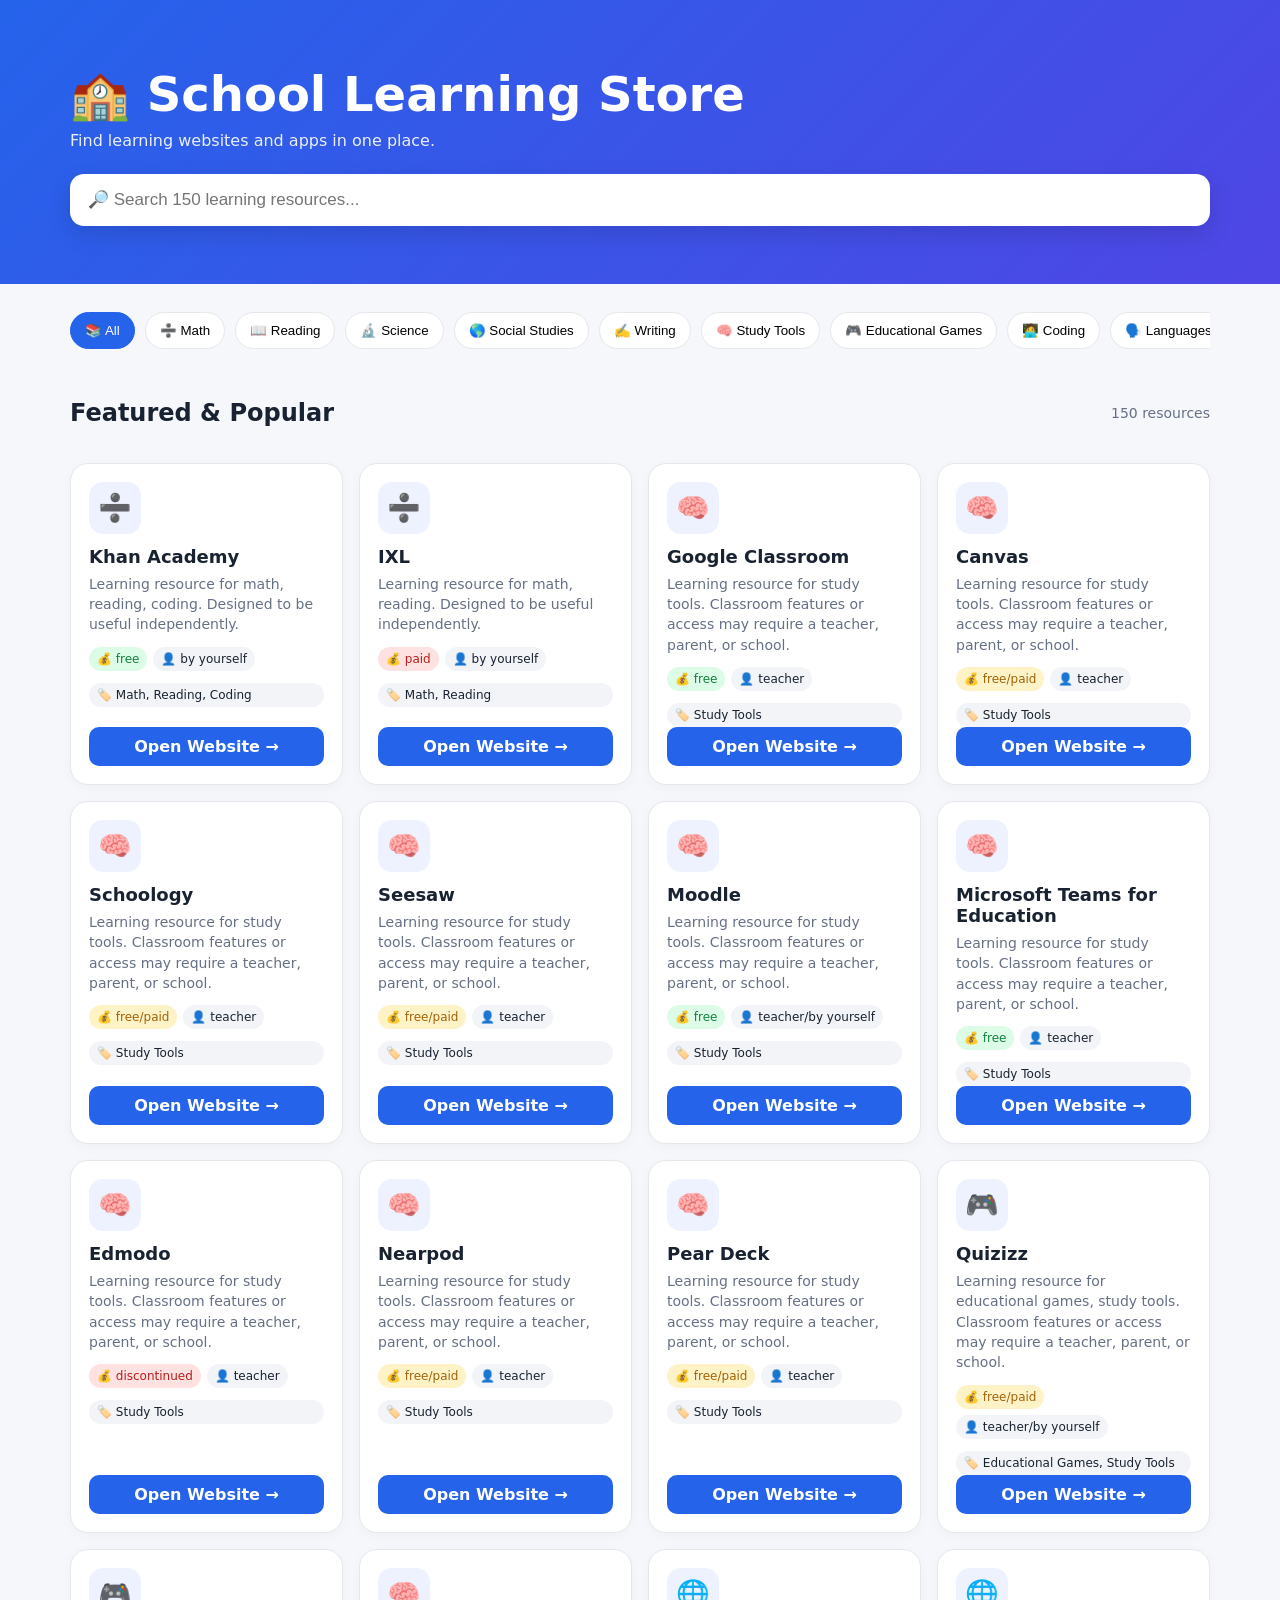
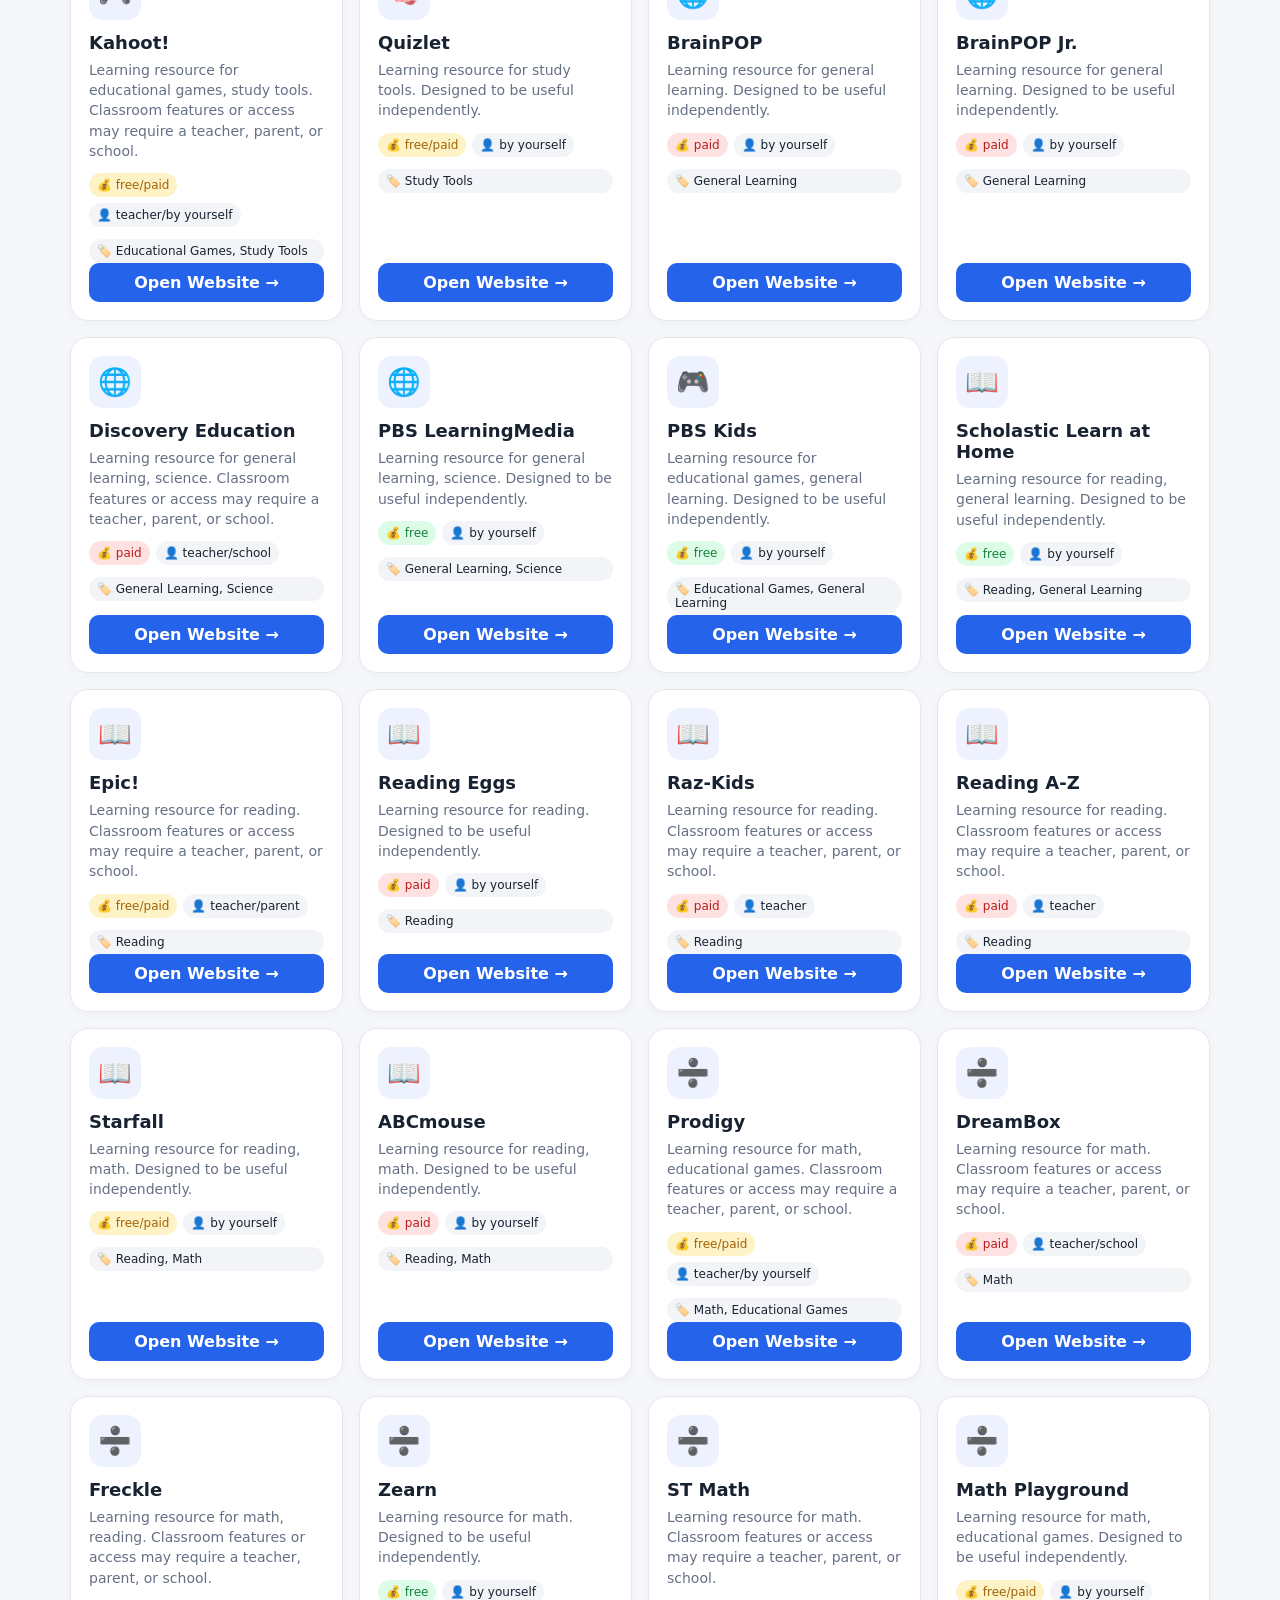
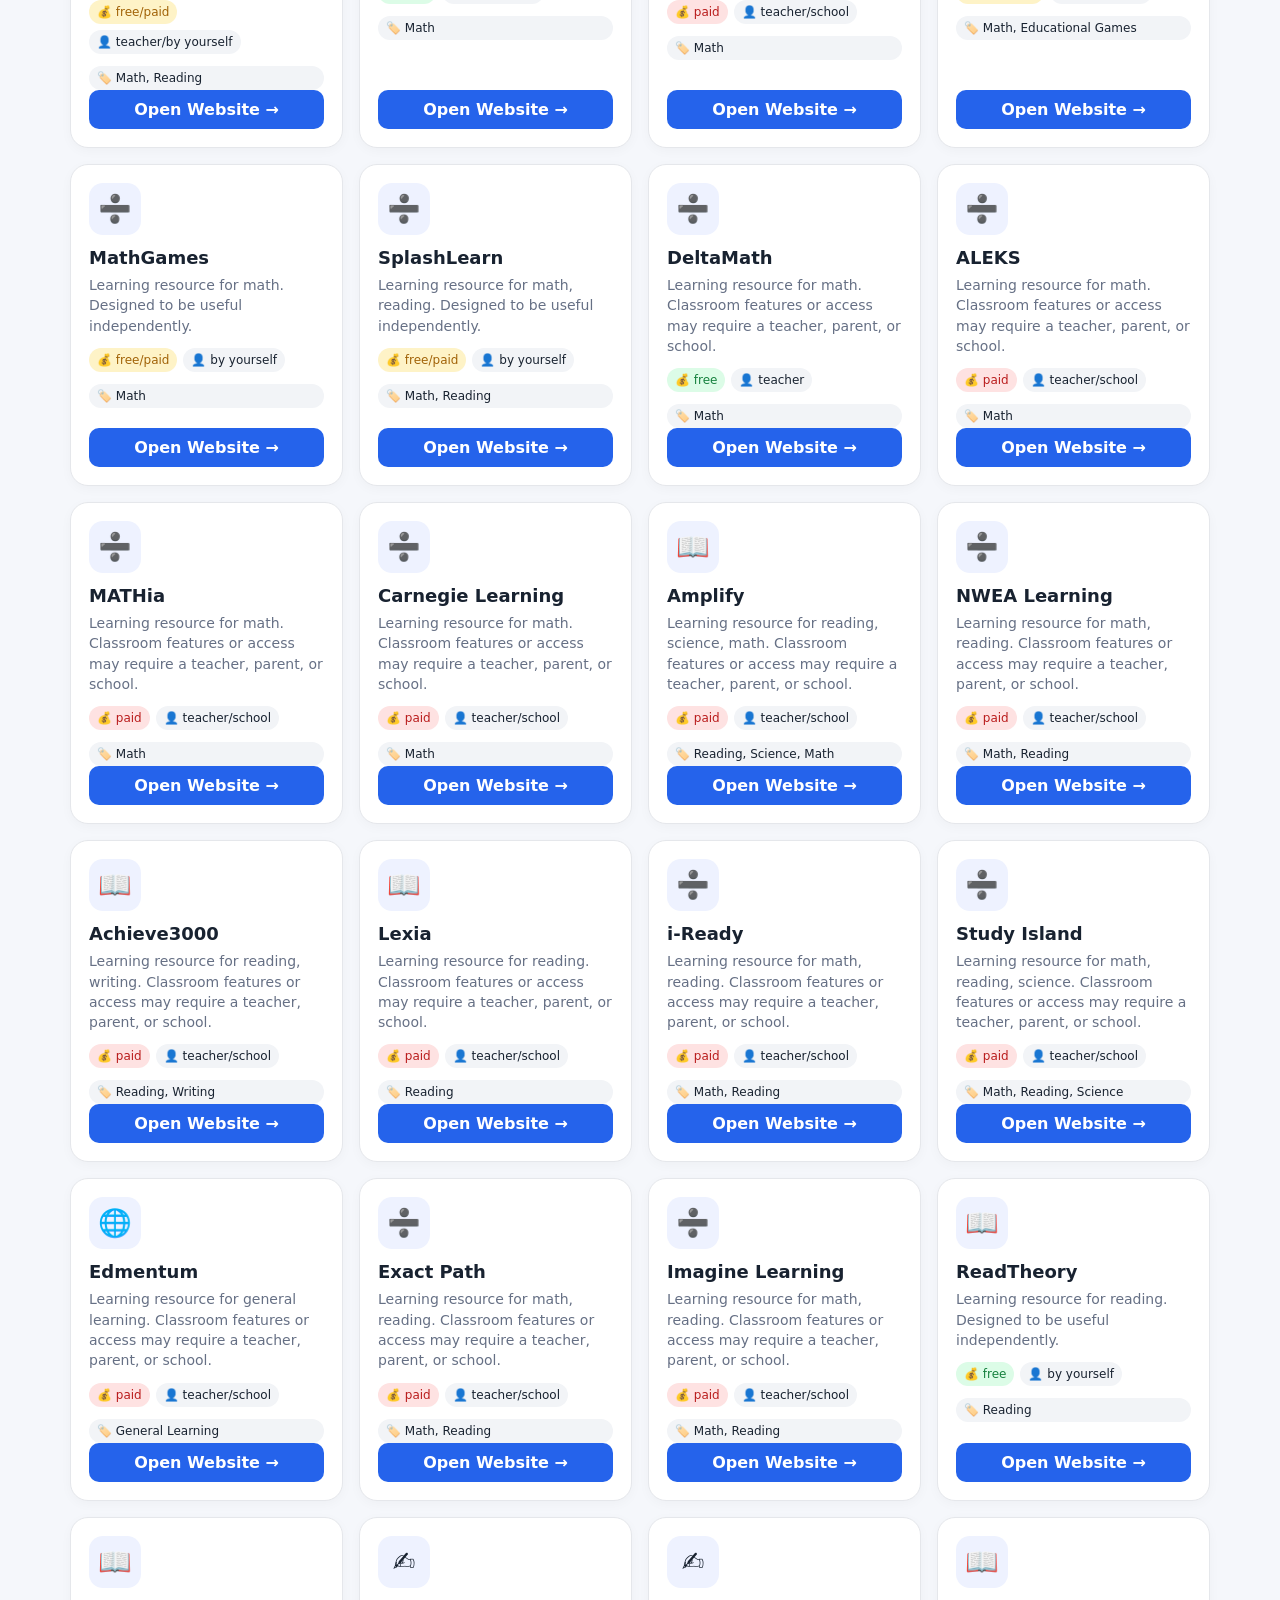
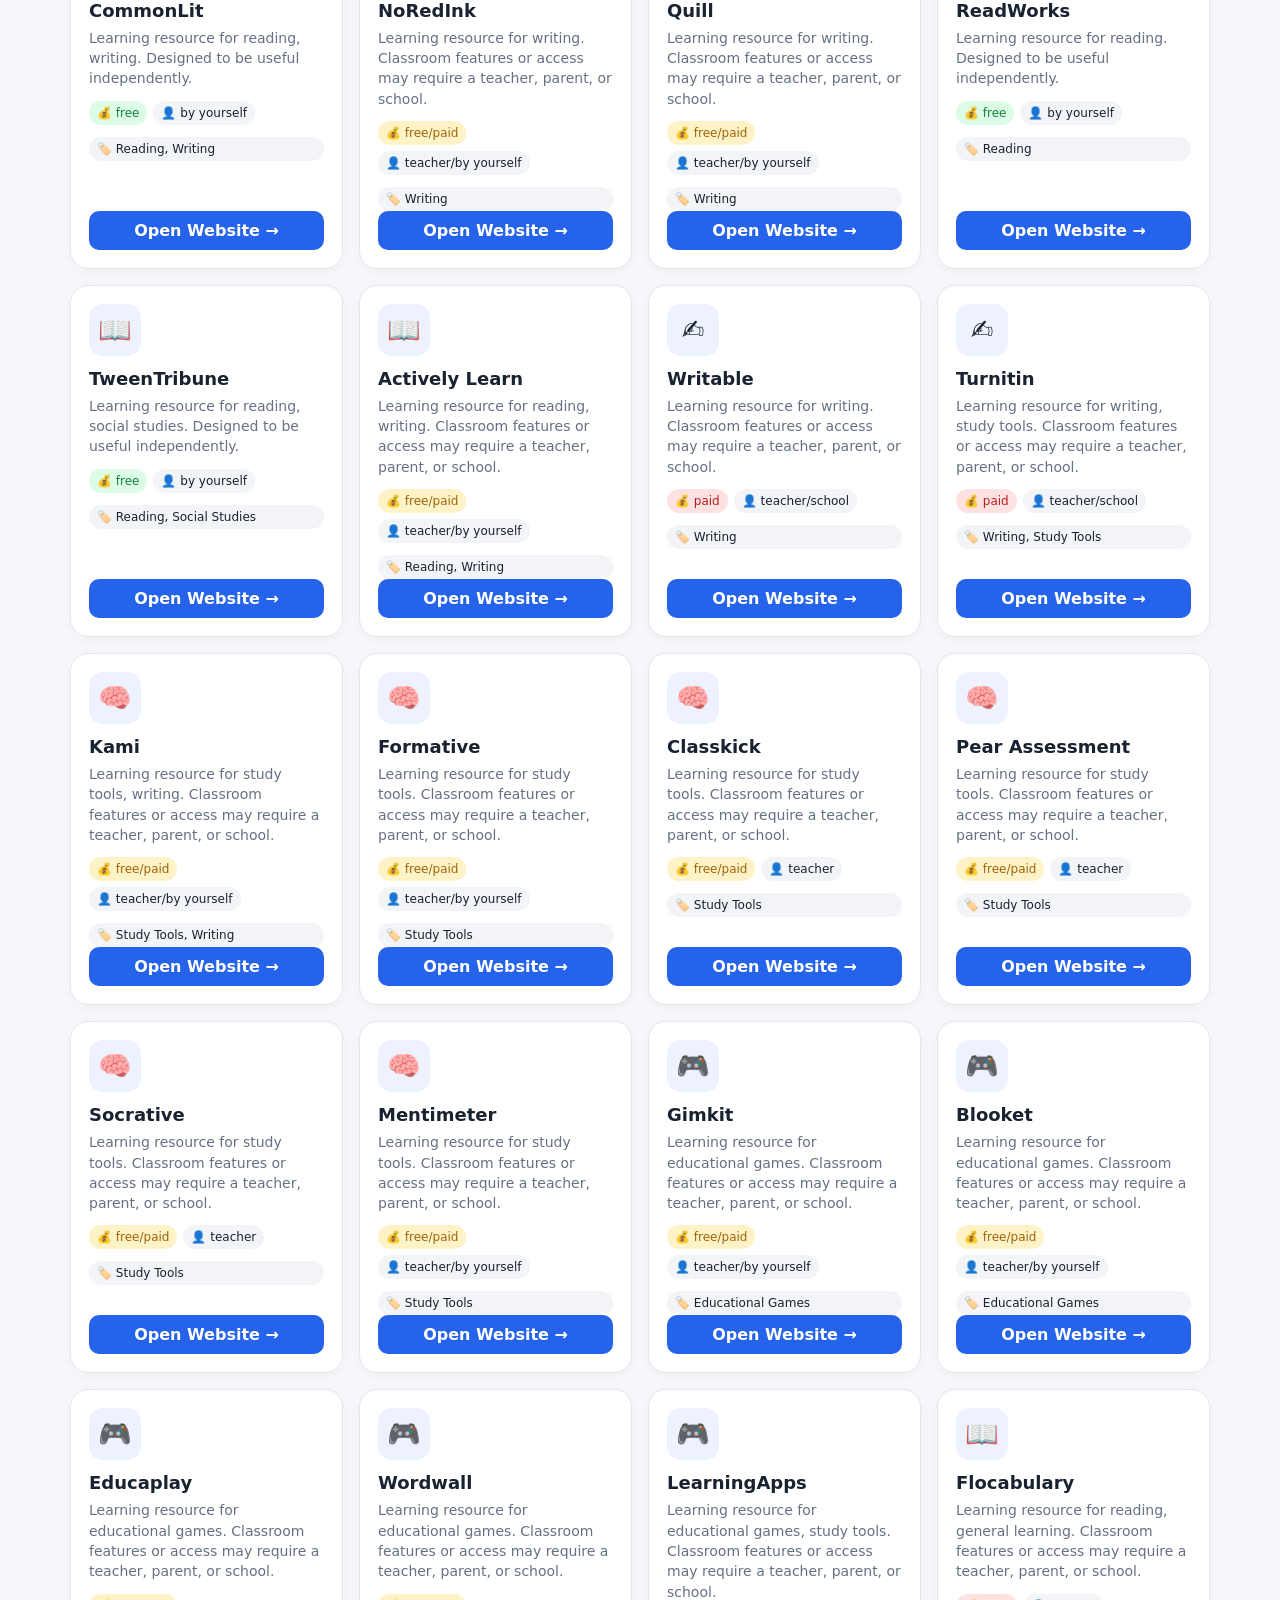
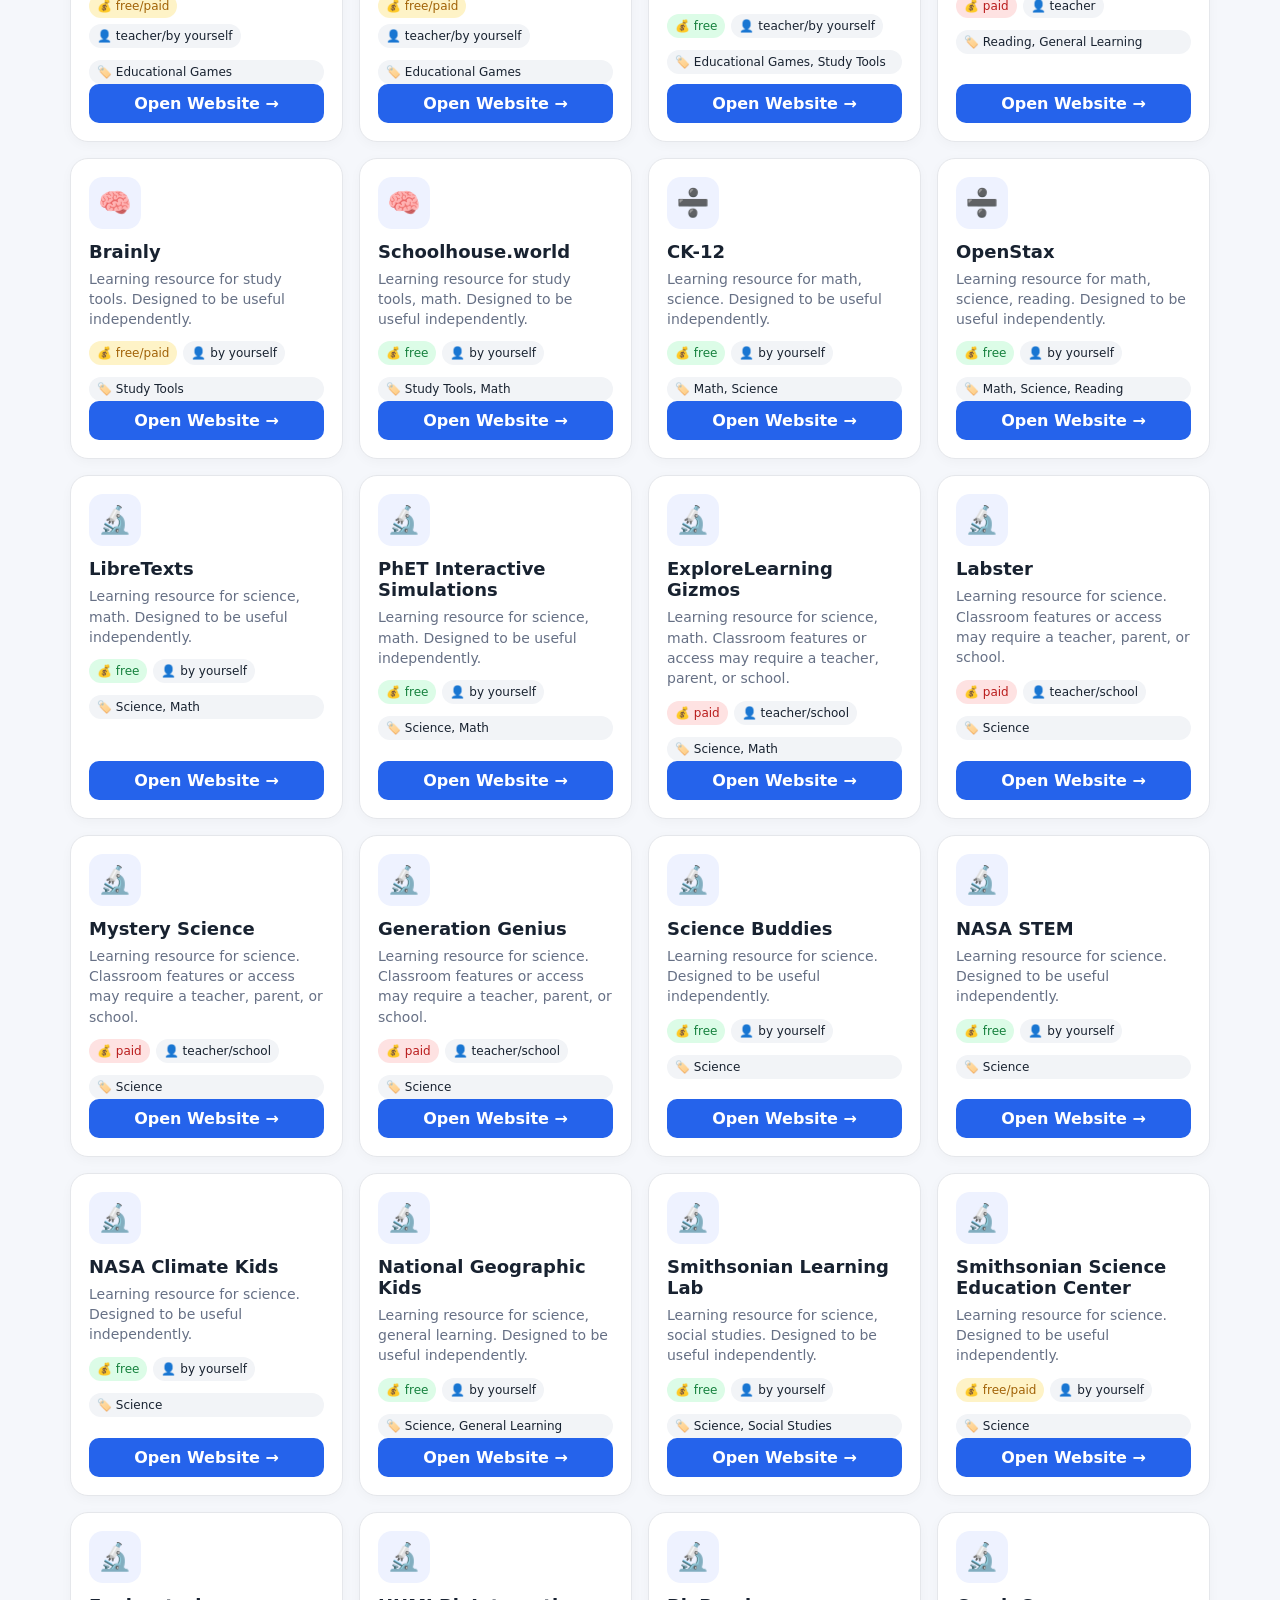
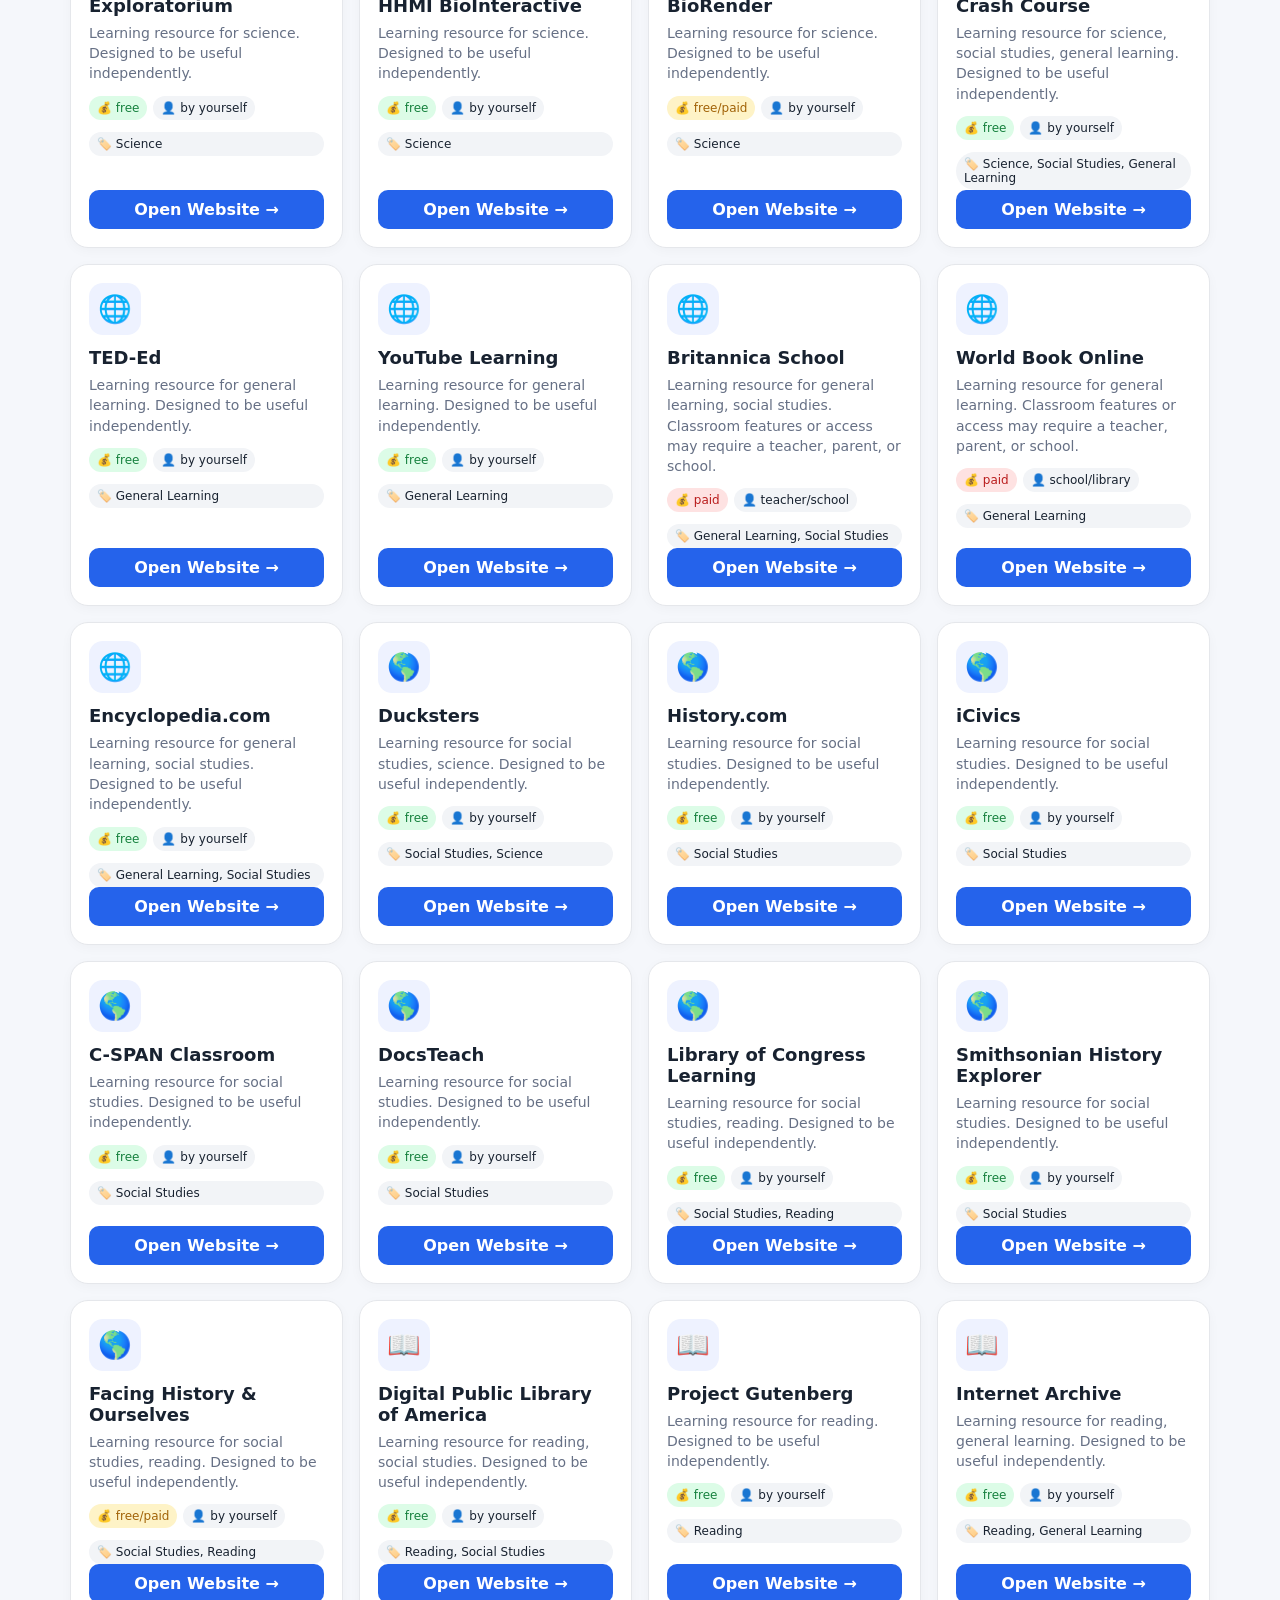
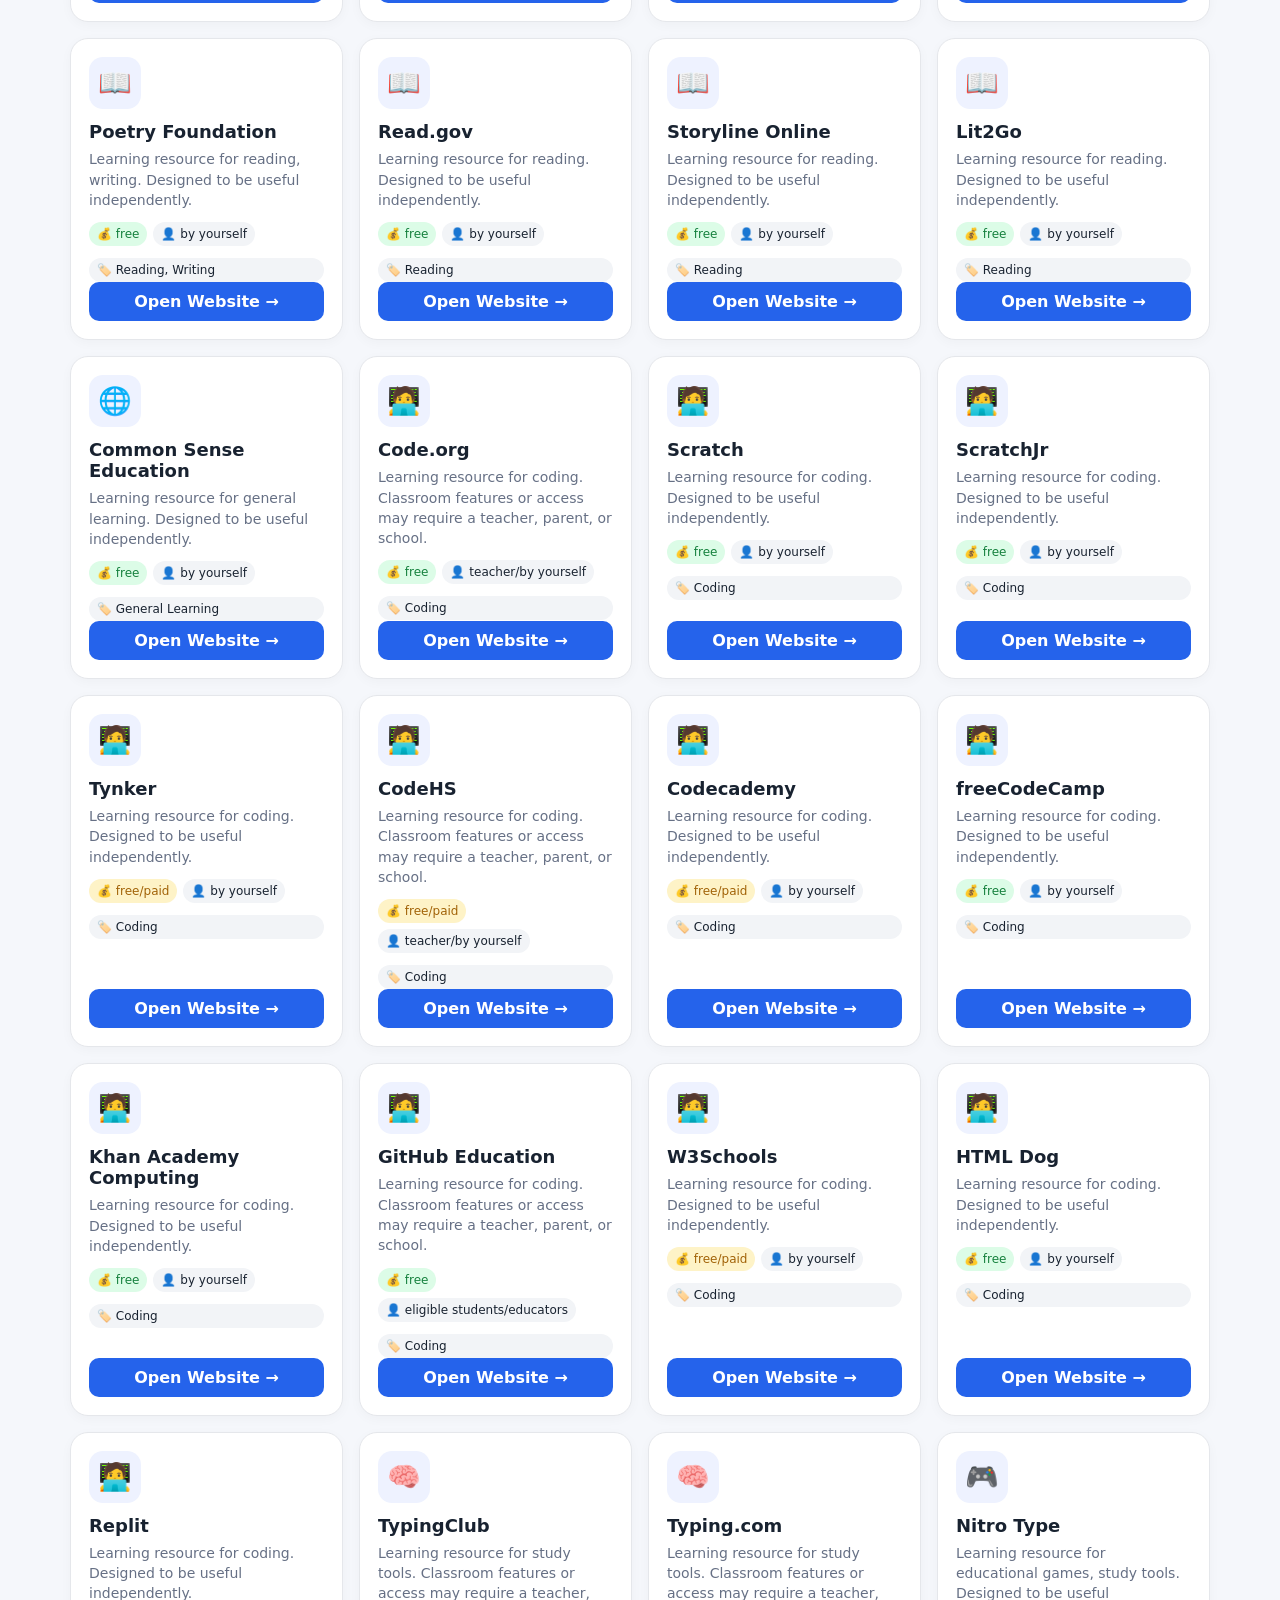
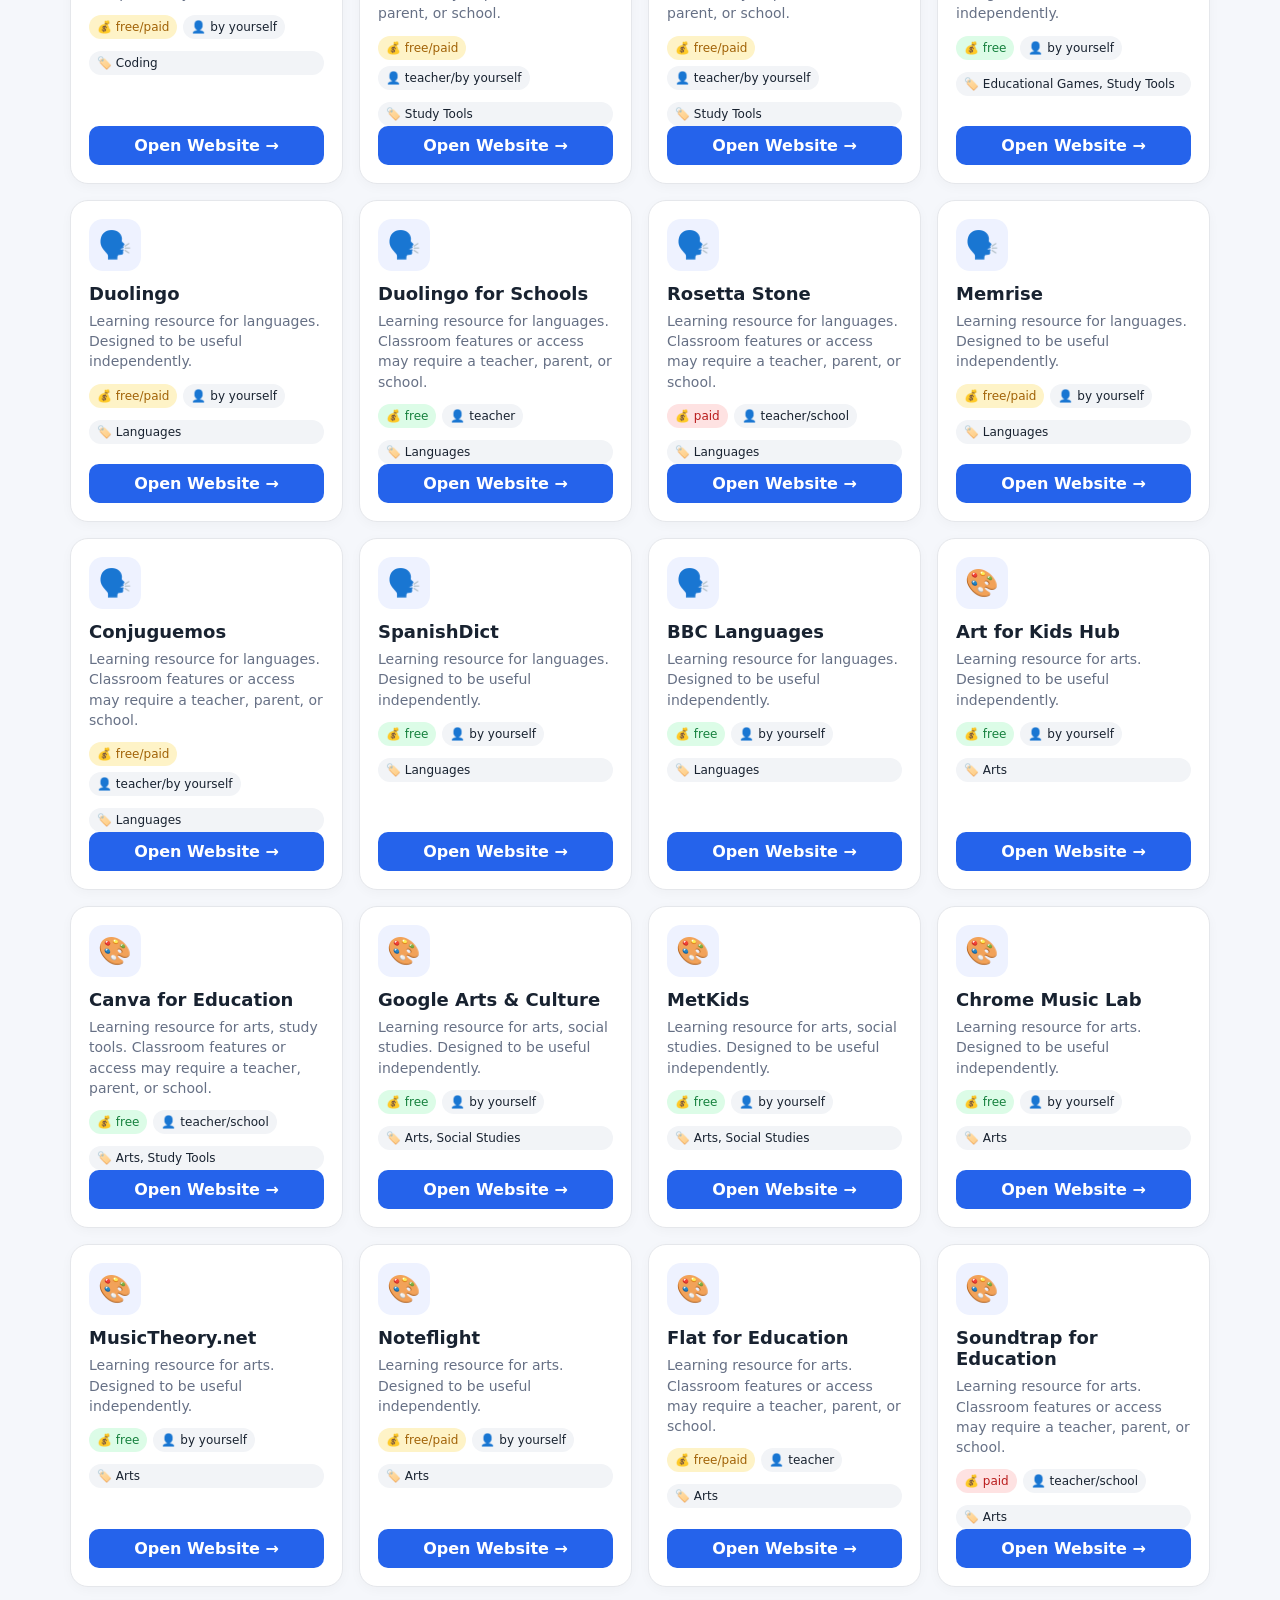
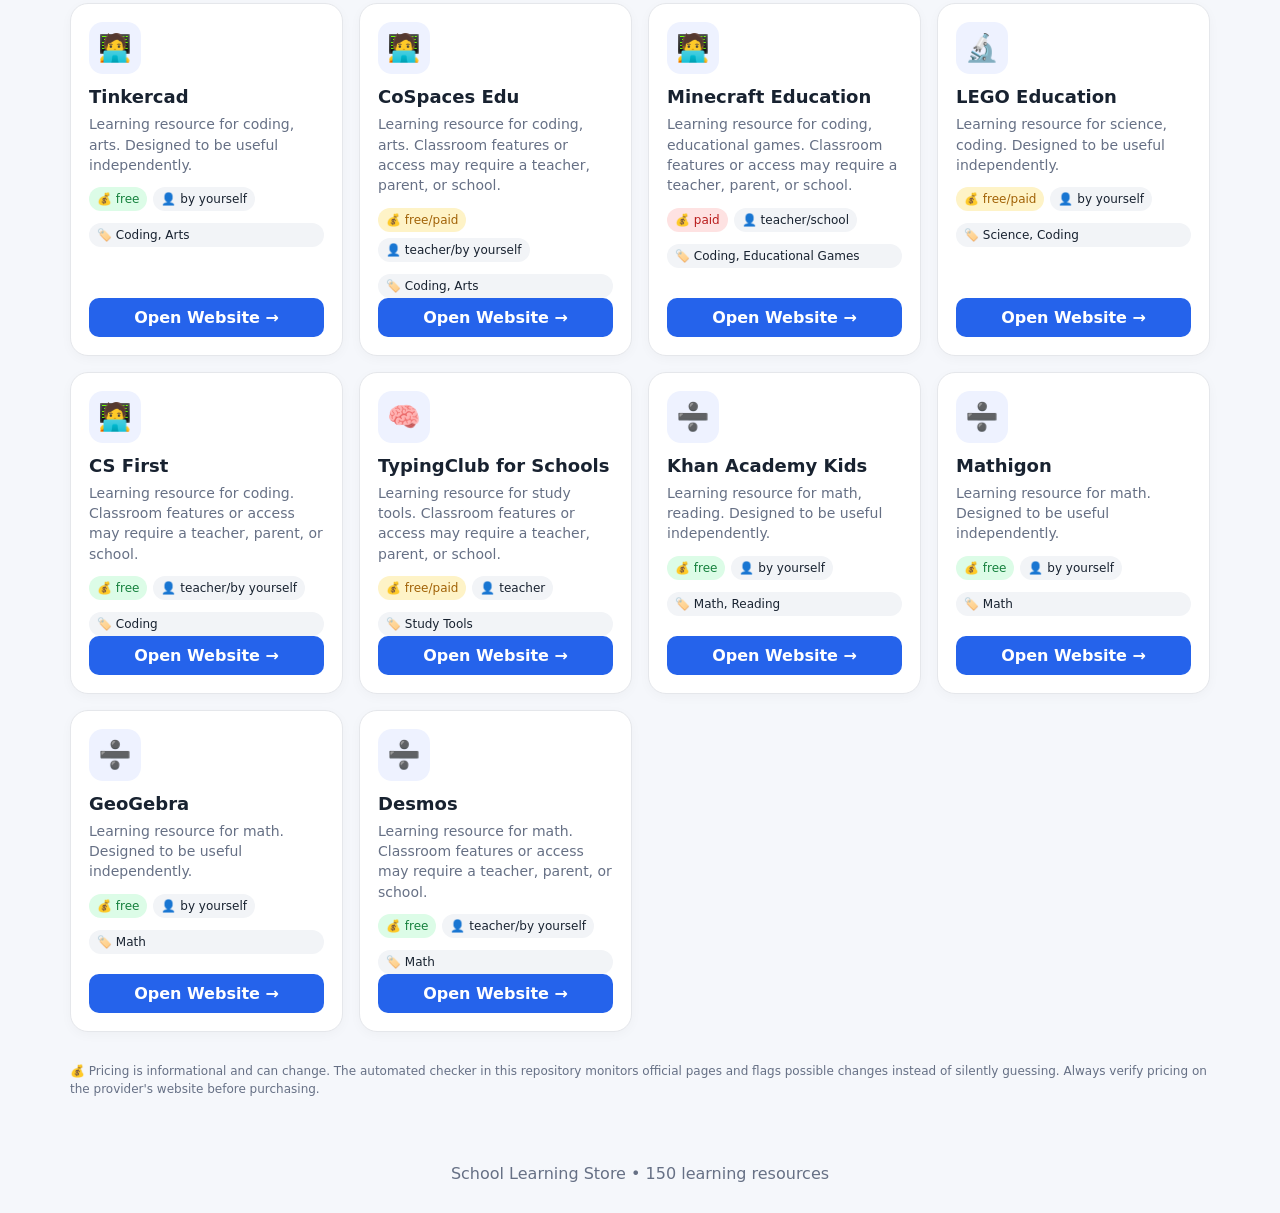
==== index.html @ b7fc1e78 "Build School Learning Store homepage" ====
<!doctype html>
<html lang="en">
<head>
<meta charset="utf-8"><meta name="viewport" content="width=device-width,initial-scale=1">
<title>School Learning Store</title>
<style>
:root{--bg:#f5f7fb;--card:#fff;--text:#182230;--muted:#667085;--accent:#2563eb;--border:#e5e7eb;--green:#15803d;--yellow:#a16207;--red:#b91c1c}*{box-sizing:border-box}body{margin:0;font-family:system-ui,-apple-system,Segoe UI,Roboto,sans-serif;background:var(--bg);color:var(--text)}header{background:linear-gradient(135deg,#2563eb,#4f46e5);color:#fff;padding:42px 20px 34px}header .wrap{max-width:1180px;margin:auto}h1{font-size:clamp(30px,5vw,48px);margin:0 0 8px}.tag{opacity:.9;margin:0 0 24px}.search{width:100%;padding:16px 18px;border:0;border-radius:14px;font-size:17px;box-shadow:0 8px 25px #0002}.wrap{max-width:1180px;margin:auto;padding:24px 20px}.filters{display:flex;gap:10px;overflow:auto;padding:4px 0 20px}.filters button{white-space:nowrap;border:1px solid var(--border);background:var(--card);padding:10px 14px;border-radius:999px;cursor:pointer}.filters button.active{background:var(--accent);color:white;border-color:var(--accent)}.section-title{display:flex;justify-content:space-between;align-items:center;margin:10px 0 16px}.grid{display:grid;grid-template-columns:repeat(auto-fill,minmax(245px,1fr));gap:16px}.card{background:var(--card);border:1px solid var(--border);border-radius:18px;padding:18px;display:flex;flex-direction:column;min-height:270px;box-shadow:0 3px 12px #10182808}.icon{width:52px;height:52px;border-radius:14px;background:#eef2ff;display:grid;place-items:center;font-size:27px;margin-bottom:12px}.card h3{margin:0 0 7px;font-size:18px}.desc{color:var(--muted);font-size:14px;line-height:1.45;min-height:42px}.badges{display:flex;gap:6px;flex-wrap:wrap;margin:12px 0}.badge{font-size:12px;padding:5px 8px;border-radius:999px;background:#f2f4f7}.free{background:#dcfce7;color:var(--green)}.paid{background:#fee2e2;color:var(--red)}.mixed{background:#fef3c7;color:var(--yellow)}.school{background:#e0e7ff;color:#3730a3}.open{margin-top:auto;text-decoration:none;text-align:center;background:var(--accent);color:white;padding:10px;border-radius:10px;font-weight:650}.open:hover{filter:brightness(.93)}.count{color:var(--muted);font-size:14px}.empty{padding:40px;text-align:center;color:var(--muted);grid-column:1/-1}.note{font-size:12px;color:var(--muted);margin-top:30px;line-height:1.5}footer{padding:30px 20px;text-align:center;color:var(--muted)}
</style>
</head>
<body>
<header><div class="wrap"><h1>🏫 School Learning Store</h1><p class="tag">Find learning websites and apps in one place.</p><input id="search" class="search" placeholder="🔎 Search 150 learning resources..." autocomplete="off"></div></header>
<main class="wrap">
<div class="filters" id="filters"></div>
<div class="section-title"><h2 id="title">Featured & Popular</h2><span class="count" id="count"></span></div>
<section class="grid" id="grid"></section>
<p class="note">💰 Pricing is informational and can change. The automated checker in this repository monitors official pages and flags possible changes instead of silently guessing. Always verify pricing on the provider's website before purchasing.</p>
</main><footer>School Learning Store • 150 learning resources</footer>
<script>
const apps=[
['Khan Academy','free','by yourself','Math, Reading, Coding','https://www.khanacademy.org/'],['IXL','paid','by yourself','Math, Reading','https://www.ixl.com/'],['Google Classroom','free','teacher','Study Tools','https://classroom.google.com/'],['Canvas','free/paid','teacher','Study Tools','https://www.instructure.com/canvas'],['Schoology','free/paid','teacher','Study Tools','https://www.schoology.com/'],['Seesaw','free/paid','teacher','Study Tools','https://web.seesaw.me/'],['Moodle','free','teacher/by yourself','Study Tools','https://moodle.org/'],['Microsoft Teams for Education','free','teacher','Study Tools','https://www.microsoft.com/education/products/teams'],['Edmodo','discontinued','teacher','Study Tools','https://www.edmodo.com/'],['Nearpod','free/paid','teacher','Study Tools','https://nearpod.com/'],['Pear Deck','free/paid','teacher','Study Tools','https://www.peardeck.com/'],['Quizizz','free/paid','teacher/by yourself','Educational Games, Study Tools','https://quizizz.com/'],['Kahoot!','free/paid','teacher/by yourself','Educational Games, Study Tools','https://kahoot.com/'],['Quizlet','free/paid','by yourself','Study Tools','https://quizlet.com/'],['BrainPOP','paid','by yourself','General Learning','https://www.brainpop.com/'],['BrainPOP Jr.','paid','by yourself','General Learning','https://jr.brainpop.com/'],['Discovery Education','paid','teacher/school','General Learning, Science','https://www.discoveryeducation.com/'],['PBS LearningMedia','free','by yourself','General Learning, Science','https://www.pbslearningmedia.org/'],['PBS Kids','free','by yourself','Educational Games, General Learning','https://pbskids.org/'],['Scholastic Learn at Home','free','by yourself','Reading, General Learning','https://www.scholastic.com/'],['Epic!','free/paid','teacher/parent','Reading','https://www.getepic.com/'],['Reading Eggs','paid','by yourself','Reading','https://readingeggs.com/'],['Raz-Kids','paid','teacher','Reading','https://www.raz-kids.com/'],['Reading A-Z','paid','teacher','Reading','https://www.readinga-z.com/'],['Starfall','free/paid','by yourself','Reading, Math','https://www.starfall.com/'],['ABCmouse','paid','by yourself','Reading, Math','https://www.abcmouse.com/'],['Prodigy','free/paid','teacher/by yourself','Math, Educational Games','https://www.prodigygame.com/'],['DreamBox','paid','teacher/school','Math','https://www.dreambox.com/'],['Freckle','free/paid','teacher/by yourself','Math, Reading','https://www.freckle.com/'],['Zearn','free','by yourself','Math','https://www.zearn.org/'],['ST Math','paid','teacher/school','Math','https://www.stmath.com/'],['Math Playground','free/paid','by yourself','Math, Educational Games','https://www.mathplayground.com/'],['MathGames','free/paid','by yourself','Math','https://www.mathgames.com/'],['SplashLearn','free/paid','by yourself','Math, Reading','https://www.splashlearn.com/'],['DeltaMath','free','teacher','Math','https://www.deltamath.com/'],['ALEKS','paid','teacher/school','Math','https://www.aleks.com/'],['MATHia','paid','teacher/school','Math','https://www.carnegielearning.com/solutions/math/middle-school/mathia/'],['Carnegie Learning','paid','teacher/school','Math','https://www.carnegielearning.com/'],['Amplify','paid','teacher/school','Reading, Science, Math','https://amplify.com/'],['NWEA Learning','paid','teacher/school','Math, Reading','https://www.nwea.org/'],['Achieve3000','paid','teacher/school','Reading, Writing','https://www.achieve3000.com/'],['Lexia','paid','teacher/school','Reading','https://www.lexialearning.com/'],['i-Ready','paid','teacher/school','Math, Reading','https://www.curriculumassociates.com/programs/i-ready'],['Study Island','paid','teacher/school','Math, Reading, Science','https://www.studyisland.com/'],['Edmentum','paid','teacher/school','General Learning','https://www.edmentum.com/'],['Exact Path','paid','teacher/school','Math, Reading','https://www.edmentum.com/products/exact-path/'],['Imagine Learning','paid','teacher/school','Math, Reading','https://www.imaginelearning.com/'],['ReadTheory','free','by yourself','Reading','https://readtheory.org/'],['CommonLit','free','by yourself','Reading, Writing','https://www.commonlit.org/'],['NoRedInk','free/paid','teacher/by yourself','Writing','https://www.noredink.com/'],['Quill','free/paid','teacher/by yourself','Writing','https://www.quill.org/'],['ReadWorks','free','by yourself','Reading','https://www.readworks.org/'],['TweenTribune','free','by yourself','Reading, Social Studies','https://www.tweentribune.com/'],['Actively Learn','free/paid','teacher/by yourself','Reading, Writing','https://www.activelylearn.com/'],['Writable','paid','teacher/school','Writing','https://www.writable.com/'],['Turnitin','paid','teacher/school','Writing, Study Tools','https://www.turnitin.com/'],['Kami','free/paid','teacher/by yourself','Study Tools, Writing','https://www.kamiapp.com/'],['Formative','free/paid','teacher/by yourself','Study Tools','https://www.formative.com/'],['Classkick','free/paid','teacher','Study Tools','https://classkick.com/'],['Pear Assessment','free/paid','teacher','Study Tools','https://www.peardeck.com/pear-assessment/'],['Socrative','free/paid','teacher','Study Tools','https://www.socrative.com/'],['Mentimeter','free/paid','teacher/by yourself','Study Tools','https://www.mentimeter.com/'],['Gimkit','free/paid','teacher/by yourself','Educational Games','https://www.gimkit.com/'],['Blooket','free/paid','teacher/by yourself','Educational Games','https://www.blooket.com/'],['Educaplay','free/paid','teacher/by yourself','Educational Games','https://www.educaplay.com/'],['Wordwall','free/paid','teacher/by yourself','Educational Games','https://wordwall.net/'],['LearningApps','free','teacher/by yourself','Educational Games, Study Tools','https://learningapps.org/'],['Flocabulary','paid','teacher','Reading, General Learning','https://www.flocabulary.com/'],['Brainly','free/paid','by yourself','Study Tools','https://brainly.com/'],['Schoolhouse.world','free','by yourself','Study Tools, Math','https://schoolhouse.world/'],['CK-12','free','by yourself','Math, Science','https://www.ck12.org/'],['OpenStax','free','by yourself','Math, Science, Reading','https://openstax.org/'],['LibreTexts','free','by yourself','Science, Math','https://libretexts.org/'],['PhET Interactive Simulations','free','by yourself','Science, Math','https://phet.colorado.edu/'],['ExploreLearning Gizmos','paid','teacher/school','Science, Math','https://www.explorelearning.com/'],['Labster','paid','teacher/school','Science','https://www.labster.com/'],['Mystery Science','paid','teacher/school','Science','https://mysteryscience.com/'],['Generation Genius','paid','teacher/school','Science','https://www.generationgenius.com/'],['Science Buddies','free','by yourself','Science','https://www.sciencebuddies.org/'],['NASA STEM','free','by yourself','Science','https://www.nasa.gov/stem/'],['NASA Climate Kids','free','by yourself','Science','https://climatekids.nasa.gov/'],['National Geographic Kids','free','by yourself','Science, General Learning','https://kids.nationalgeographic.com/'],['Smithsonian Learning Lab','free','by yourself','Science, Social Studies','https://learninglab.si.edu/'],['Smithsonian Science Education Center','free/paid','by yourself','Science','https://ssec.si.edu/'],['Exploratorium','free','by yourself','Science','https://www.exploratorium.edu/'],['HHMI BioInteractive','free','by yourself','Science','https://www.biointeractive.org/'],['BioRender','free/paid','by yourself','Science','https://www.biorender.com/'],['Crash Course','free','by yourself','Science, Social Studies, General Learning','https://thecrashcourse.com/'],['TED-Ed','free','by yourself','General Learning','https://ed.ted.com/'],['YouTube Learning','free','by yourself','General Learning','https://www.youtube.com/learning'],['Britannica School','paid','teacher/school','General Learning, Social Studies','https://school.eb.com/'],['World Book Online','paid','school/library','General Learning','https://www.worldbookonline.com/'],['Encyclopedia.com','free','by yourself','General Learning, Social Studies','https://www.encyclopedia.com/'],['Ducksters','free','by yourself','Social Studies, Science','https://www.ducksters.com/'],['History.com','free','by yourself','Social Studies','https://www.history.com/'],['iCivics','free','by yourself','Social Studies','https://ed.icivics.org/'],['C-SPAN Classroom','free','by yourself','Social Studies','https://www.c-span.org/classroom/'],['DocsTeach','free','by yourself','Social Studies','https://www.docsteach.org/'],['Library of Congress Learning','free','by yourself','Social Studies, Reading','https://www.loc.gov/education/'],['Smithsonian History Explorer','free','by yourself','Social Studies','https://historyexplorer.si.edu/'],['Facing History & Ourselves','free/paid','by yourself','Social Studies, Reading','https://www.facinghistory.org/'],['Digital Public Library of America','free','by yourself','Reading, Social Studies','https://dp.la/'],['Project Gutenberg','free','by yourself','Reading','https://www.gutenberg.org/'],['Internet Archive','free','by yourself','Reading, General Learning','https://archive.org/'],['Poetry Foundation','free','by yourself','Reading, Writing','https://www.poetryfoundation.org/'],['Read.gov','free','by yourself','Reading','https://www.read.gov/'],['Storyline Online','free','by yourself','Reading','https://storylineonline.net/'],['Lit2Go','free','by yourself','Reading','https://etc.usf.edu/lit2go/'],['Common Sense Education','free','by yourself','General Learning','https://www.commonsense.org/education/'],['Code.org','free','teacher/by yourself','Coding','https://code.org/'],['Scratch','free','by yourself','Coding','https://scratch.mit.edu/'],['ScratchJr','free','by yourself','Coding','https://www.scratchjr.org/'],['Tynker','free/paid','by yourself','Coding','https://www.tynker.com/'],['CodeHS','free/paid','teacher/by yourself','Coding','https://codehs.com/'],['Codecademy','free/paid','by yourself','Coding','https://www.codecademy.com/'],['freeCodeCamp','free','by yourself','Coding','https://www.freecodecamp.org/'],['Khan Academy Computing','free','by yourself','Coding','https://www.khanacademy.org/computing'],['GitHub Education','free','eligible students/educators','Coding','https://education.github.com/'],['W3Schools','free/paid','by yourself','Coding','https://www.w3schools.com/'],['HTML Dog','free','by yourself','Coding','https://htmldog.com/'],['Replit','free/paid','by yourself','Coding','https://replit.com/'],['TypingClub','free/paid','teacher/by yourself','Study Tools','https://www.typingclub.com/'],['Typing.com','free/paid','teacher/by yourself','Study Tools','https://www.typing.com/'],['Nitro Type','free','by yourself','Educational Games, Study Tools','https://www.nitrotype.com/'],['Duolingo','free/paid','by yourself','Languages','https://www.duolingo.com/'],['Duolingo for Schools','free','teacher','Languages','https://schools.duolingo.com/'],['Rosetta Stone','paid','teacher/school','Languages','https://www.rosettastone.com/'],['Memrise','free/paid','by yourself','Languages','https://www.memrise.com/'],['Conjuguemos','free/paid','teacher/by yourself','Languages','https://conjuguemos.com/'],['SpanishDict','free','by yourself','Languages','https://www.spanishdict.com/'],['BBC Languages','free','by yourself','Languages','https://www.bbc.co.uk/languages/'],['Art for Kids Hub','free','by yourself','Arts','https://www.artforkidshub.com/'],['Canva for Education','free','teacher/school','Arts, Study Tools','https://www.canva.com/education/'],['Google Arts & Culture','free','by yourself','Arts, Social Studies','https://artsandculture.google.com/'],['MetKids','free','by yourself','Arts, Social Studies','https://www.metmuseum.org/art/online-features/metkids/'],['Chrome Music Lab','free','by yourself','Arts','https://musiclab.chromeexperiments.com/'],['MusicTheory.net','free','by yourself','Arts','https://www.musictheory.net/'],['Noteflight','free/paid','by yourself','Arts','https://www.noteflight.com/'],['Flat for Education','free/paid','teacher','Arts','https://flat.io/edu'],['Soundtrap for Education','paid','teacher/school','Arts','https://www.soundtrap.com/edu/'],['Tinkercad','free','by yourself','Coding, Arts','https://www.tinkercad.com/'],['CoSpaces Edu','free/paid','teacher/by yourself','Coding, Arts','https://www.cospaces.io/edu'],['Minecraft Education','paid','teacher/school','Coding, Educational Games','https://education.minecraft.net/'],['LEGO Education','free/paid','by yourself','Science, Coding','https://education.lego.com/'],['CS First','free','teacher/by yourself','Coding','https://csfirst.withgoogle.com/'],['TypingClub for Schools','free/paid','teacher','Study Tools','https://www.typingclub.com/schools/'],['Khan Academy Kids','free','by yourself','Math, Reading','https://learn.khanacademy.org/khan-academy-kids/'],['Mathigon','free','by yourself','Math','https://mathigon.org/'],['GeoGebra','free','by yourself','Math','https://www.geogebra.org/'],['Desmos','free','teacher/by yourself','Math','https://www.desmos.com/']
];
const icons={Math:'➗',Reading:'📖',Science:'🔬','Social Studies':'🌎',Writing:'✍️','Study Tools':'🧠','Educational Games':'🎮',Coding:'🧑‍💻',Languages:'🗣️',Arts:'🎨','General Learning':'🌐'};
const categories=['All','Math','Reading','Science','Social Studies','Writing','Study Tools','Educational Games','Coding','Languages','Arts','General Learning'];let active='All';
const grid=document.querySelector('#grid'),search=document.querySelector('#search'),filters=document.querySelector('#filters'),count=document.querySelector('#count'),title=document.querySelector('#title');
filters.innerHTML=categories.map(c=>`<button class="${c===active?'active':''}" data-cat="${c}">${icons[c]||'📚'} ${c}</button>`).join('');
filters.onclick=e=>{if(!e.target.dataset.cat)return;active=e.target.dataset.cat;document.querySelectorAll('.filters button').forEach(b=>b.classList.toggle('active',b.dataset.cat===active));render()};
function priceClass(p){return p==='free'?'free':p==='paid'||p==='discontinued'?'paid':p.includes('school')?'school':'mixed'}
function render(){const q=search.value.toLowerCase().trim();let list=apps.filter(a=>(active==='All'||a[3].split(', ').includes(active))&&(!q||a[0].toLowerCase().includes(q)||a[3].toLowerCase().includes(q)||a[1].toLowerCase().includes(q)||a[2].toLowerCase().includes(q)));count.textContent=`${list.length} resource${list.length===1?'':'s'}`;title.textContent=q||active!=='All'?'Search results':'Featured & Popular';grid.innerHTML=list.map((a,i)=>{let cat=a[3].split(',')[0];let p=a[1];return `<article class="card"><div class="icon">${icons[cat]||'📚'}</div><h3>${a[0]}</h3><div class="desc">Learning resource for ${a[3].toLowerCase()}. ${a[2]==='by yourself'?'Designed to be useful independently.':'Classroom features or access may require a teacher, parent, or school.'}</div><div class="badges"><span class="badge ${priceClass(p)}">💰 ${p}</span><span class="badge">👤 ${a[2]}</span></div><span class="badge">🏷️ ${a[3]}</span><a class="open" href="${a[4]}" target="_blank" rel="noopener noreferrer">Open Website →</a></article>`}).join('')||'<div class="empty">No learning resources matched your search.</div>'}
search.addEventListener('input',render);render();
</script></body></html>
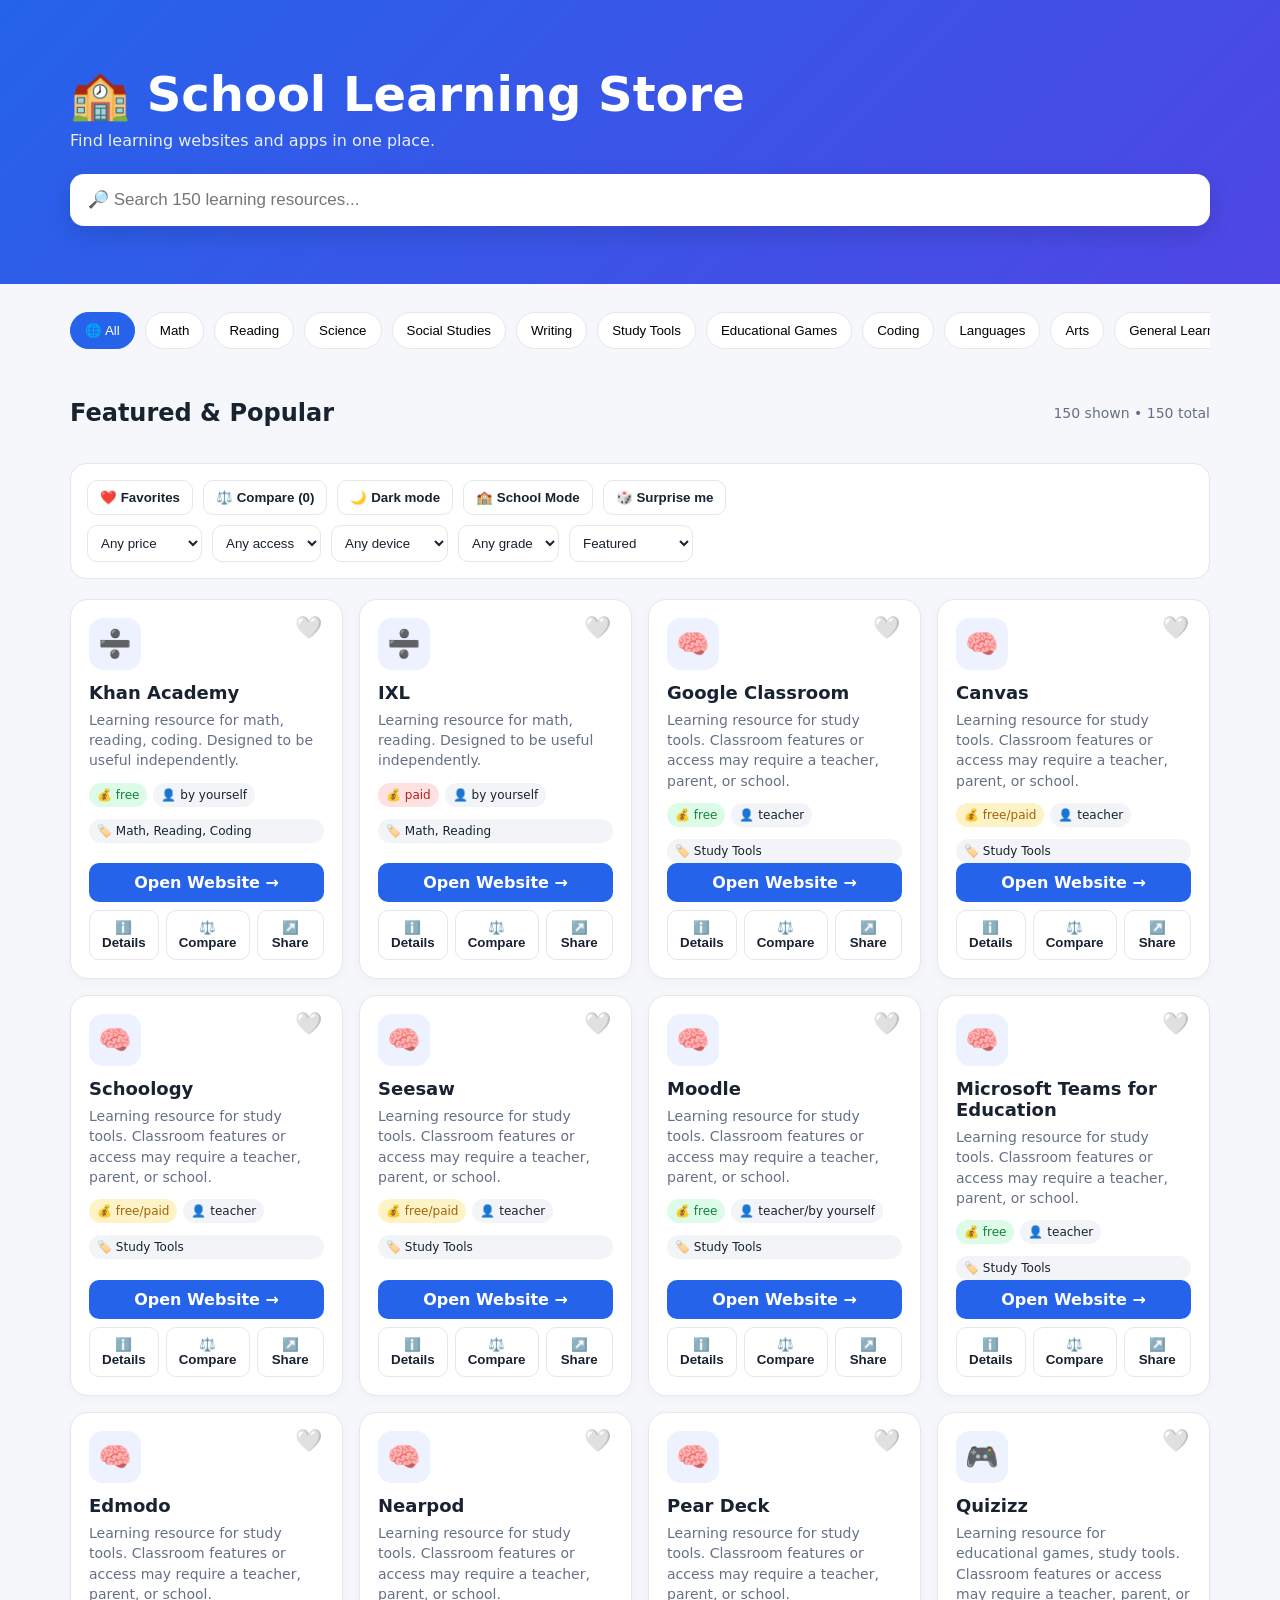
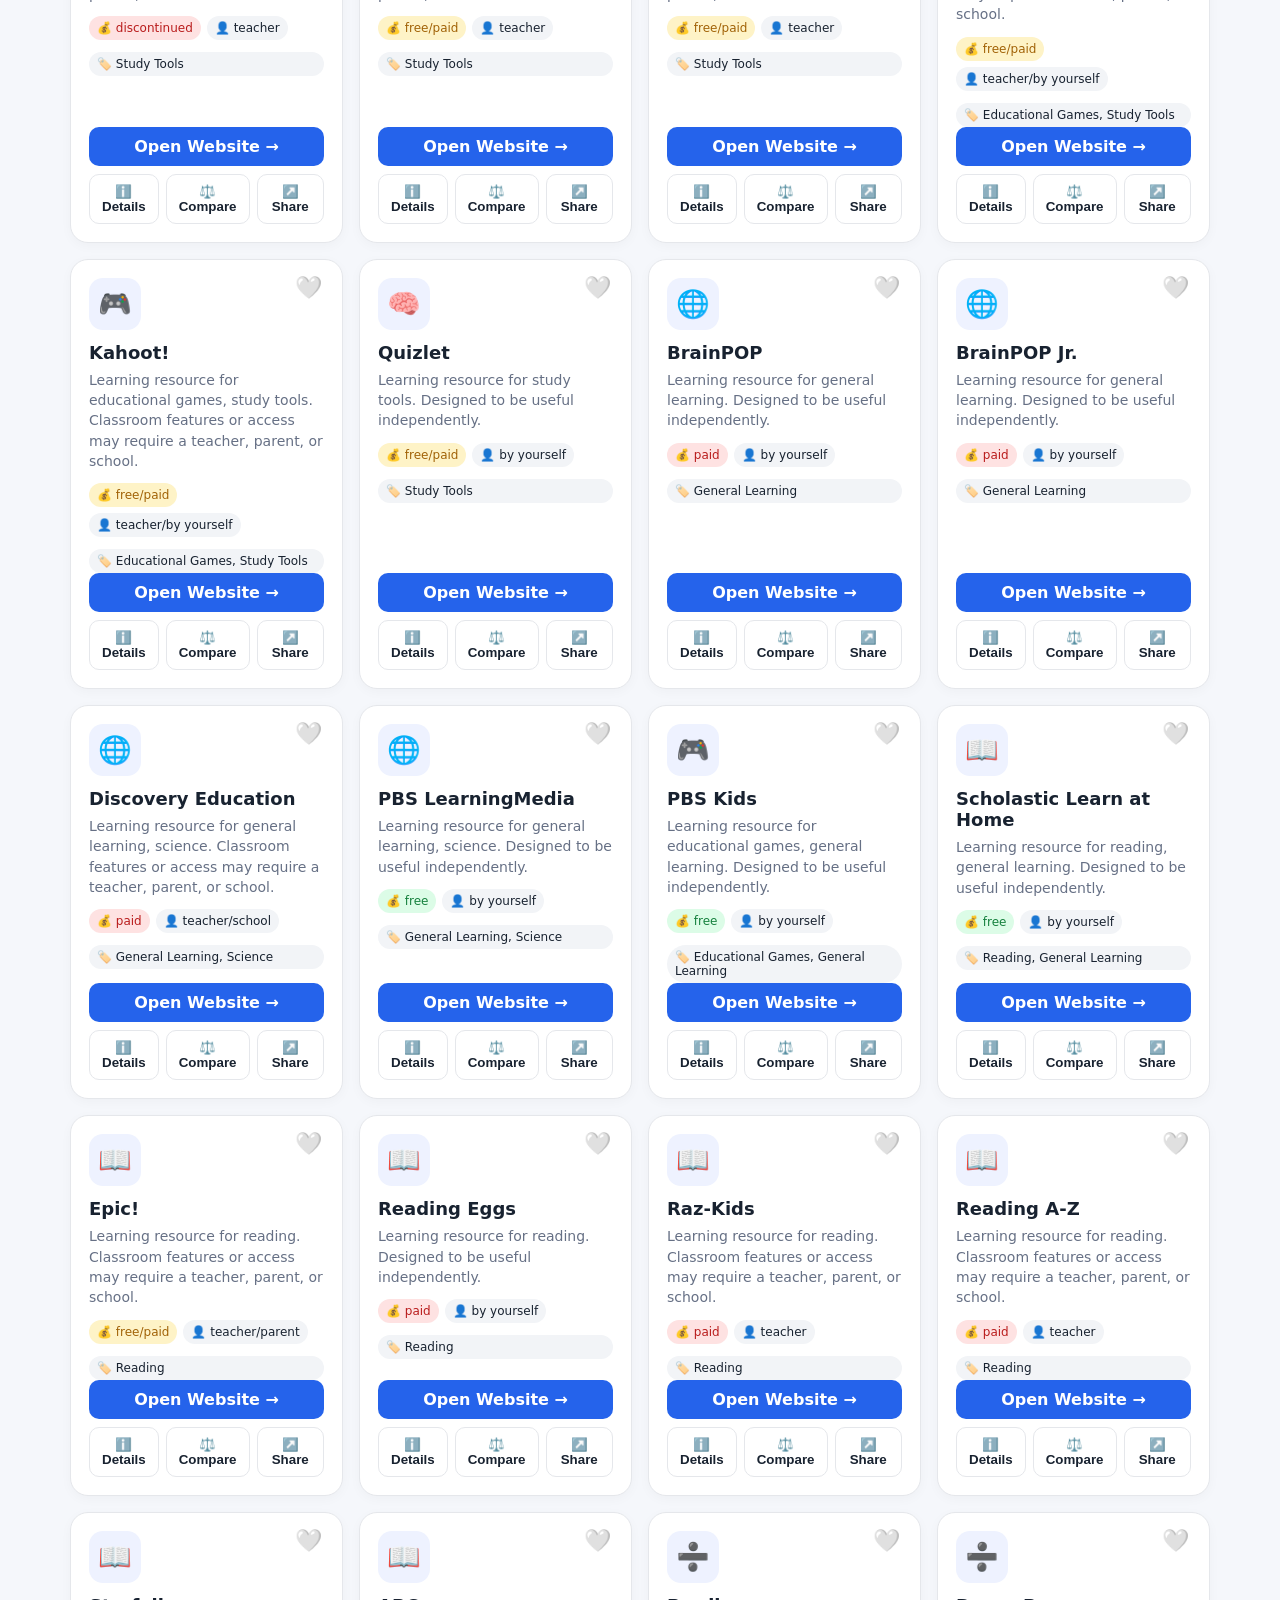
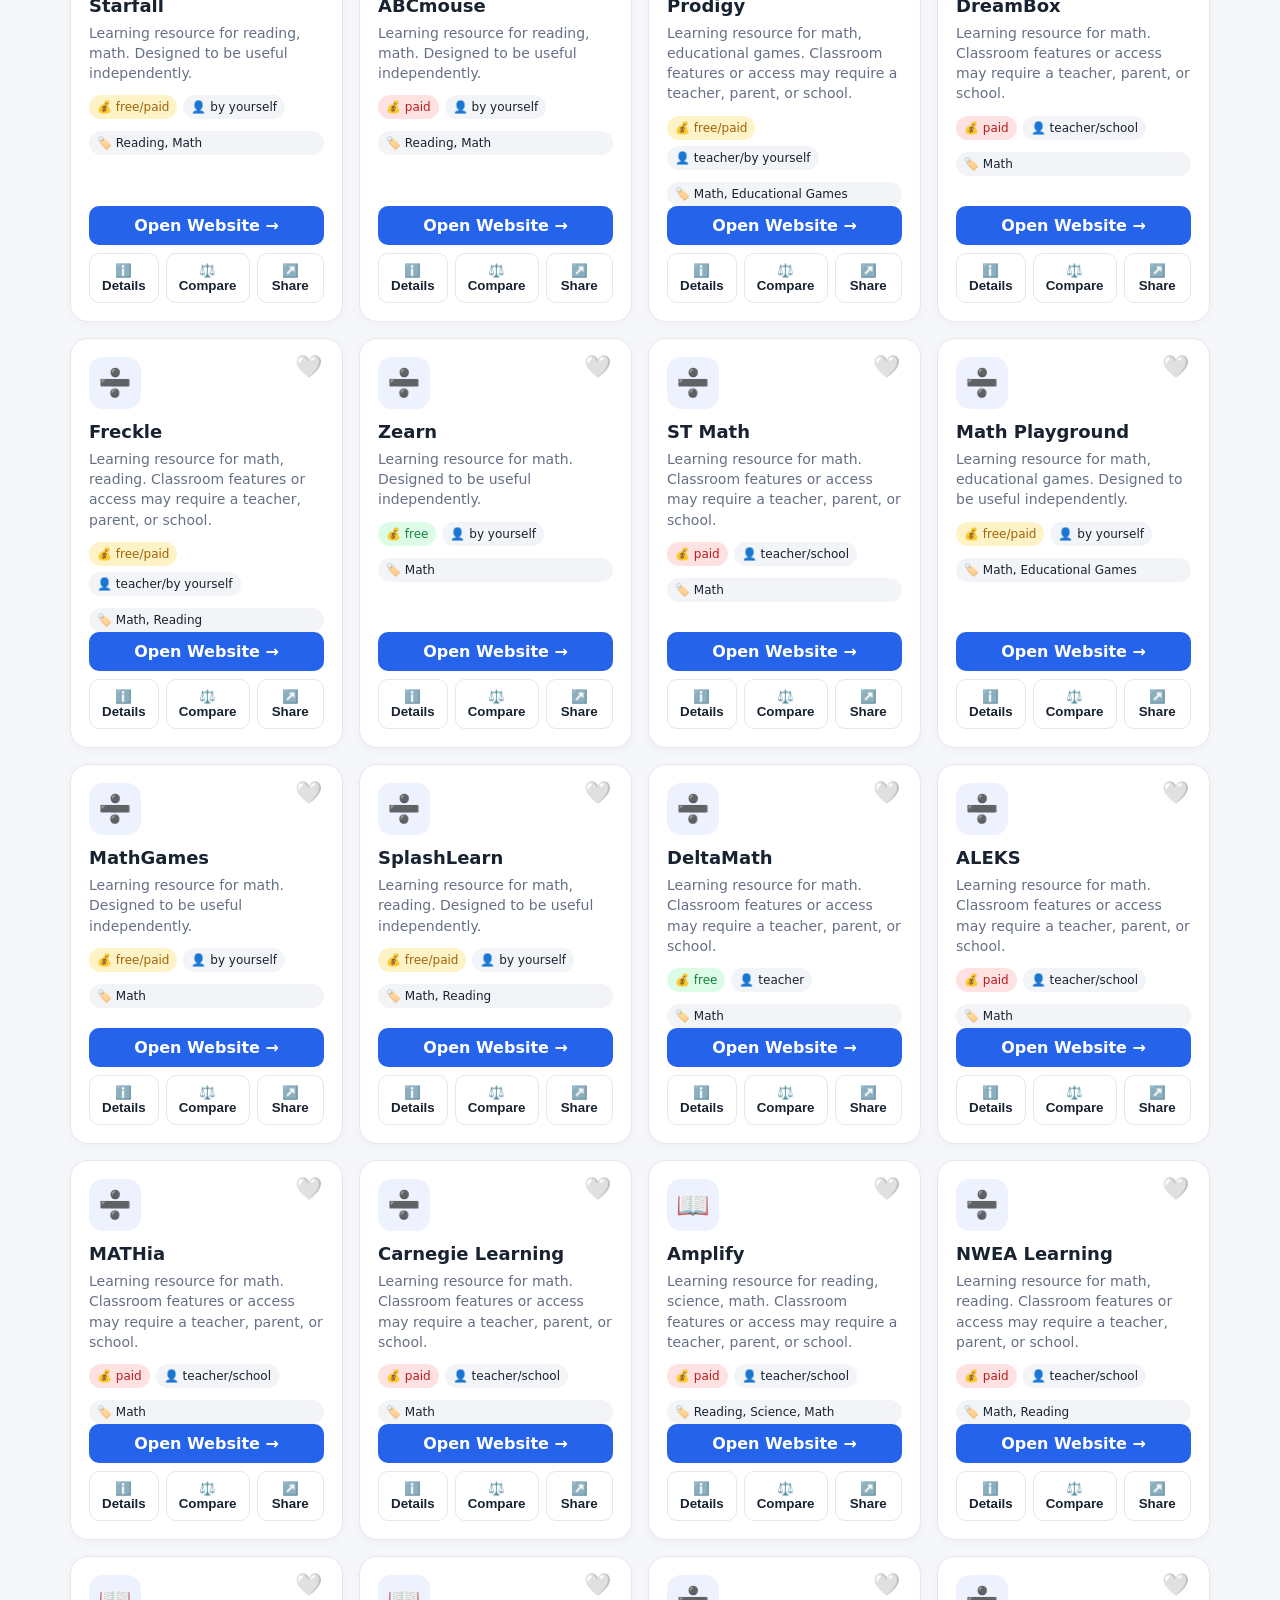
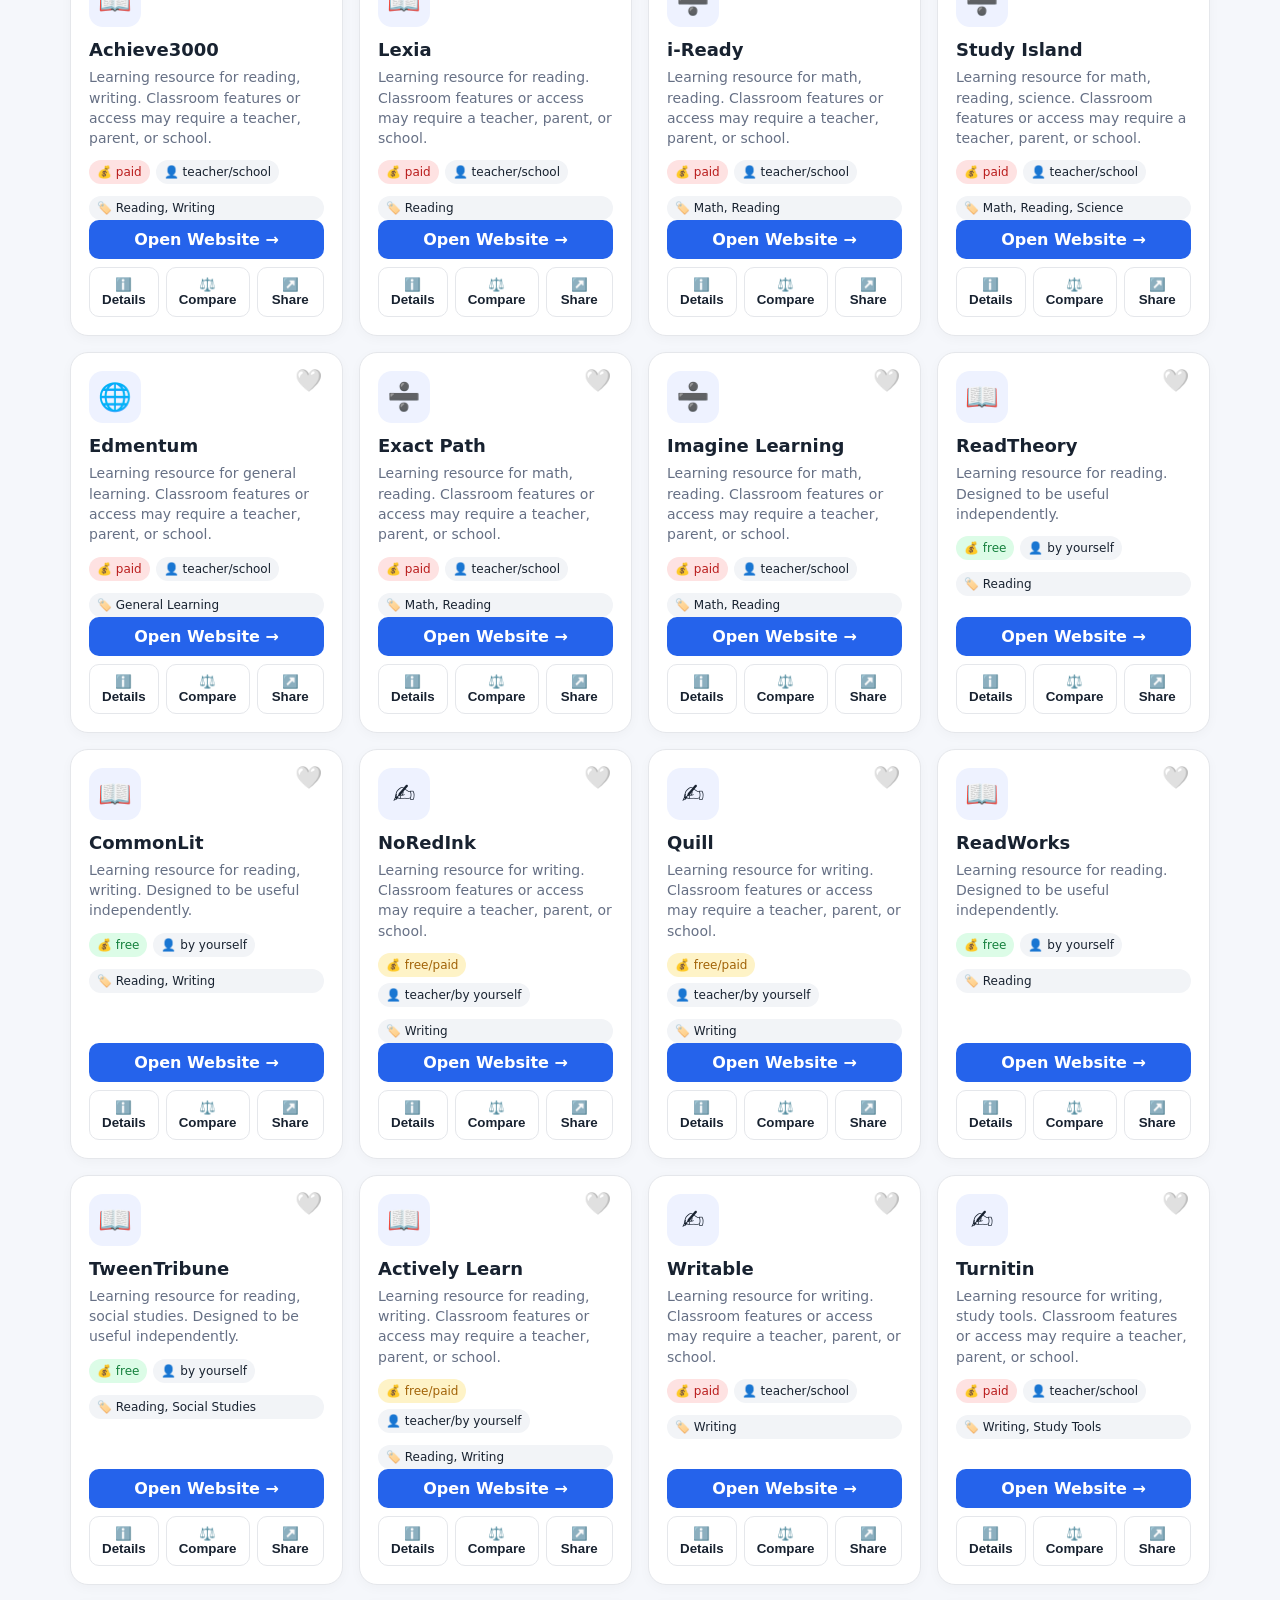
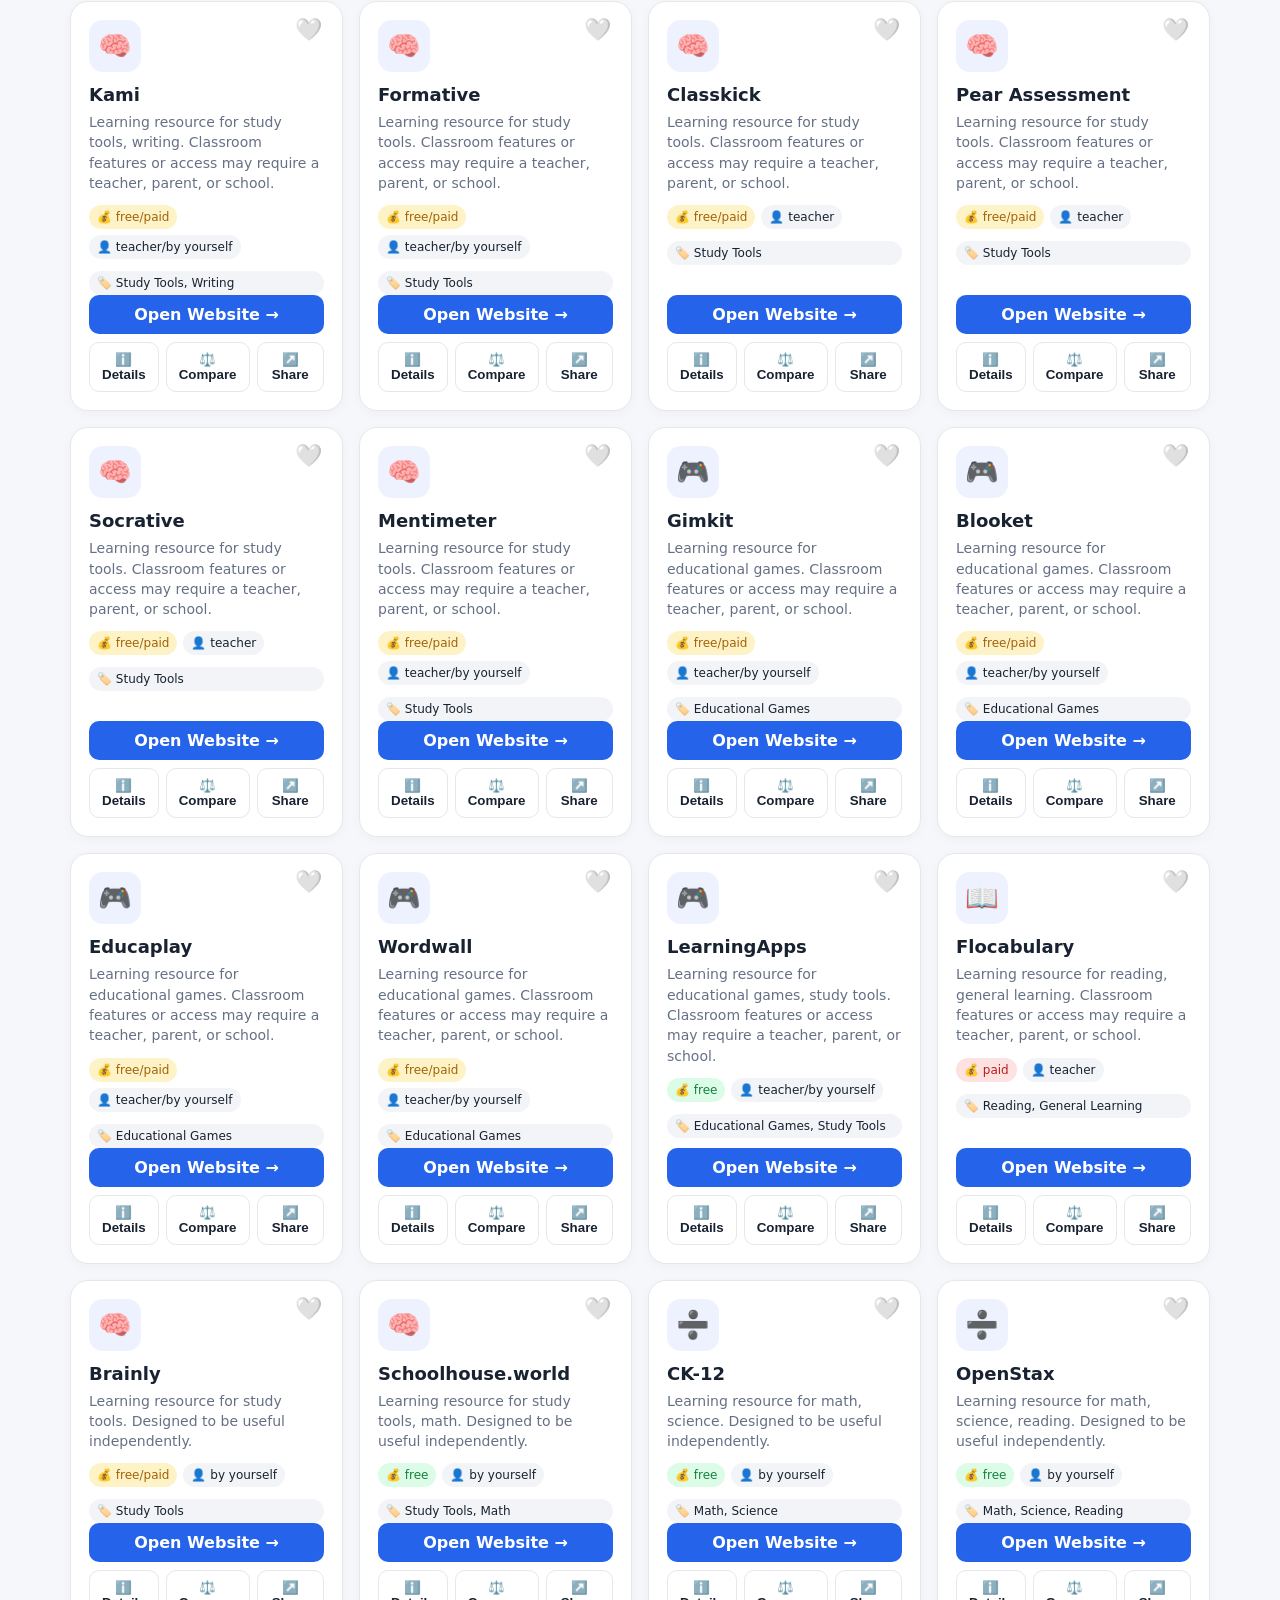
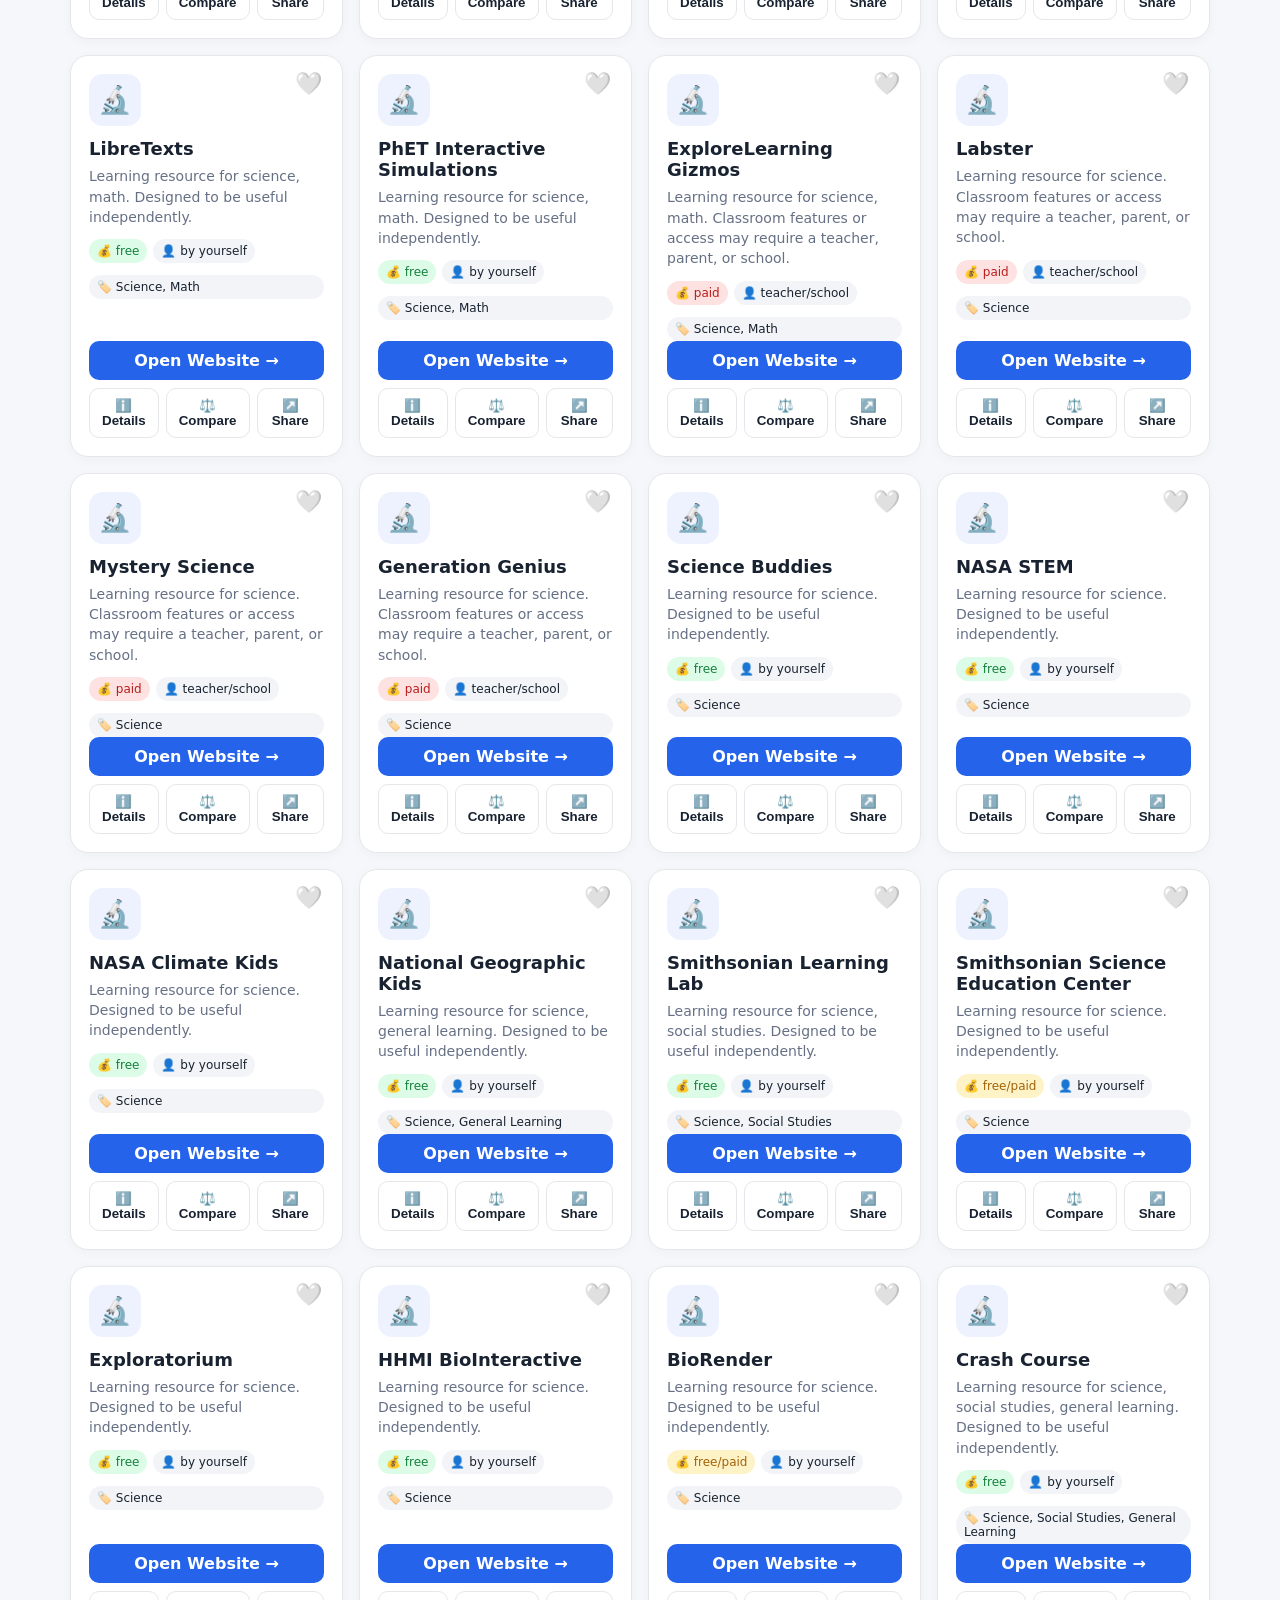
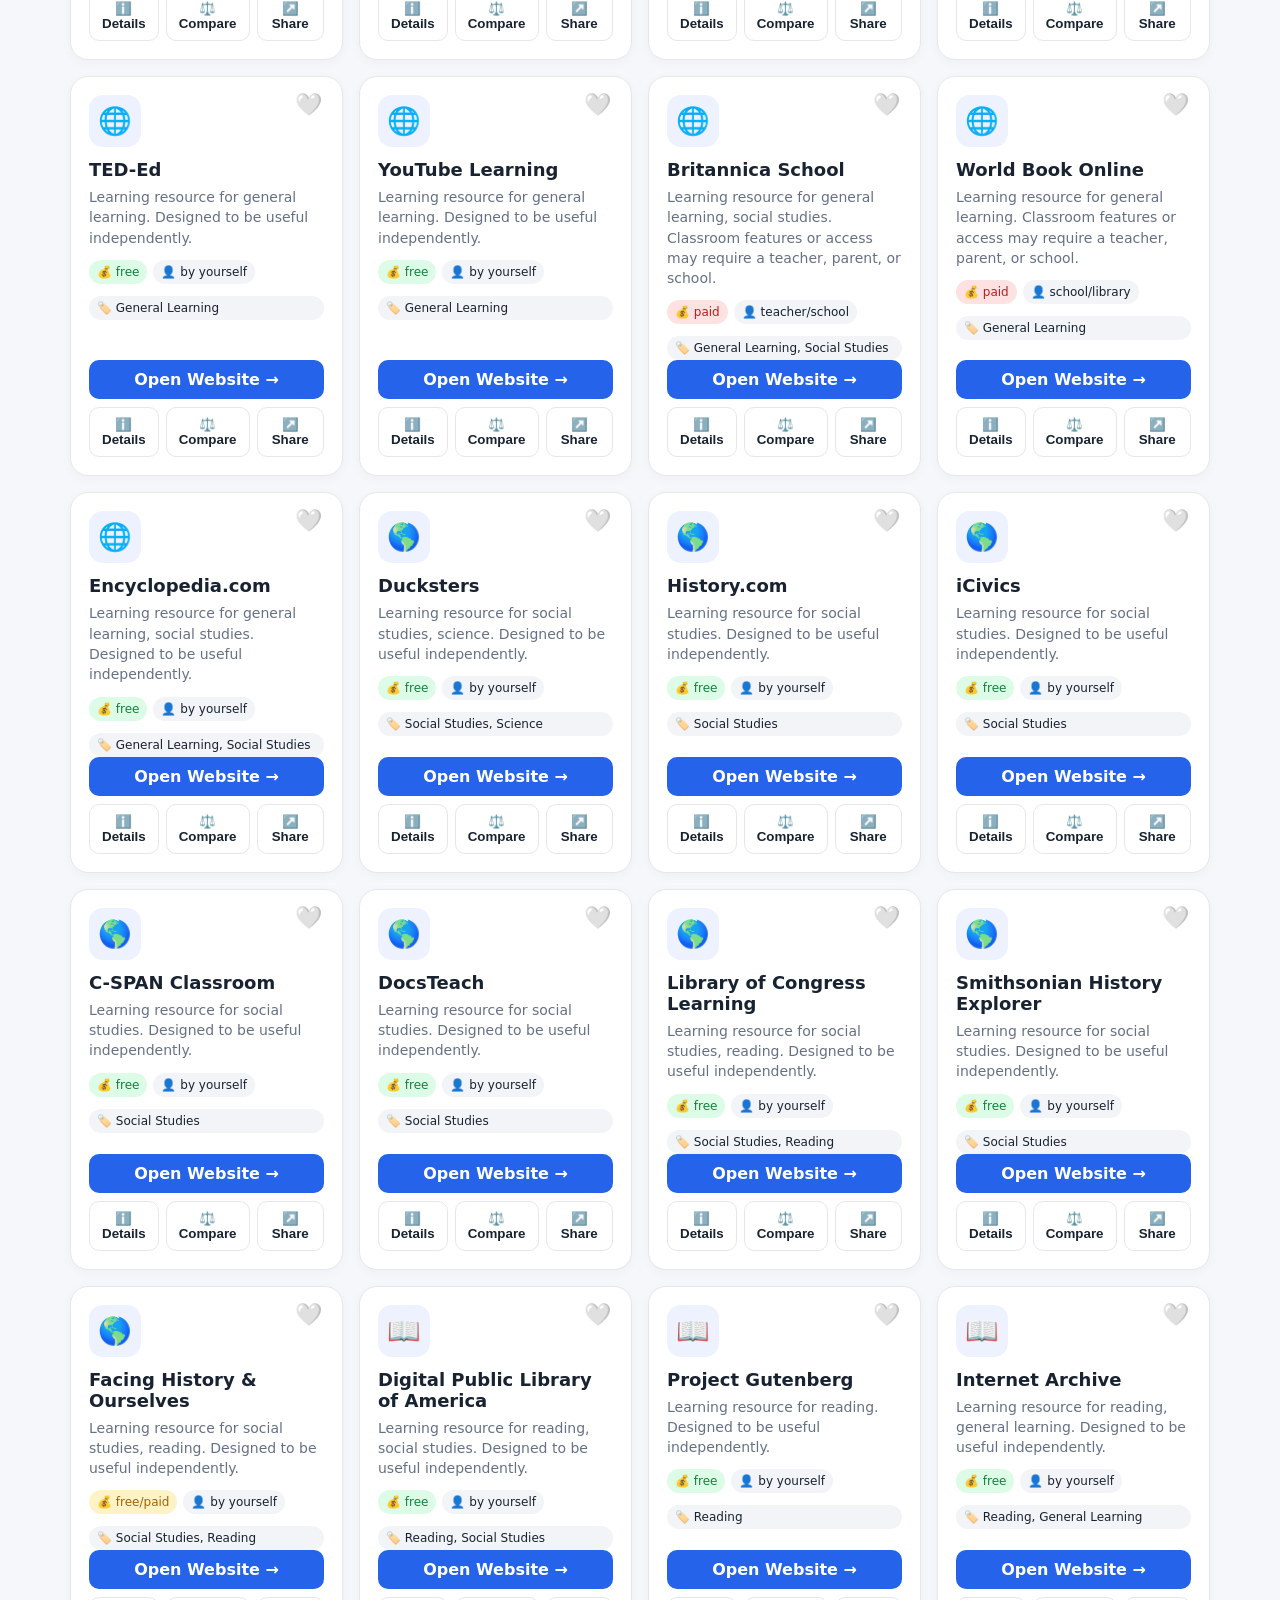
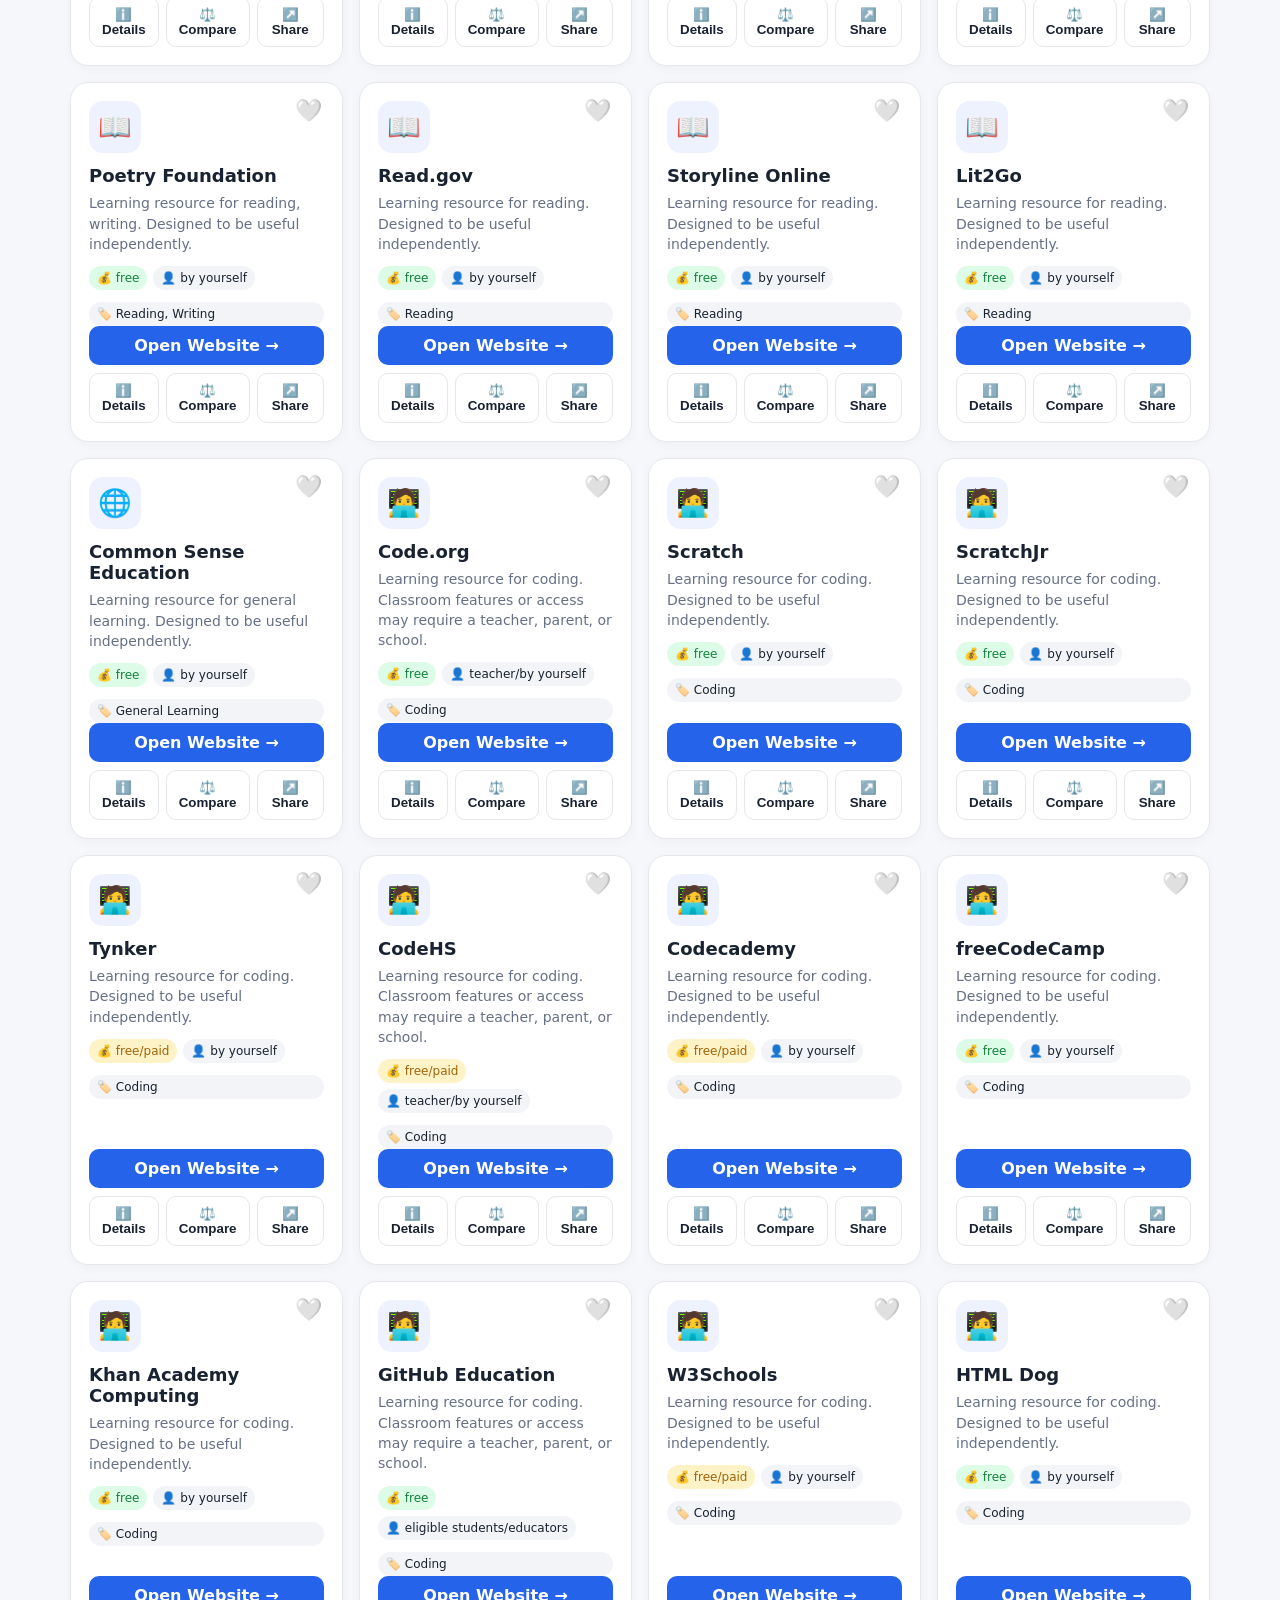
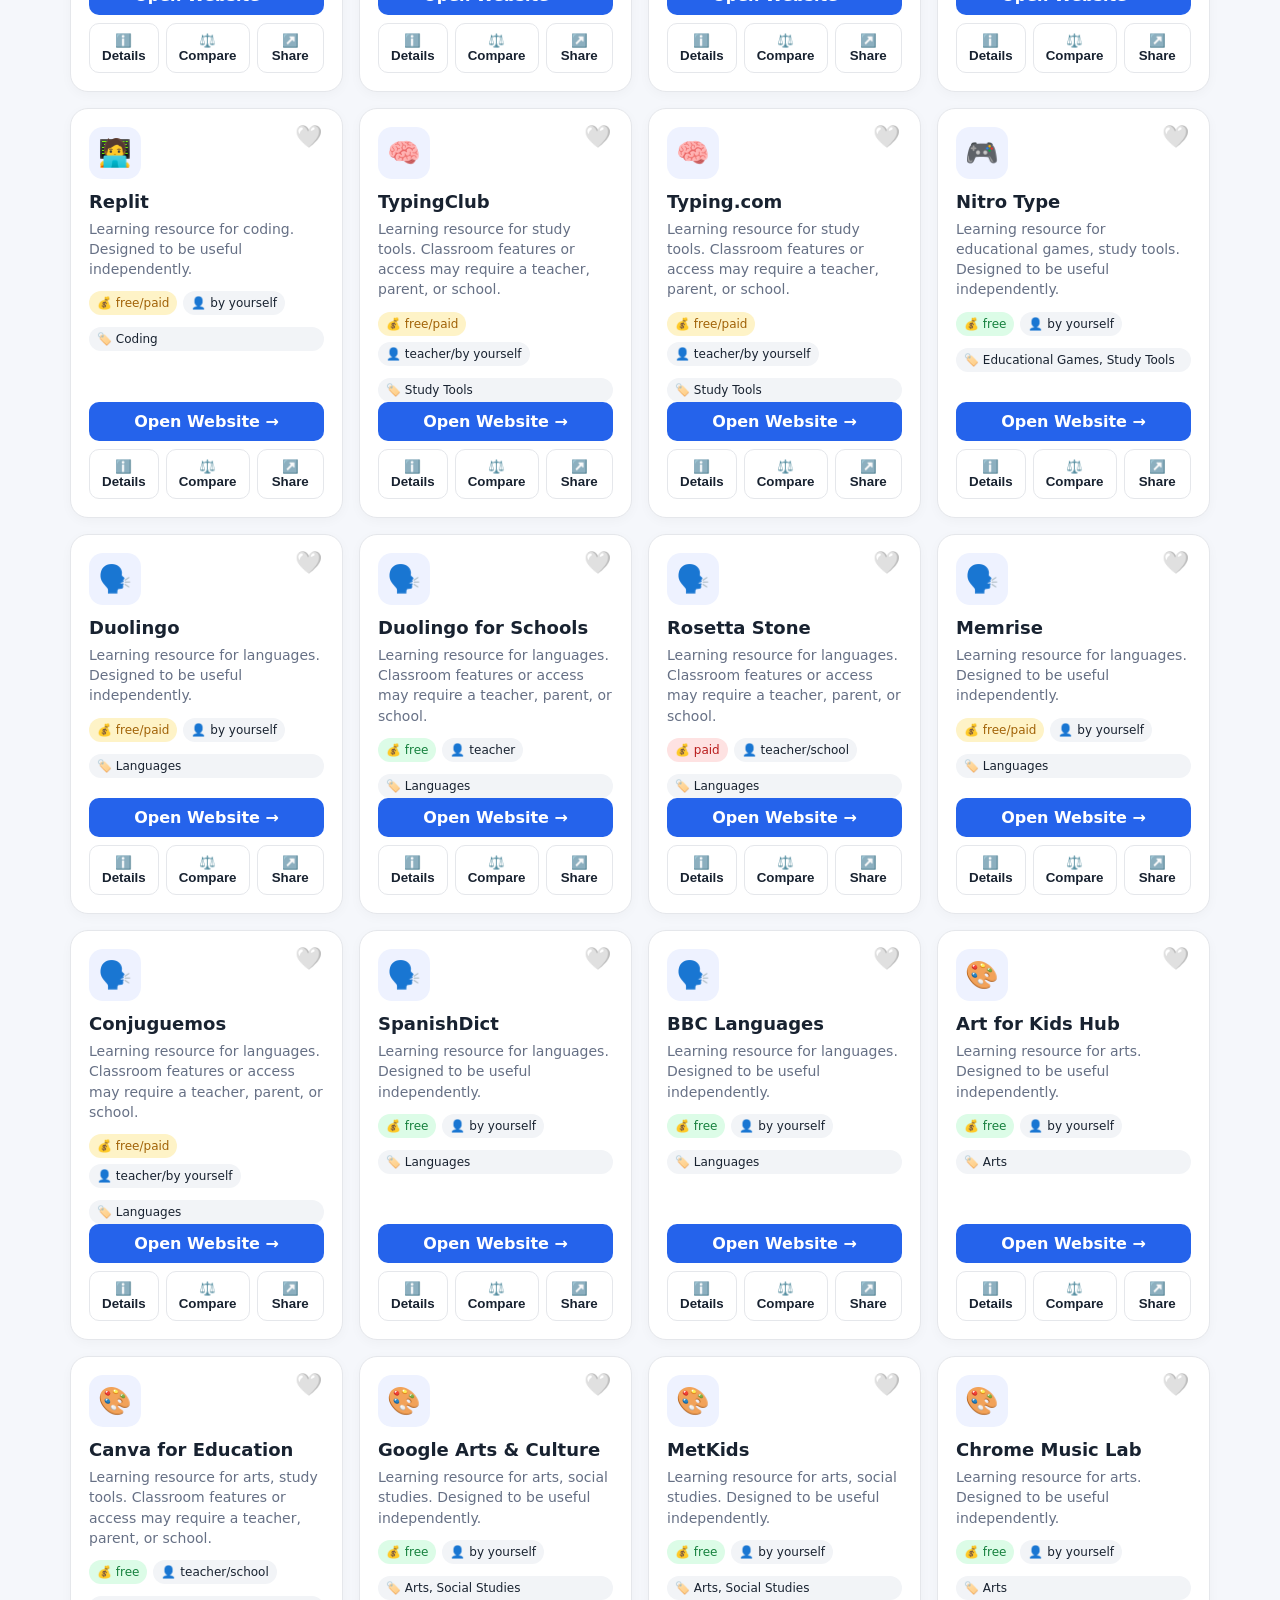
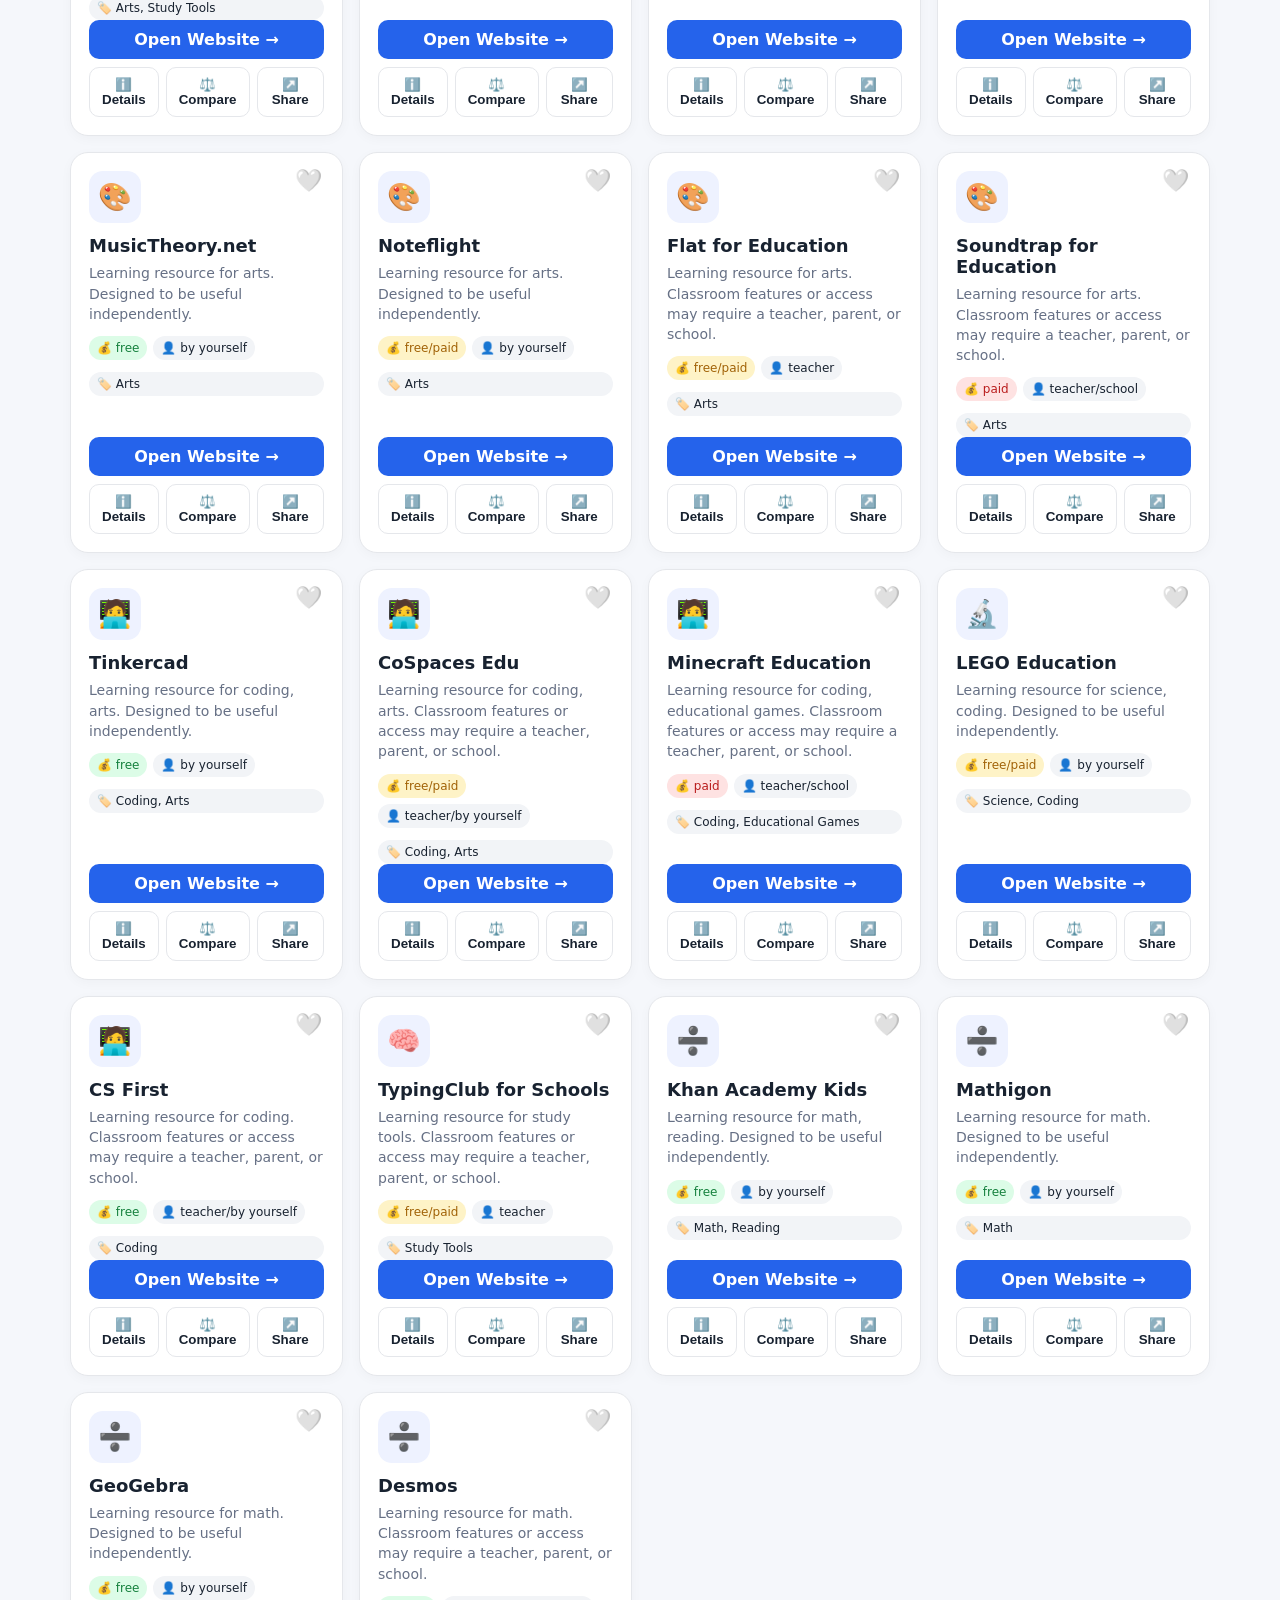
==== commit 453e0463: "Enable SchoolHub app-store features" ====
--- a/index.html
+++ b/index.html
@@ -27,4 +27,5 @@
 function priceClass(p){return p==='free'?'free':p==='paid'||p==='discontinued'?'paid':p.includes('school')?'school':'mixed'}
 function render(){const q=search.value.toLowerCase().trim();let list=apps.filter(a=>(active==='All'||a[3].split(', ').includes(active))&&(!q||a[0].toLowerCase().includes(q)||a[3].toLowerCase().includes(q)||a[1].toLowerCase().includes(q)||a[2].toLowerCase().includes(q)));count.textContent=`${list.length} resource${list.length===1?'':'s'}`;title.textContent=q||active!=='All'?'Search results':'Featured & Popular';grid.innerHTML=list.map((a,i)=>{let cat=a[3].split(',')[0];let p=a[1];return `<article class="card"><div class="icon">${icons[cat]||'📚'}</div><h3>${a[0]}</h3><div class="desc">Learning resource for ${a[3].toLowerCase()}. ${a[2]==='by yourself'?'Designed to be useful independently.':'Classroom features or access may require a teacher, parent, or school.'}</div><div class="badges"><span class="badge ${priceClass(p)}">💰 ${p}</span><span class="badge">👤 ${a[2]}</span></div><span class="badge">🏷️ ${a[3]}</span><a class="open" href="${a[4]}" target="_blank" rel="noopener noreferrer">Open Website →</a></article>`}).join('')||'<div class="empty">No learning resources matched your search.</div>'}
 search.addEventListener('input',render);render();
-</script></body></html>+</script><script src="scripts/enhance.js"></script>
+</body></html>
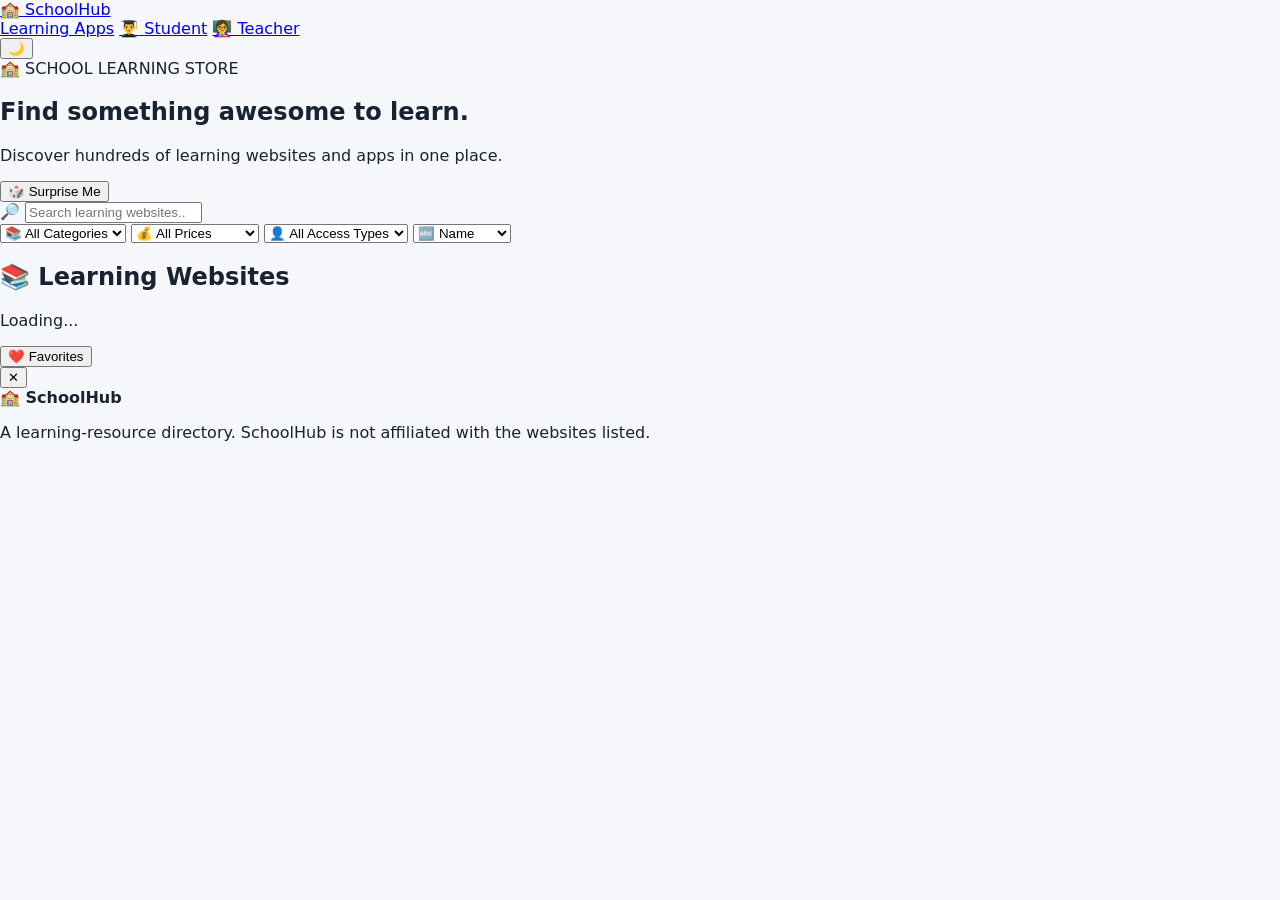
==== commit 81ee3352: "Update index.html" ====
--- a/index.html
+++ b/index.html
@@ -1,31 +1,128 @@
-<!doctype html>
+<!DOCTYPE html>
 <html lang="en">
 <head>
-<meta charset="utf-8"><meta name="viewport" content="width=device-width,initial-scale=1">
-<title>School Learning Store</title>
-<style>
-:root{--bg:#f5f7fb;--card:#fff;--text:#182230;--muted:#667085;--accent:#2563eb;--border:#e5e7eb;--green:#15803d;--yellow:#a16207;--red:#b91c1c}*{box-sizing:border-box}body{margin:0;font-family:system-ui,-apple-system,Segoe UI,Roboto,sans-serif;background:var(--bg);color:var(--text)}header{background:linear-gradient(135deg,#2563eb,#4f46e5);color:#fff;padding:42px 20px 34px}header .wrap{max-width:1180px;margin:auto}h1{font-size:clamp(30px,5vw,48px);margin:0 0 8px}.tag{opacity:.9;margin:0 0 24px}.search{width:100%;padding:16px 18px;border:0;border-radius:14px;font-size:17px;box-shadow:0 8px 25px #0002}.wrap{max-width:1180px;margin:auto;padding:24px 20px}.filters{display:flex;gap:10px;overflow:auto;padding:4px 0 20px}.filters button{white-space:nowrap;border:1px solid var(--border);background:var(--card);padding:10px 14px;border-radius:999px;cursor:pointer}.filters button.active{background:var(--accent);color:white;border-color:var(--accent)}.section-title{display:flex;justify-content:space-between;align-items:center;margin:10px 0 16px}.grid{display:grid;grid-template-columns:repeat(auto-fill,minmax(245px,1fr));gap:16px}.card{background:var(--card);border:1px solid var(--border);border-radius:18px;padding:18px;display:flex;flex-direction:column;min-height:270px;box-shadow:0 3px 12px #10182808}.icon{width:52px;height:52px;border-radius:14px;background:#eef2ff;display:grid;place-items:center;font-size:27px;margin-bottom:12px}.card h3{margin:0 0 7px;font-size:18px}.desc{color:var(--muted);font-size:14px;line-height:1.45;min-height:42px}.badges{display:flex;gap:6px;flex-wrap:wrap;margin:12px 0}.badge{font-size:12px;padding:5px 8px;border-radius:999px;background:#f2f4f7}.free{background:#dcfce7;color:var(--green)}.paid{background:#fee2e2;color:var(--red)}.mixed{background:#fef3c7;color:var(--yellow)}.school{background:#e0e7ff;color:#3730a3}.open{margin-top:auto;text-decoration:none;text-align:center;background:var(--accent);color:white;padding:10px;border-radius:10px;font-weight:650}.open:hover{filter:brightness(.93)}.count{color:var(--muted);font-size:14px}.empty{padding:40px;text-align:center;color:var(--muted);grid-column:1/-1}.note{font-size:12px;color:var(--muted);margin-top:30px;line-height:1.5}footer{padding:30px 20px;text-align:center;color:var(--muted)}
-</style>
+  <meta charset="UTF-8">
+  <meta name="viewport" content="width=device-width, initial-scale=1.0">
+  <title>SchoolHub — School Learning Store</title>
+  <link rel="stylesheet" href="styles.css">
 </head>
+
 <body>
-<header><div class="wrap"><h1>🏫 School Learning Store</h1><p class="tag">Find learning websites and apps in one place.</p><input id="search" class="search" placeholder="🔎 Search 150 learning resources..." autocomplete="off"></div></header>
-<main class="wrap">
-<div class="filters" id="filters"></div>
-<div class="section-title"><h2 id="title">Featured & Popular</h2><span class="count" id="count"></span></div>
-<section class="grid" id="grid"></section>
-<p class="note">💰 Pricing is informational and can change. The automated checker in this repository monitors official pages and flags possible changes instead of silently guessing. Always verify pricing on the provider's website before purchasing.</p>
-</main><footer>School Learning Store • 150 learning resources</footer>
-<script>
-const apps=[
-['Khan Academy','free','by yourself','Math, Reading, Coding','https://www.khanacademy.org/'],['IXL','paid','by yourself','Math, Reading','https://www.ixl.com/'],['Google Classroom','free','teacher','Study Tools','https://classroom.google.com/'],['Canvas','free/paid','teacher','Study Tools','https://www.instructure.com/canvas'],['Schoology','free/paid','teacher','Study Tools','https://www.schoology.com/'],['Seesaw','free/paid','teacher','Study Tools','https://web.seesaw.me/'],['Moodle','free','teacher/by yourself','Study Tools','https://moodle.org/'],['Microsoft Teams for Education','free','teacher','Study Tools','https://www.microsoft.com/education/products/teams'],['Edmodo','discontinued','teacher','Study Tools','https://www.edmodo.com/'],['Nearpod','free/paid','teacher','Study Tools','https://nearpod.com/'],['Pear Deck','free/paid','teacher','Study Tools','https://www.peardeck.com/'],['Quizizz','free/paid','teacher/by yourself','Educational Games, Study Tools','https://quizizz.com/'],['Kahoot!','free/paid','teacher/by yourself','Educational Games, Study Tools','https://kahoot.com/'],['Quizlet','free/paid','by yourself','Study Tools','https://quizlet.com/'],['BrainPOP','paid','by yourself','General Learning','https://www.brainpop.com/'],['BrainPOP Jr.','paid','by yourself','General Learning','https://jr.brainpop.com/'],['Discovery Education','paid','teacher/school','General Learning, Science','https://www.discoveryeducation.com/'],['PBS LearningMedia','free','by yourself','General Learning, Science','https://www.pbslearningmedia.org/'],['PBS Kids','free','by yourself','Educational Games, General Learning','https://pbskids.org/'],['Scholastic Learn at Home','free','by yourself','Reading, General Learning','https://www.scholastic.com/'],['Epic!','free/paid','teacher/parent','Reading','https://www.getepic.com/'],['Reading Eggs','paid','by yourself','Reading','https://readingeggs.com/'],['Raz-Kids','paid','teacher','Reading','https://www.raz-kids.com/'],['Reading A-Z','paid','teacher','Reading','https://www.readinga-z.com/'],['Starfall','free/paid','by yourself','Reading, Math','https://www.starfall.com/'],['ABCmouse','paid','by yourself','Reading, Math','https://www.abcmouse.com/'],['Prodigy','free/paid','teacher/by yourself','Math, Educational Games','https://www.prodigygame.com/'],['DreamBox','paid','teacher/school','Math','https://www.dreambox.com/'],['Freckle','free/paid','teacher/by yourself','Math, Reading','https://www.freckle.com/'],['Zearn','free','by yourself','Math','https://www.zearn.org/'],['ST Math','paid','teacher/school','Math','https://www.stmath.com/'],['Math Playground','free/paid','by yourself','Math, Educational Games','https://www.mathplayground.com/'],['MathGames','free/paid','by yourself','Math','https://www.mathgames.com/'],['SplashLearn','free/paid','by yourself','Math, Reading','https://www.splashlearn.com/'],['DeltaMath','free','teacher','Math','https://www.deltamath.com/'],['ALEKS','paid','teacher/school','Math','https://www.aleks.com/'],['MATHia','paid','teacher/school','Math','https://www.carnegielearning.com/solutions/math/middle-school/mathia/'],['Carnegie Learning','paid','teacher/school','Math','https://www.carnegielearning.com/'],['Amplify','paid','teacher/school','Reading, Science, Math','https://amplify.com/'],['NWEA Learning','paid','teacher/school','Math, Reading','https://www.nwea.org/'],['Achieve3000','paid','teacher/school','Reading, Writing','https://www.achieve3000.com/'],['Lexia','paid','teacher/school','Reading','https://www.lexialearning.com/'],['i-Ready','paid','teacher/school','Math, Reading','https://www.curriculumassociates.com/programs/i-ready'],['Study Island','paid','teacher/school','Math, Reading, Science','https://www.studyisland.com/'],['Edmentum','paid','teacher/school','General Learning','https://www.edmentum.com/'],['Exact Path','paid','teacher/school','Math, Reading','https://www.edmentum.com/products/exact-path/'],['Imagine Learning','paid','teacher/school','Math, Reading','https://www.imaginelearning.com/'],['ReadTheory','free','by yourself','Reading','https://readtheory.org/'],['CommonLit','free','by yourself','Reading, Writing','https://www.commonlit.org/'],['NoRedInk','free/paid','teacher/by yourself','Writing','https://www.noredink.com/'],['Quill','free/paid','teacher/by yourself','Writing','https://www.quill.org/'],['ReadWorks','free','by yourself','Reading','https://www.readworks.org/'],['TweenTribune','free','by yourself','Reading, Social Studies','https://www.tweentribune.com/'],['Actively Learn','free/paid','teacher/by yourself','Reading, Writing','https://www.activelylearn.com/'],['Writable','paid','teacher/school','Writing','https://www.writable.com/'],['Turnitin','paid','teacher/school','Writing, Study Tools','https://www.turnitin.com/'],['Kami','free/paid','teacher/by yourself','Study Tools, Writing','https://www.kamiapp.com/'],['Formative','free/paid','teacher/by yourself','Study Tools','https://www.formative.com/'],['Classkick','free/paid','teacher','Study Tools','https://classkick.com/'],['Pear Assessment','free/paid','teacher','Study Tools','https://www.peardeck.com/pear-assessment/'],['Socrative','free/paid','teacher','Study Tools','https://www.socrative.com/'],['Mentimeter','free/paid','teacher/by yourself','Study Tools','https://www.mentimeter.com/'],['Gimkit','free/paid','teacher/by yourself','Educational Games','https://www.gimkit.com/'],['Blooket','free/paid','teacher/by yourself','Educational Games','https://www.blooket.com/'],['Educaplay','free/paid','teacher/by yourself','Educational Games','https://www.educaplay.com/'],['Wordwall','free/paid','teacher/by yourself','Educational Games','https://wordwall.net/'],['LearningApps','free','teacher/by yourself','Educational Games, Study Tools','https://learningapps.org/'],['Flocabulary','paid','teacher','Reading, General Learning','https://www.flocabulary.com/'],['Brainly','free/paid','by yourself','Study Tools','https://brainly.com/'],['Schoolhouse.world','free','by yourself','Study Tools, Math','https://schoolhouse.world/'],['CK-12','free','by yourself','Math, Science','https://www.ck12.org/'],['OpenStax','free','by yourself','Math, Science, Reading','https://openstax.org/'],['LibreTexts','free','by yourself','Science, Math','https://libretexts.org/'],['PhET Interactive Simulations','free','by yourself','Science, Math','https://phet.colorado.edu/'],['ExploreLearning Gizmos','paid','teacher/school','Science, Math','https://www.explorelearning.com/'],['Labster','paid','teacher/school','Science','https://www.labster.com/'],['Mystery Science','paid','teacher/school','Science','https://mysteryscience.com/'],['Generation Genius','paid','teacher/school','Science','https://www.generationgenius.com/'],['Science Buddies','free','by yourself','Science','https://www.sciencebuddies.org/'],['NASA STEM','free','by yourself','Science','https://www.nasa.gov/stem/'],['NASA Climate Kids','free','by yourself','Science','https://climatekids.nasa.gov/'],['National Geographic Kids','free','by yourself','Science, General Learning','https://kids.nationalgeographic.com/'],['Smithsonian Learning Lab','free','by yourself','Science, Social Studies','https://learninglab.si.edu/'],['Smithsonian Science Education Center','free/paid','by yourself','Science','https://ssec.si.edu/'],['Exploratorium','free','by yourself','Science','https://www.exploratorium.edu/'],['HHMI BioInteractive','free','by yourself','Science','https://www.biointeractive.org/'],['BioRender','free/paid','by yourself','Science','https://www.biorender.com/'],['Crash Course','free','by yourself','Science, Social Studies, General Learning','https://thecrashcourse.com/'],['TED-Ed','free','by yourself','General Learning','https://ed.ted.com/'],['YouTube Learning','free','by yourself','General Learning','https://www.youtube.com/learning'],['Britannica School','paid','teacher/school','General Learning, Social Studies','https://school.eb.com/'],['World Book Online','paid','school/library','General Learning','https://www.worldbookonline.com/'],['Encyclopedia.com','free','by yourself','General Learning, Social Studies','https://www.encyclopedia.com/'],['Ducksters','free','by yourself','Social Studies, Science','https://www.ducksters.com/'],['History.com','free','by yourself','Social Studies','https://www.history.com/'],['iCivics','free','by yourself','Social Studies','https://ed.icivics.org/'],['C-SPAN Classroom','free','by yourself','Social Studies','https://www.c-span.org/classroom/'],['DocsTeach','free','by yourself','Social Studies','https://www.docsteach.org/'],['Library of Congress Learning','free','by yourself','Social Studies, Reading','https://www.loc.gov/education/'],['Smithsonian History Explorer','free','by yourself','Social Studies','https://historyexplorer.si.edu/'],['Facing History & Ourselves','free/paid','by yourself','Social Studies, Reading','https://www.facinghistory.org/'],['Digital Public Library of America','free','by yourself','Reading, Social Studies','https://dp.la/'],['Project Gutenberg','free','by yourself','Reading','https://www.gutenberg.org/'],['Internet Archive','free','by yourself','Reading, General Learning','https://archive.org/'],['Poetry Foundation','free','by yourself','Reading, Writing','https://www.poetryfoundation.org/'],['Read.gov','free','by yourself','Reading','https://www.read.gov/'],['Storyline Online','free','by yourself','Reading','https://storylineonline.net/'],['Lit2Go','free','by yourself','Reading','https://etc.usf.edu/lit2go/'],['Common Sense Education','free','by yourself','General Learning','https://www.commonsense.org/education/'],['Code.org','free','teacher/by yourself','Coding','https://code.org/'],['Scratch','free','by yourself','Coding','https://scratch.mit.edu/'],['ScratchJr','free','by yourself','Coding','https://www.scratchjr.org/'],['Tynker','free/paid','by yourself','Coding','https://www.tynker.com/'],['CodeHS','free/paid','teacher/by yourself','Coding','https://codehs.com/'],['Codecademy','free/paid','by yourself','Coding','https://www.codecademy.com/'],['freeCodeCamp','free','by yourself','Coding','https://www.freecodecamp.org/'],['Khan Academy Computing','free','by yourself','Coding','https://www.khanacademy.org/computing'],['GitHub Education','free','eligible students/educators','Coding','https://education.github.com/'],['W3Schools','free/paid','by yourself','Coding','https://www.w3schools.com/'],['HTML Dog','free','by yourself','Coding','https://htmldog.com/'],['Replit','free/paid','by yourself','Coding','https://replit.com/'],['TypingClub','free/paid','teacher/by yourself','Study Tools','https://www.typingclub.com/'],['Typing.com','free/paid','teacher/by yourself','Study Tools','https://www.typing.com/'],['Nitro Type','free','by yourself','Educational Games, Study Tools','https://www.nitrotype.com/'],['Duolingo','free/paid','by yourself','Languages','https://www.duolingo.com/'],['Duolingo for Schools','free','teacher','Languages','https://schools.duolingo.com/'],['Rosetta Stone','paid','teacher/school','Languages','https://www.rosettastone.com/'],['Memrise','free/paid','by yourself','Languages','https://www.memrise.com/'],['Conjuguemos','free/paid','teacher/by yourself','Languages','https://conjuguemos.com/'],['SpanishDict','free','by yourself','Languages','https://www.spanishdict.com/'],['BBC Languages','free','by yourself','Languages','https://www.bbc.co.uk/languages/'],['Art for Kids Hub','free','by yourself','Arts','https://www.artforkidshub.com/'],['Canva for Education','free','teacher/school','Arts, Study Tools','https://www.canva.com/education/'],['Google Arts & Culture','free','by yourself','Arts, Social Studies','https://artsandculture.google.com/'],['MetKids','free','by yourself','Arts, Social Studies','https://www.metmuseum.org/art/online-features/metkids/'],['Chrome Music Lab','free','by yourself','Arts','https://musiclab.chromeexperiments.com/'],['MusicTheory.net','free','by yourself','Arts','https://www.musictheory.net/'],['Noteflight','free/paid','by yourself','Arts','https://www.noteflight.com/'],['Flat for Education','free/paid','teacher','Arts','https://flat.io/edu'],['Soundtrap for Education','paid','teacher/school','Arts','https://www.soundtrap.com/edu/'],['Tinkercad','free','by yourself','Coding, Arts','https://www.tinkercad.com/'],['CoSpaces Edu','free/paid','teacher/by yourself','Coding, Arts','https://www.cospaces.io/edu'],['Minecraft Education','paid','teacher/school','Coding, Educational Games','https://education.minecraft.net/'],['LEGO Education','free/paid','by yourself','Science, Coding','https://education.lego.com/'],['CS First','free','teacher/by yourself','Coding','https://csfirst.withgoogle.com/'],['TypingClub for Schools','free/paid','teacher','Study Tools','https://www.typingclub.com/schools/'],['Khan Academy Kids','free','by yourself','Math, Reading','https://learn.khanacademy.org/khan-academy-kids/'],['Mathigon','free','by yourself','Math','https://mathigon.org/'],['GeoGebra','free','by yourself','Math','https://www.geogebra.org/'],['Desmos','free','teacher/by yourself','Math','https://www.desmos.com/']
-];
-const icons={Math:'➗',Reading:'📖',Science:'🔬','Social Studies':'🌎',Writing:'✍️','Study Tools':'🧠','Educational Games':'🎮',Coding:'🧑‍💻',Languages:'🗣️',Arts:'🎨','General Learning':'🌐'};
-const categories=['All','Math','Reading','Science','Social Studies','Writing','Study Tools','Educational Games','Coding','Languages','Arts','General Learning'];let active='All';
-const grid=document.querySelector('#grid'),search=document.querySelector('#search'),filters=document.querySelector('#filters'),count=document.querySelector('#count'),title=document.querySelector('#title');
-filters.innerHTML=categories.map(c=>`<button class="${c===active?'active':''}" data-cat="${c}">${icons[c]||'📚'} ${c}</button>`).join('');
-filters.onclick=e=>{if(!e.target.dataset.cat)return;active=e.target.dataset.cat;document.querySelectorAll('.filters button').forEach(b=>b.classList.toggle('active',b.dataset.cat===active));render()};
-function priceClass(p){return p==='free'?'free':p==='paid'||p==='discontinued'?'paid':p.includes('school')?'school':'mixed'}
-function render(){const q=search.value.toLowerCase().trim();let list=apps.filter(a=>(active==='All'||a[3].split(', ').includes(active))&&(!q||a[0].toLowerCase().includes(q)||a[3].toLowerCase().includes(q)||a[1].toLowerCase().includes(q)||a[2].toLowerCase().includes(q)));count.textContent=`${list.length} resource${list.length===1?'':'s'}`;title.textContent=q||active!=='All'?'Search results':'Featured & Popular';grid.innerHTML=list.map((a,i)=>{let cat=a[3].split(',')[0];let p=a[1];return `<article class="card"><div class="icon">${icons[cat]||'📚'}</div><h3>${a[0]}</h3><div class="desc">Learning resource for ${a[3].toLowerCase()}. ${a[2]==='by yourself'?'Designed to be useful independently.':'Classroom features or access may require a teacher, parent, or school.'}</div><div class="badges"><span class="badge ${priceClass(p)}">💰 ${p}</span><span class="badge">👤 ${a[2]}</span></div><span class="badge">🏷️ ${a[3]}</span><a class="open" href="${a[4]}" target="_blank" rel="noopener noreferrer">Open Website →</a></article>`}).join('')||'<div class="empty">No learning resources matched your search.</div>'}
-search.addEventListener('input',render);render();
-</script><script src="scripts/enhance.js"></script>
-</body></html>+
+<header class="topbar">
+  <a href="index.html" class="brand">
+    <span class="brand-icon">🏫</span>
+    <span>SchoolHub</span>
+  </a>
+
+  <nav>
+    <a href="#apps">Learning Apps</a>
+    <a href="student/">👨‍🎓 Student</a>
+    <a href="teacher/">👩‍🏫 Teacher</a>
+  </nav>
+
+  <button id="darkModeButton" class="icon-button" title="Dark mode">🌙</button>
+</header>
+
+<section class="hero">
+  <div>
+    <span class="eyebrow">🏫 SCHOOL LEARNING STORE</span>
+    <h1>Find something awesome to learn.</h1>
+    <p>
+      Discover hundreds of learning websites and apps in one place.
+    </p>
+  </div>
+
+  <div class="hero-actions">
+    <button id="randomButton" class="primary-button">
+      🎲 Surprise Me
+    </button>
+  </div>
+</section>
+
+<section class="search-area">
+
+  <div class="search-box">
+    <span>🔎</span>
+    <input
+      id="searchInput"
+      type="search"
+      placeholder="Search learning websites..."
+      autocomplete="off"
+    >
+  </div>
+
+  <div class="filters">
+
+    <select id="categoryFilter">
+      <option value="all">📚 All Categories</option>
+    </select>
+
+    <select id="priceFilter">
+      <option value="all">💰 All Prices</option>
+      <option value="free">🟢 Free</option>
+      <option value="freepaid">🟡 Free + Paid</option>
+      <option value="paid">🔴 Paid</option>
+      <option value="school">🏫 School Pricing</option>
+    </select>
+
+    <select id="accessFilter">
+      <option value="all">👤 All Access Types</option>
+      <option value="self">By yourself</option>
+      <option value="teacher">Teacher</option>
+      <option value="school">School</option>
+    </select>
+
+    <select id="sortFilter">
+      <option value="name">🔤 Name</option>
+      <option value="rating">⭐ Rating</option>
+      <option value="favorites">❤️ Favorites</option>
+    </select>
+
+  </div>
+
+</section>
+
+<section class="category-strip" id="categoryStrip"></section>
+
+<main id="apps" class="content">
+
+  <div class="section-heading">
+    <div>
+      <h2>📚 Learning Websites</h2>
+      <p id="resultCount">Loading...</p>
+    </div>
+
+    <button id="favoritesButton" class="secondary-button">
+      ❤️ Favorites
+    </button>
+  </div>
+
+  <div id="appGrid" class="app-grid"></div>
+
+</main>
+
+<div id="modal" class="modal hidden">
+  <div class="modal-card">
+
+    <button id="closeModal" class="modal-close">✕</button>
+
+    <div id="modalContent"></div>
+
+  </div>
+</div>
+
+<div id="toast" class="toast"></div>
+
+<footer>
+  <strong>🏫 SchoolHub</strong>
+  <p>
+    A learning-resource directory. SchoolHub is not affiliated with the
+    websites listed.
+  </p>
+</footer>
+
+<script src="app.js"></script>
+
+</body>
+      </html>
--- a/styles.css
+++ b/styles.css
@@ -0,0 +1,4 @@
+/* SchoolHub shared styles */
+:root{--bg:#f5f7fb;--card:#fff;--text:#182230;--muted:#667085;--accent:#2563eb;--border:#e5e7eb;--green:#15803d;--yellow:#a16207;--red:#b91c1c}
+*{box-sizing:border-box}body{margin:0;font-family:system-ui,-apple-system,Segoe UI,Roboto,sans-serif;background:var(--bg);color:var(--text)}
+.card{background:var(--card);border:1px solid var(--border);border-radius:18px;padding:18px;display:flex;flex-direction:column;min-height:270px;box-shadow:0 3px 12px #10182808}.app-logo-link{display:block;width:52px;height:52px;margin-bottom:12px}.app-logo{width:52px;height:52px;border-radius:14px;object-fit:contain;background:#eef2ff}.fallback-icon{width:52px;height:52px;border-radius:14px;background:#eef2ff;display:grid;place-items:center;font-size:27px}.open{margin-top:auto;text-decoration:none;text-align:center;background:var(--accent);color:white;padding:10px;border-radius:10px;font-weight:650}.open:hover{filter:brightness(.93)}
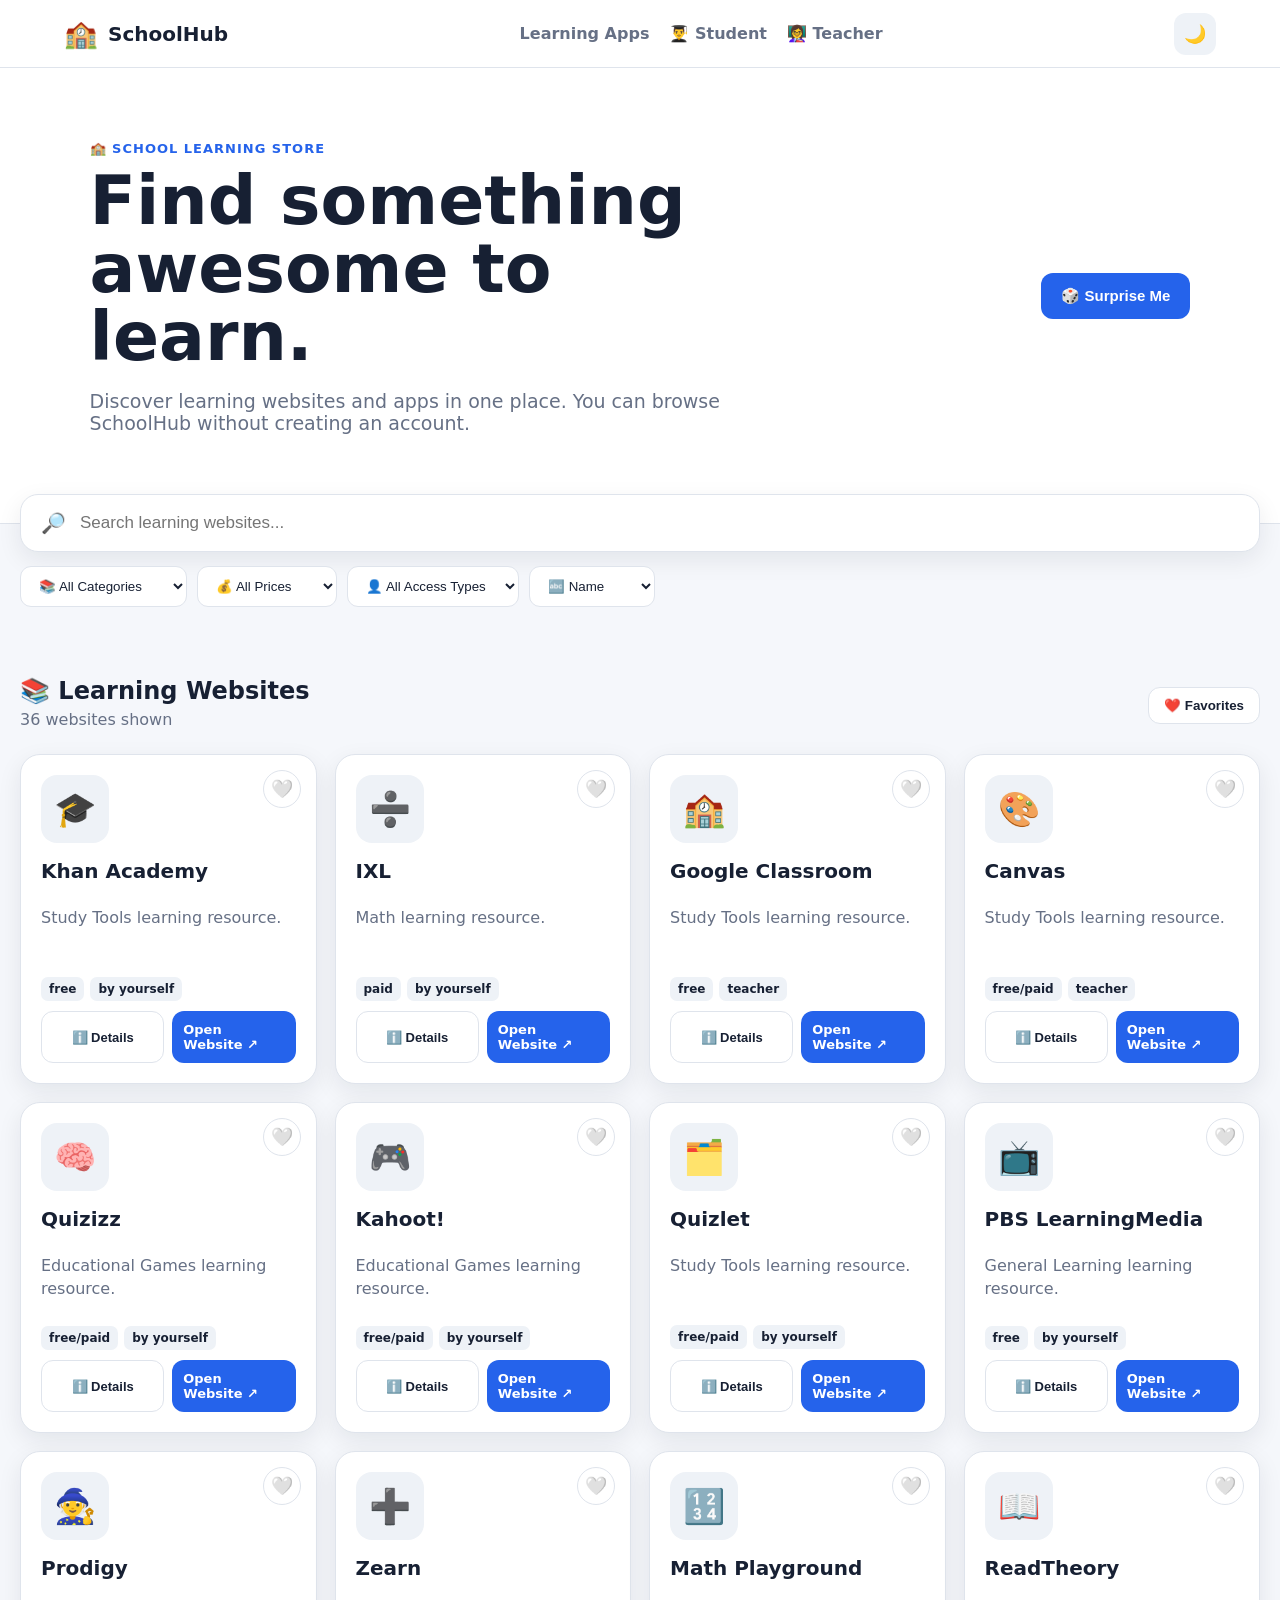
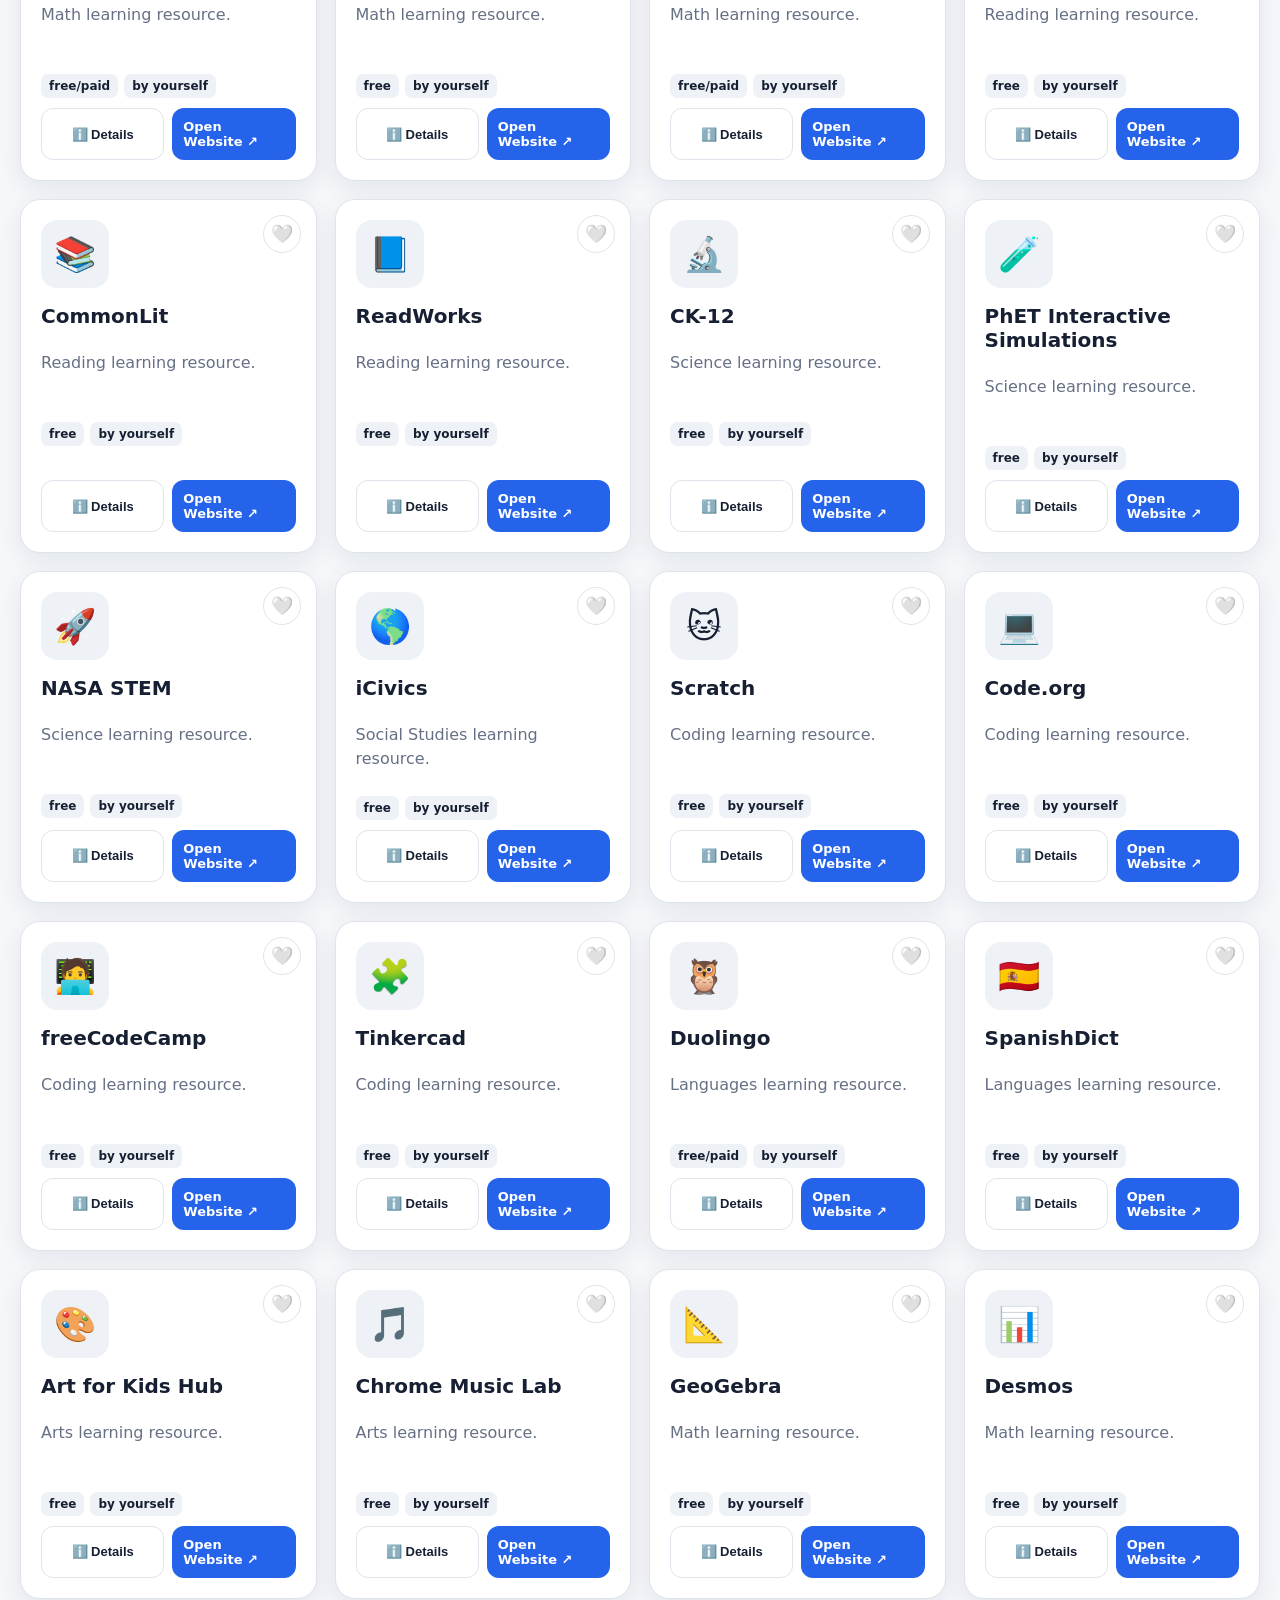
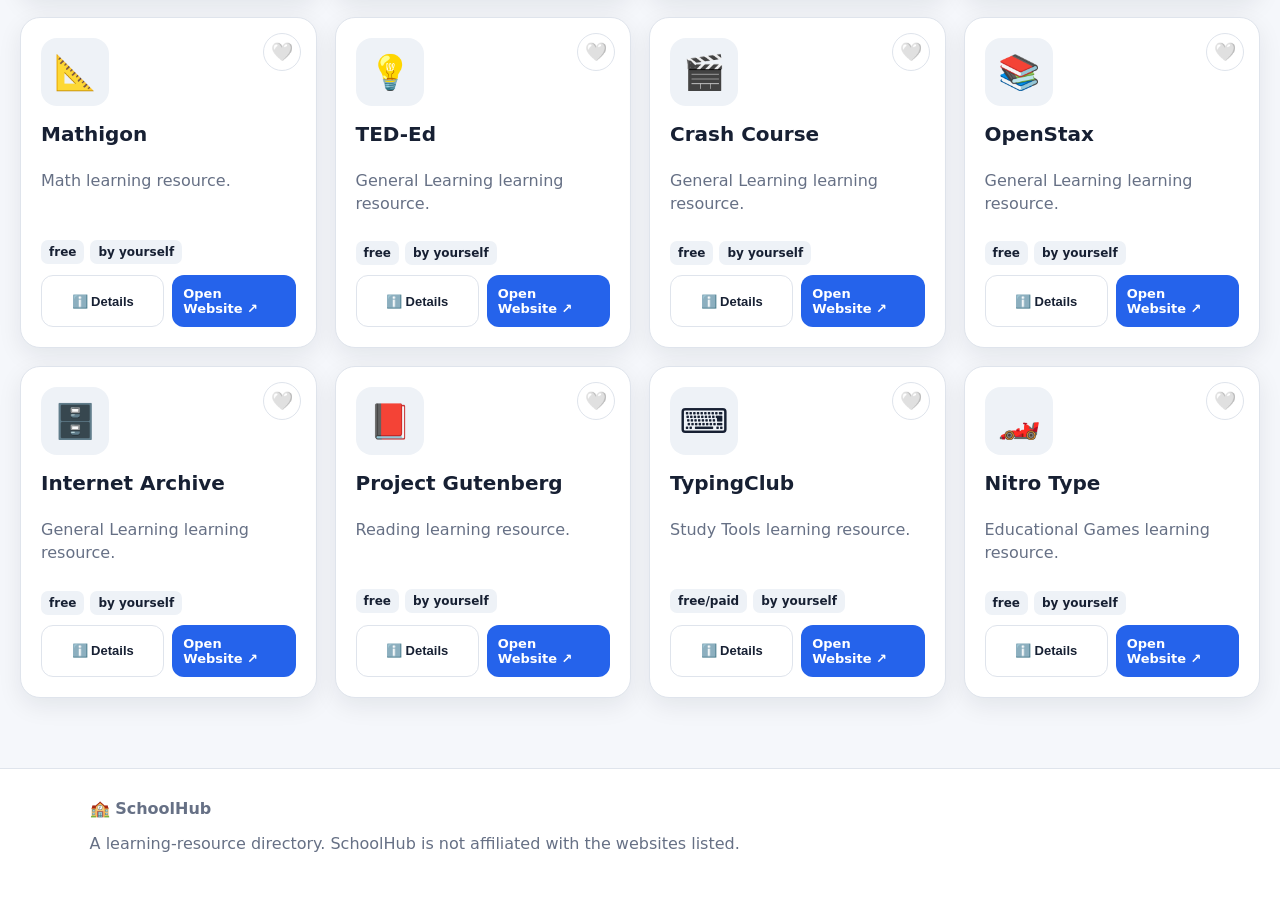
==== commit f919ffda: "Fix homepage HTML and remove conflicting enhancement script" ====
--- a/index.html
+++ b/index.html
@@ -3,126 +3,53 @@
 <head>
   <meta charset="UTF-8">
   <meta name="viewport" content="width=device-width, initial-scale=1.0">
+  <meta name="description" content="SchoolHub is a learning website and app directory for students and teachers.">
   <title>SchoolHub — School Learning Store</title>
   <link rel="stylesheet" href="styles.css">
 </head>
-
 <body>
-
 <header class="topbar">
-  <a href="index.html" class="brand">
-    <span class="brand-icon">🏫</span>
-    <span>SchoolHub</span>
-  </a>
-
-  <nav>
+  <a href="index.html" class="brand"><span class="brand-icon">🏫</span><span>SchoolHub</span></a>
+  <nav aria-label="Main navigation">
     <a href="#apps">Learning Apps</a>
     <a href="student/">👨‍🎓 Student</a>
     <a href="teacher/">👩‍🏫 Teacher</a>
   </nav>
-
-  <button id="darkModeButton" class="icon-button" title="Dark mode">🌙</button>
+  <button id="darkModeButton" class="icon-button" title="Toggle dark mode" aria-label="Toggle dark mode">🌙</button>
 </header>
 
 <section class="hero">
   <div>
     <span class="eyebrow">🏫 SCHOOL LEARNING STORE</span>
     <h1>Find something awesome to learn.</h1>
-    <p>
-      Discover hundreds of learning websites and apps in one place.
-    </p>
+    <p>Discover learning websites and apps in one place. You can browse SchoolHub without creating an account.</p>
   </div>
+  <div class="hero-actions"><button id="randomButton" class="primary-button">🎲 Surprise Me</button></div>
+</section>
 
-  <div class="hero-actions">
-    <button id="randomButton" class="primary-button">
-      🎲 Surprise Me
-    </button>
+<section class="search-area" aria-label="Search and filters">
+  <div class="search-box"><span aria-hidden="true">🔎</span><input id="searchInput" type="search" placeholder="Search learning websites..." autocomplete="off" aria-label="Search learning websites"></div>
+  <div class="filters">
+    <select id="categoryFilter" aria-label="Filter by category"><option value="all">📚 All Categories</option></select>
+    <select id="priceFilter" aria-label="Filter by price"><option value="all">💰 All Prices</option><option value="free">🟢 Free</option><option value="free/paid">🟡 Free + Paid</option><option value="paid">🔴 Paid</option></select>
+    <select id="accessFilter" aria-label="Filter by access"><option value="all">👤 All Access Types</option><option value="by yourself">By yourself</option><option value="teacher">Teacher</option><option value="school">School</option></select>
+    <select id="sortFilter" aria-label="Sort results"><option value="name">🔤 Name</option><option value="rating">⭐ Rating</option><option value="favorites">❤️ Favorites</option></select>
   </div>
 </section>
 
-<section class="search-area">
-
-  <div class="search-box">
-    <span>🔎</span>
-    <input
-      id="searchInput"
-      type="search"
-      placeholder="Search learning websites..."
-      autocomplete="off"
-    >
+<section class="category-strip" id="categoryStrip" aria-label="Categories"></section>
+<main id="apps" class="content">
+  <div class="section-heading">
+    <div><h2>📚 Learning Websites</h2><p id="resultCount">Loading...</p></div>
+    <button id="favoritesButton" class="secondary-button">❤️ Favorites</button>
   </div>
-
-  <div class="filters">
-
-    <select id="categoryFilter">
-      <option value="all">📚 All Categories</option>
-    </select>
-
-    <select id="priceFilter">
-      <option value="all">💰 All Prices</option>
-      <option value="free">🟢 Free</option>
-      <option value="freepaid">🟡 Free + Paid</option>
-      <option value="paid">🔴 Paid</option>
-      <option value="school">🏫 School Pricing</option>
-    </select>
-
-    <select id="accessFilter">
-      <option value="all">👤 All Access Types</option>
-      <option value="self">By yourself</option>
-      <option value="teacher">Teacher</option>
-      <option value="school">School</option>
-    </select>
-
-    <select id="sortFilter">
-      <option value="name">🔤 Name</option>
-      <option value="rating">⭐ Rating</option>
-      <option value="favorites">❤️ Favorites</option>
-    </select>
-
-  </div>
-
-</section>
-
-<section class="category-strip" id="categoryStrip"></section>
-
-<main id="apps" class="content">
-
-  <div class="section-heading">
-    <div>
-      <h2>📚 Learning Websites</h2>
-      <p id="resultCount">Loading...</p>
-    </div>
-
-    <button id="favoritesButton" class="secondary-button">
-      ❤️ Favorites
-    </button>
-  </div>
-
-  <div id="appGrid" class="app-grid"></div>
-
+  <div id="appGrid" class="app-grid" aria-live="polite"></div>
 </main>
 
-<div id="modal" class="modal hidden">
-  <div class="modal-card">
-
-    <button id="closeModal" class="modal-close">✕</button>
-
-    <div id="modalContent"></div>
-
-  </div>
+<div id="modal" class="modal hidden" role="dialog" aria-modal="true" aria-label="Website details">
+  <div class="modal-card"><button id="closeModal" class="modal-close" aria-label="Close">✕</button><div id="modalContent"></div></div>
 </div>
-
-<div id="toast" class="toast"></div>
-
-<footer>
-  <strong>🏫 SchoolHub</strong>
-  <p>
-    A learning-resource directory. SchoolHub is not affiliated with the
-    websites listed.
-  </p>
-</footer>
-
+<footer><strong>🏫 SchoolHub</strong><p>A learning-resource directory. SchoolHub is not affiliated with the websites listed.</p></footer>
 <script src="app.js"></script>
-
 </body>
-      </html>
+</html>
--- a/styles.css
+++ b/styles.css
@@ -1,4 +1,26 @@
-/* SchoolHub shared styles */
-:root{--bg:#f5f7fb;--card:#fff;--text:#182230;--muted:#667085;--accent:#2563eb;--border:#e5e7eb;--green:#15803d;--yellow:#a16207;--red:#b91c1c}
-*{box-sizing:border-box}body{margin:0;font-family:system-ui,-apple-system,Segoe UI,Roboto,sans-serif;background:var(--bg);color:var(--text)}
-.card{background:var(--card);border:1px solid var(--border);border-radius:18px;padding:18px;display:flex;flex-direction:column;min-height:270px;box-shadow:0 3px 12px #10182808}.app-logo-link{display:block;width:52px;height:52px;margin-bottom:12px}.app-logo{width:52px;height:52px;border-radius:14px;object-fit:contain;background:#eef2ff}.fallback-icon{width:52px;height:52px;border-radius:14px;background:#eef2ff;display:grid;place-items:center;font-size:27px}.open{margin-top:auto;text-decoration:none;text-align:center;background:var(--accent);color:white;padding:10px;border-radius:10px;font-weight:650}.open:hover{filter:brightness(.93)}
+:root {
+  --background: #f5f7fb;
+  --surface: #ffffff;
+  --surface-2: #eef2f7;
+  --text: #172033;
+  --muted: #667085;
+  --border: #dfe4ec;
+  --primary: #2563eb;
+  --primary-hover: #1d4ed8;
+  --shadow: 0 8px 25px rgba(16, 24, 40, 0.08);
+}
+*{box-sizing:border-box}
+html{scroll-behavior:smooth}
+body{margin:0;font-family:system-ui,-apple-system,BlinkMacSystemFont,"Segoe UI",sans-serif;background:var(--background);color:var(--text);transition:background .2s,color .2s}
+body.dark-mode{--background:#0f172a;--surface:#172033;--surface-2:#202b3f;--text:#f8fafc;--muted:#aab4c4;--border:#334155;--shadow:0 8px 25px rgba(0,0,0,.25)}
+.topbar{position:sticky;top:0;z-index:100;height:68px;display:flex;align-items:center;justify-content:space-between;padding:0 5%;background:var(--surface);border-bottom:1px solid var(--border)}
+.brand{display:flex;align-items:center;gap:10px;color:var(--text);text-decoration:none;font-weight:800;font-size:20px}.brand-icon{font-size:27px}
+nav{display:flex;gap:20px}nav a{color:var(--muted);text-decoration:none;font-weight:600}nav a:hover{color:var(--primary)}
+.icon-button,.secondary-button,.primary-button{border:0;cursor:pointer;border-radius:12px;font-weight:700}.icon-button{width:42px;height:42px;background:var(--surface-2);font-size:18px}.primary-button{background:var(--primary);color:#fff;padding:14px 20px;font-size:15px;text-decoration:none;display:inline-flex;align-items:center;justify-content:center}.primary-button:hover{background:var(--primary-hover)}
+.hero{padding:70px 7%;display:flex;align-items:center;justify-content:space-between;gap:30px;background:var(--surface);border-bottom:1px solid var(--border)}.eyebrow{color:var(--primary);font-size:13px;font-weight:800;letter-spacing:1px}.hero h1{max-width:700px;margin:10px 0;font-size:clamp(38px,6vw,68px);line-height:1}.hero p{color:var(--muted);font-size:19px;max-width:650px}
+.search-area{max-width:1300px;margin:-30px auto 0;padding:0 20px;position:relative;z-index:5}.search-box{display:flex;align-items:center;gap:12px;padding:16px 20px;background:var(--surface);border:1px solid var(--border);border-radius:18px;box-shadow:var(--shadow)}.search-box span{font-size:20px}.search-box input{width:100%;border:0;outline:0;background:transparent;color:var(--text);font-size:17px}.filters{display:flex;flex-wrap:wrap;gap:10px;margin-top:14px}select{padding:11px 14px;border:1px solid var(--border);border-radius:11px;background:var(--surface);color:var(--text)}
+.category-strip{max-width:1300px;margin:25px auto;padding:0 20px;display:flex;gap:9px;overflow-x:auto}.content{max-width:1300px;margin:0 auto;padding:20px}.section-heading{display:flex;align-items:center;justify-content:space-between;margin-bottom:20px}.section-heading h2{margin:0}.section-heading p{color:var(--muted);margin:5px 0}.secondary-button{padding:10px 15px;background:var(--surface);color:var(--text);border:1px solid var(--border)}
+.app-grid{display:grid;grid-template-columns:repeat(auto-fill,minmax(240px,1fr));gap:18px}.app-card{position:relative;display:flex;flex-direction:column;min-height:330px;padding:20px;background:var(--surface);border:1px solid var(--border);border-radius:20px;box-shadow:var(--shadow);transition:transform .18s ease}.app-card:hover{transform:translateY(-4px)}.app-card-top{display:flex;align-items:center;min-height:68px}.app-logo-fallback{width:68px;height:68px;border-radius:16px;background:var(--surface-2);display:grid;place-items:center;font-size:34px}.favorite-button{position:absolute;top:15px;right:15px;width:38px;height:38px;border:1px solid var(--border);border-radius:50%;background:var(--surface);cursor:pointer;font-size:18px}.app-card h3{margin:16px 0 7px;font-size:20px}.app-description{color:var(--muted);line-height:1.45;min-height:45px}.app-badges{display:flex;flex-wrap:wrap;gap:6px;margin:10px 0}.app-badges span{padding:5px 8px;border-radius:7px;font-size:12px;font-weight:700;background:var(--surface-2)}.app-actions{display:grid;grid-template-columns:1fr 1fr;gap:8px;margin-top:auto}.app-actions .primary-button,.app-actions .secondary-button{padding:11px;font-size:13px}
+.modal{position:fixed;inset:0;z-index:500;display:grid;place-items:center;padding:20px;background:rgba(0,0,0,.55)}.modal.hidden{display:none}.modal-card{width:min(650px,100%);max-height:90vh;overflow:auto;background:var(--surface);color:var(--text);border-radius:22px;padding:28px;position:relative}.modal-close{position:absolute;right:15px;top:15px;border:0;background:transparent;color:var(--text);font-size:22px;cursor:pointer}
+footer{margin-top:50px;padding:30px 7%;background:var(--surface);border-top:1px solid var(--border);color:var(--muted)}
+@media(max-width:700px){.topbar{height:auto;min-height:68px;flex-wrap:wrap;gap:10px;padding:12px 5%}nav{order:3;width:100%;justify-content:space-around}.hero{padding:50px 6%;display:block}.hero-actions{margin-top:25px}.app-grid{grid-template-columns:1fr}.section-heading{align-items:flex-start;gap:12px;flex-direction:column}}
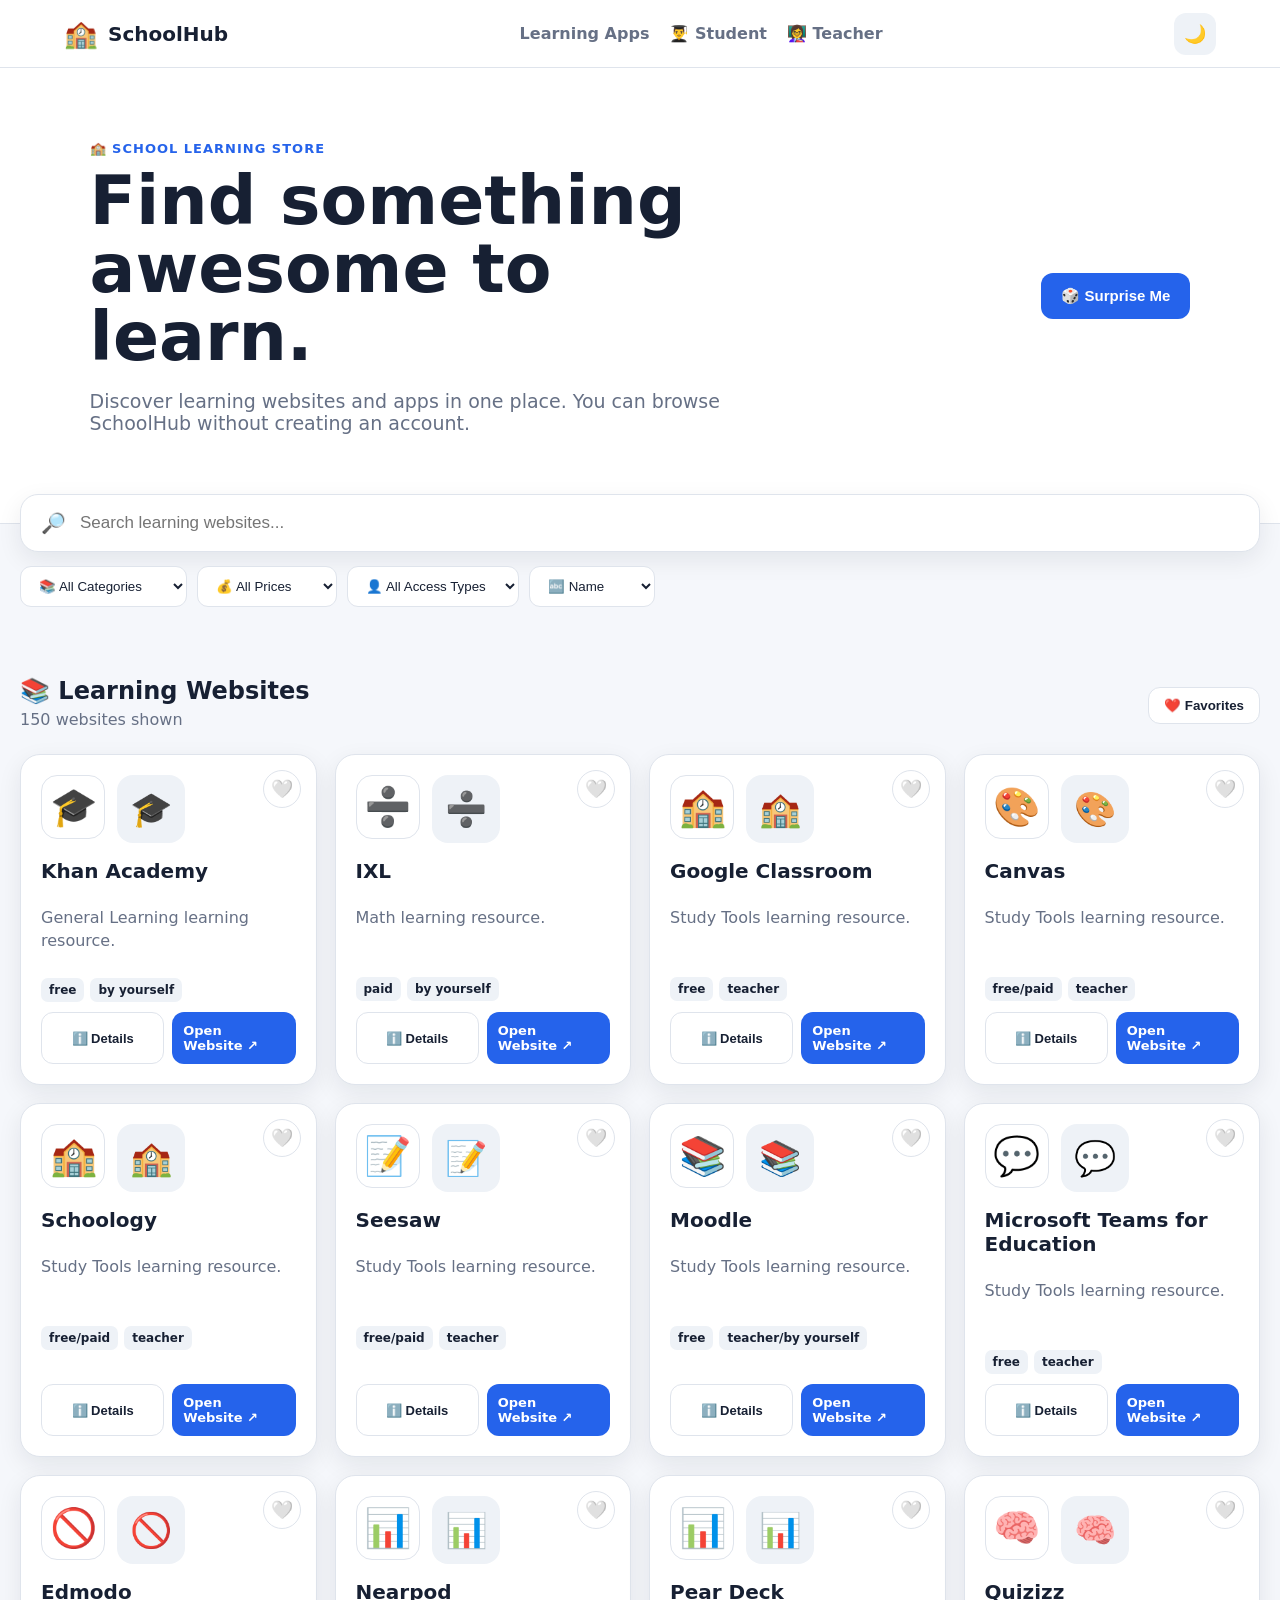
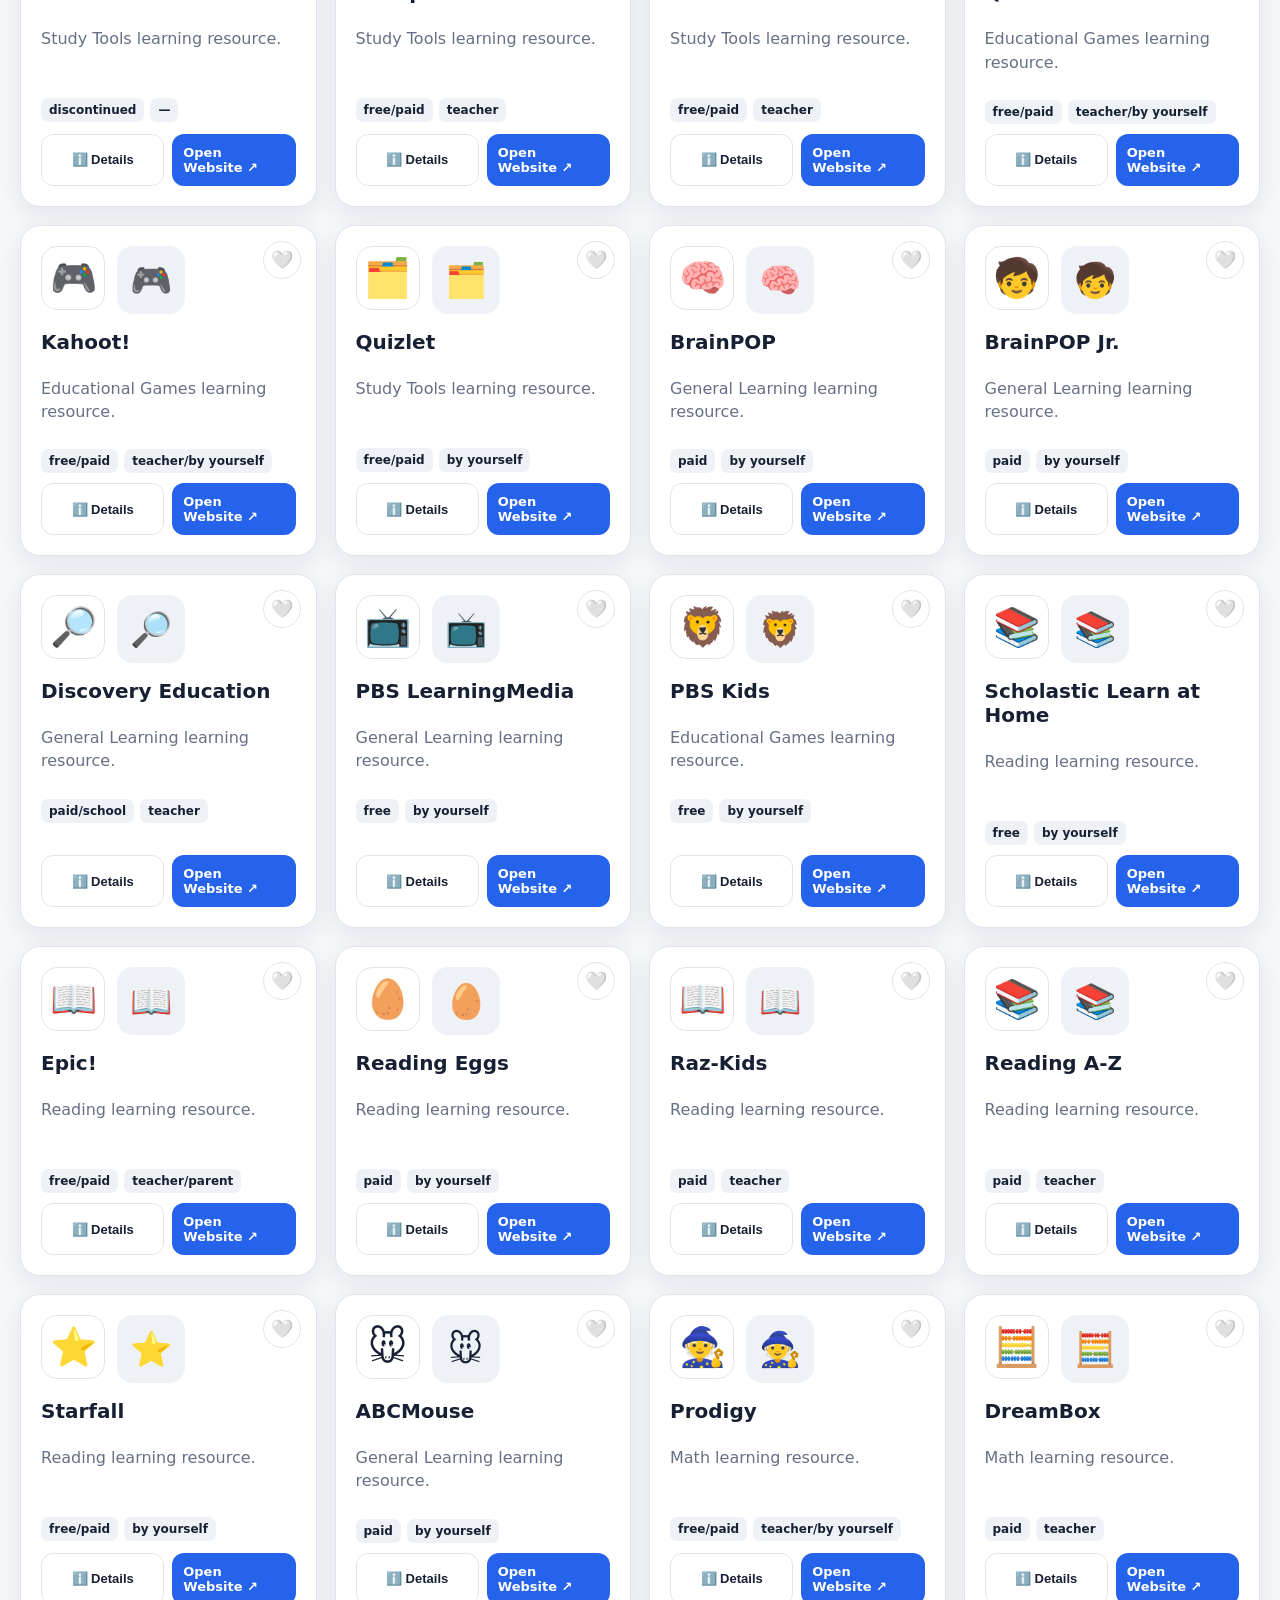
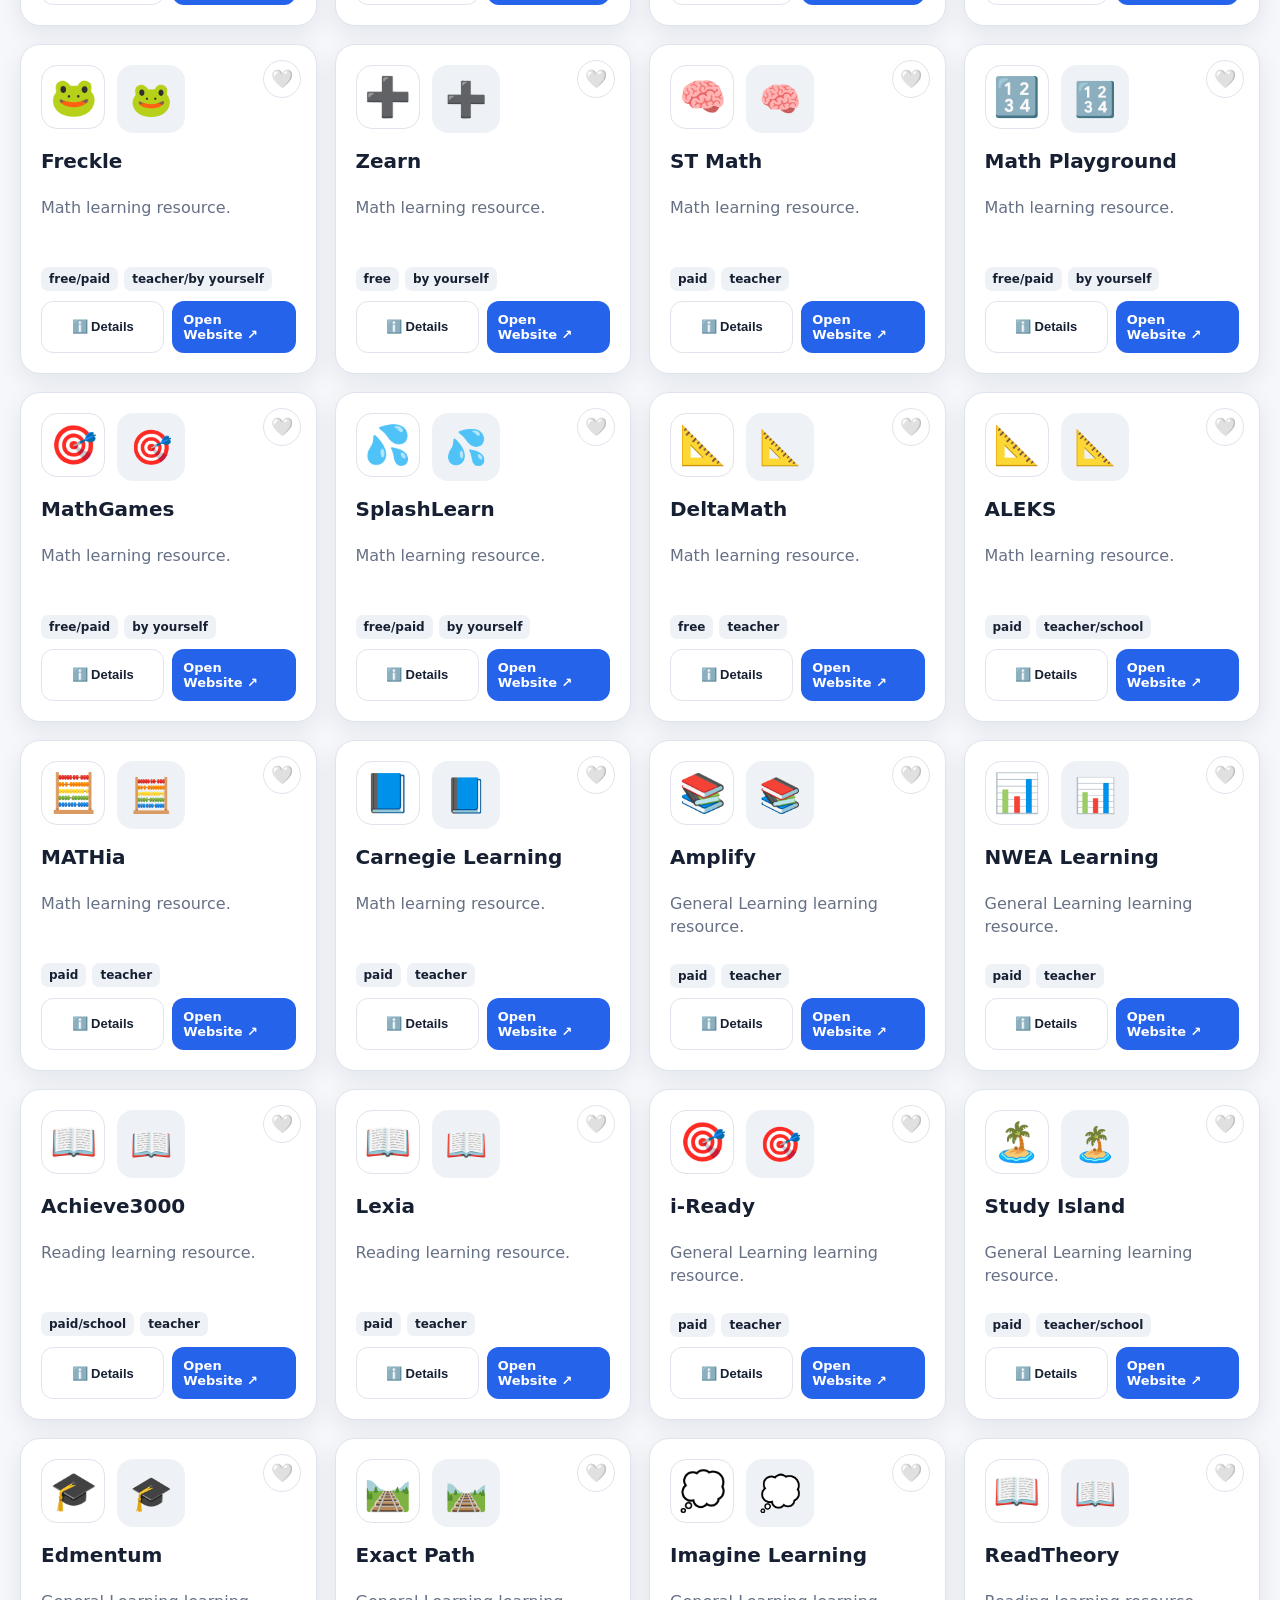
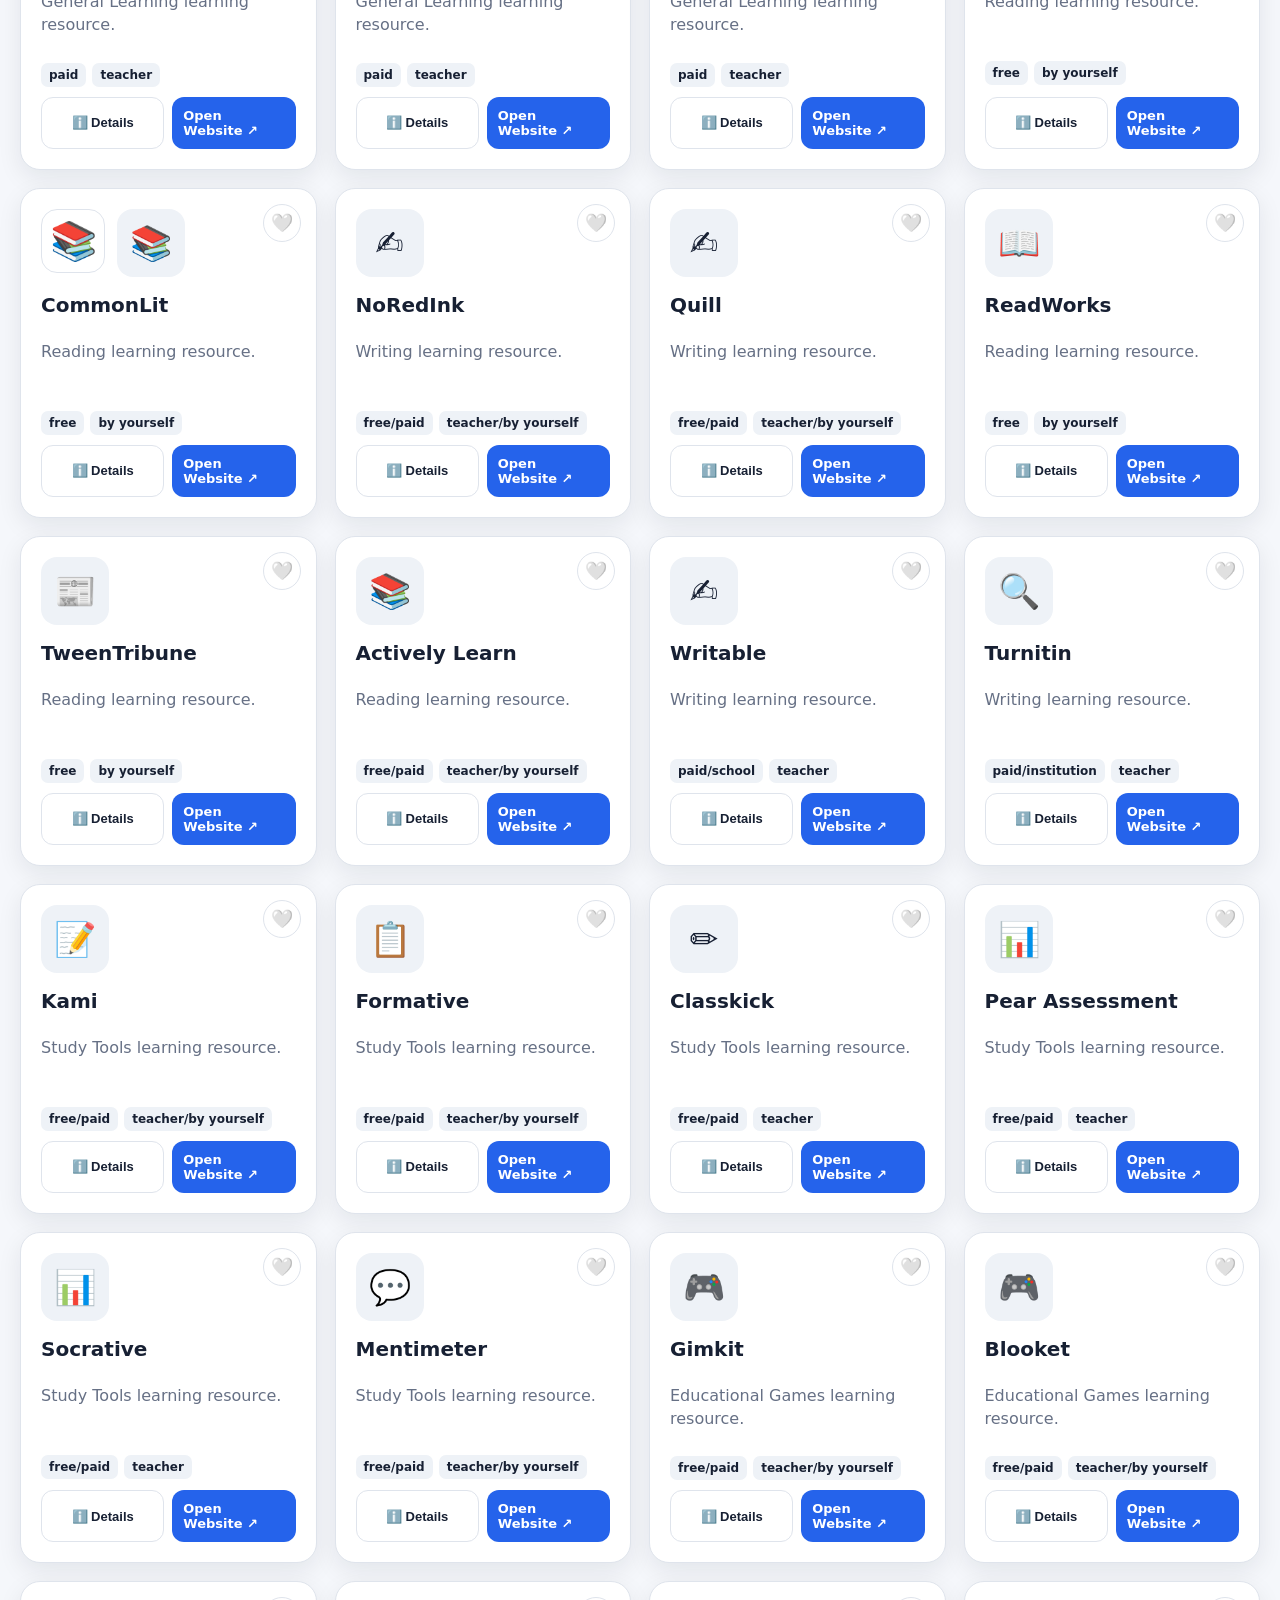
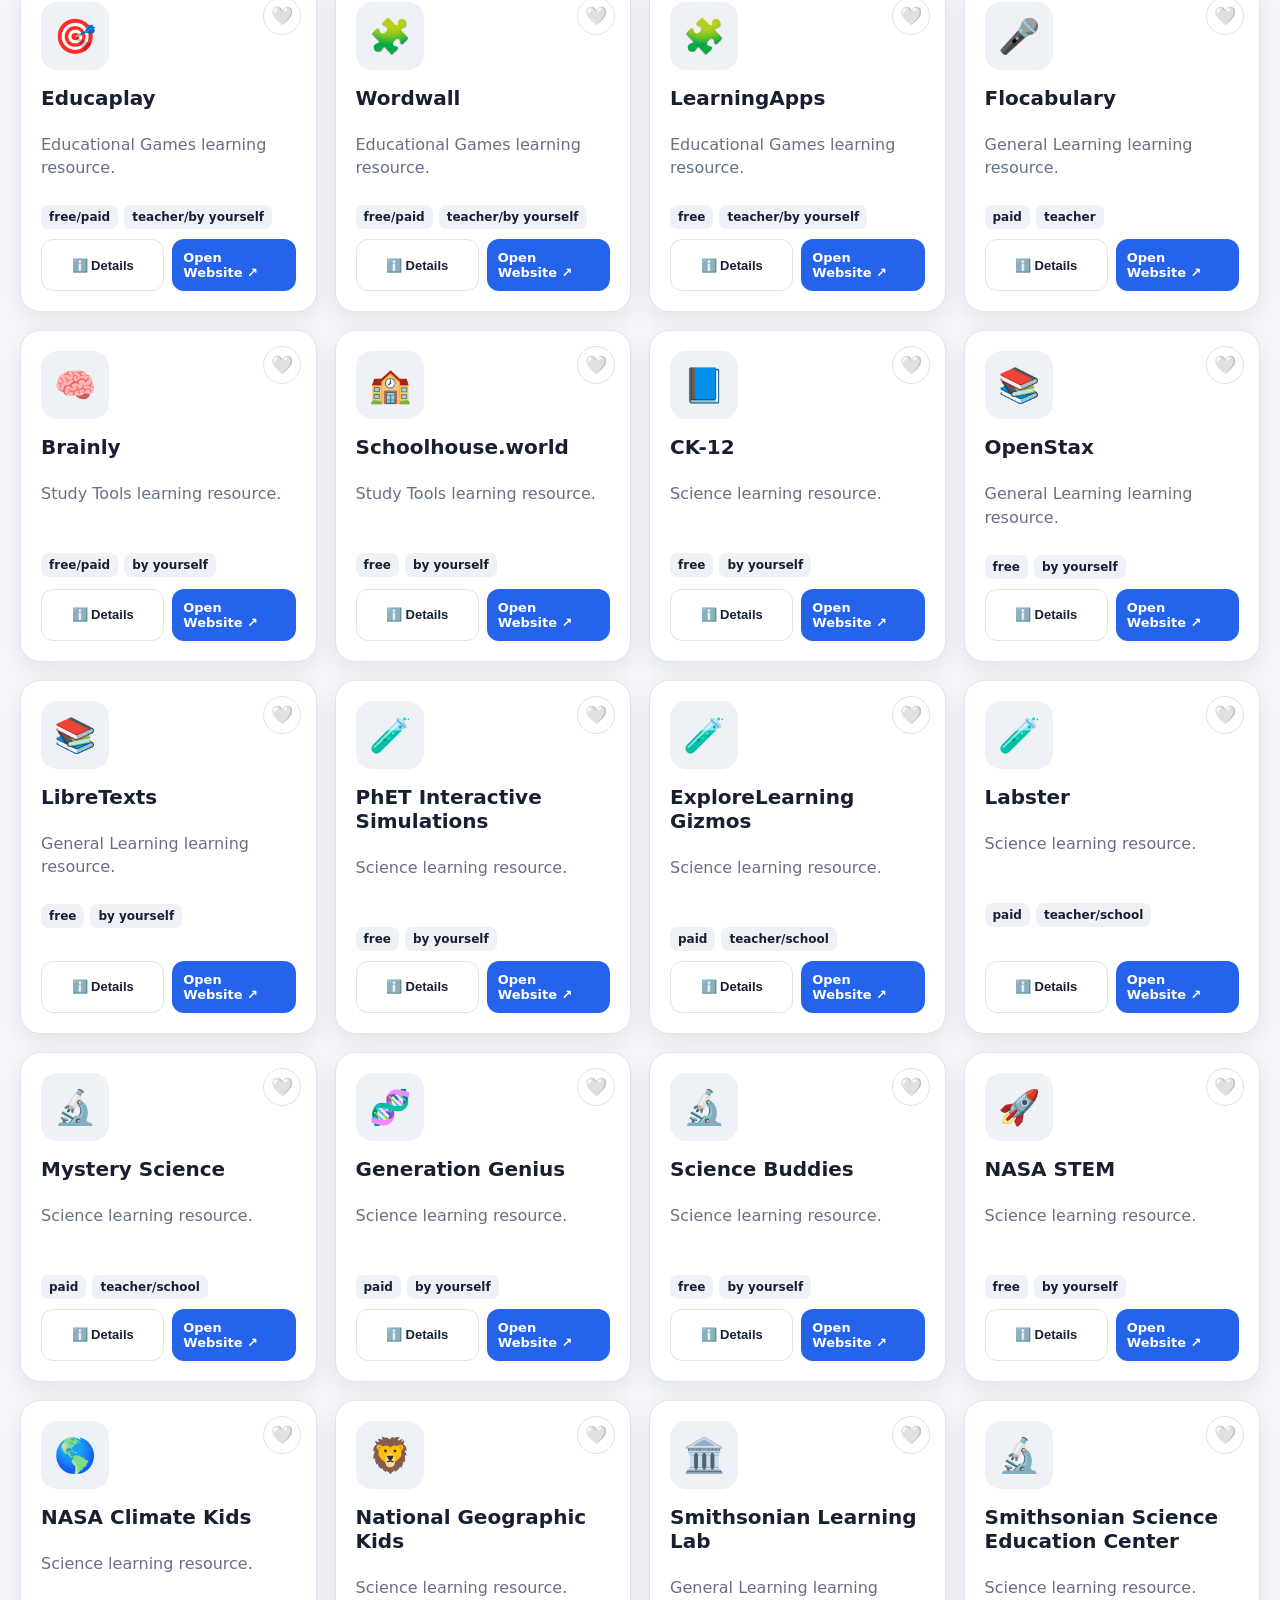
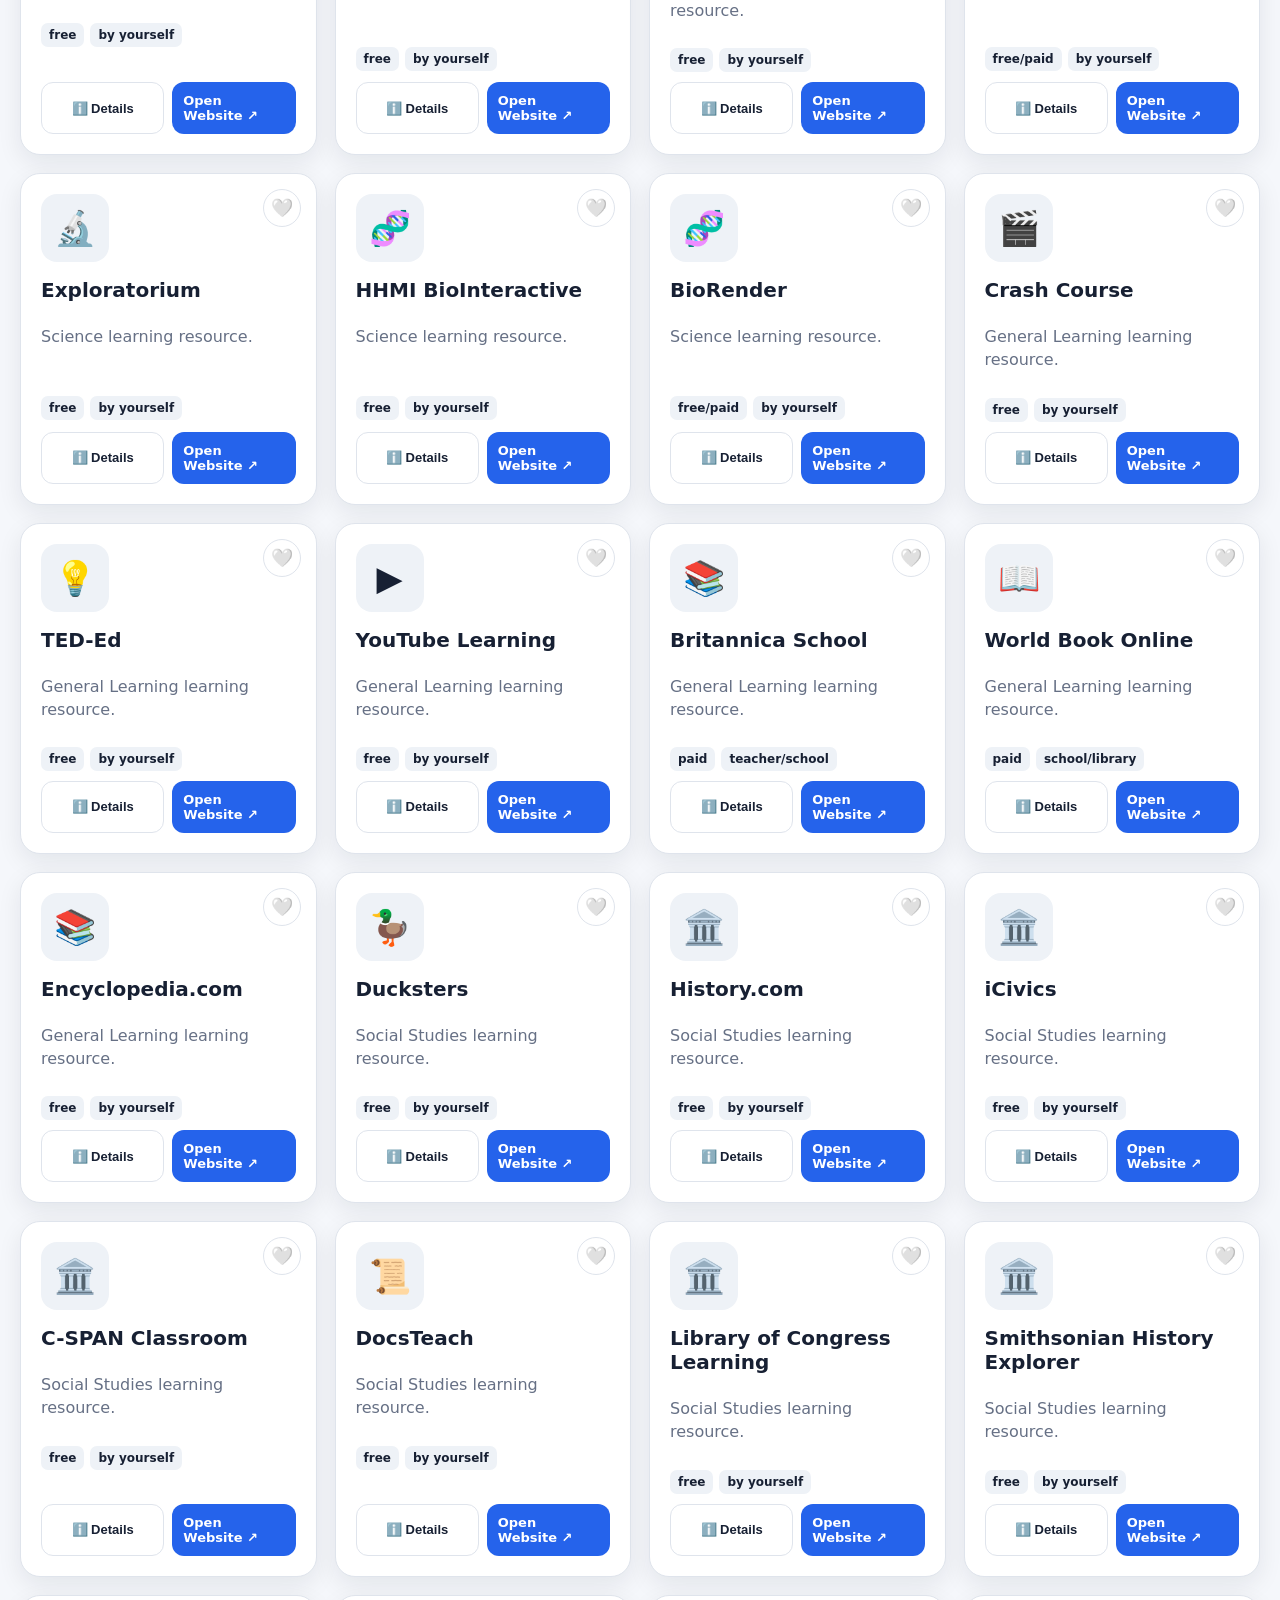
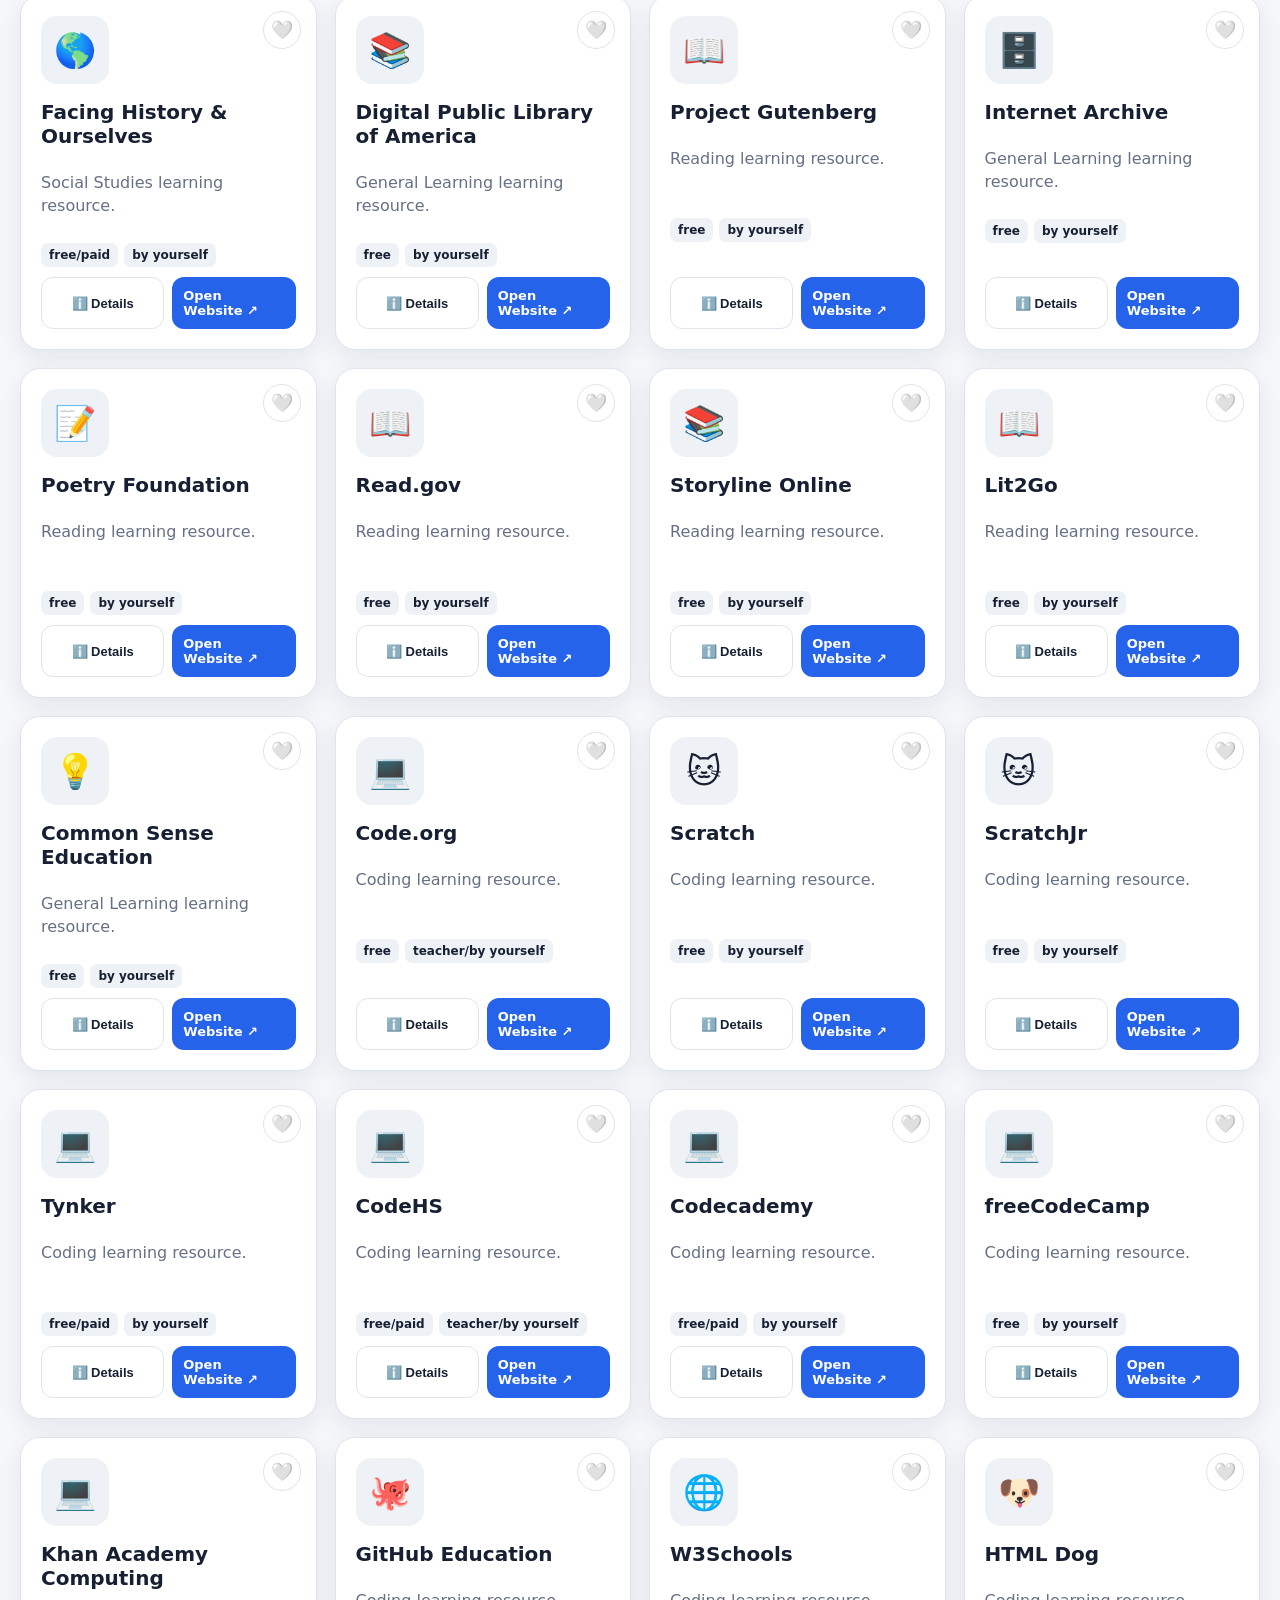
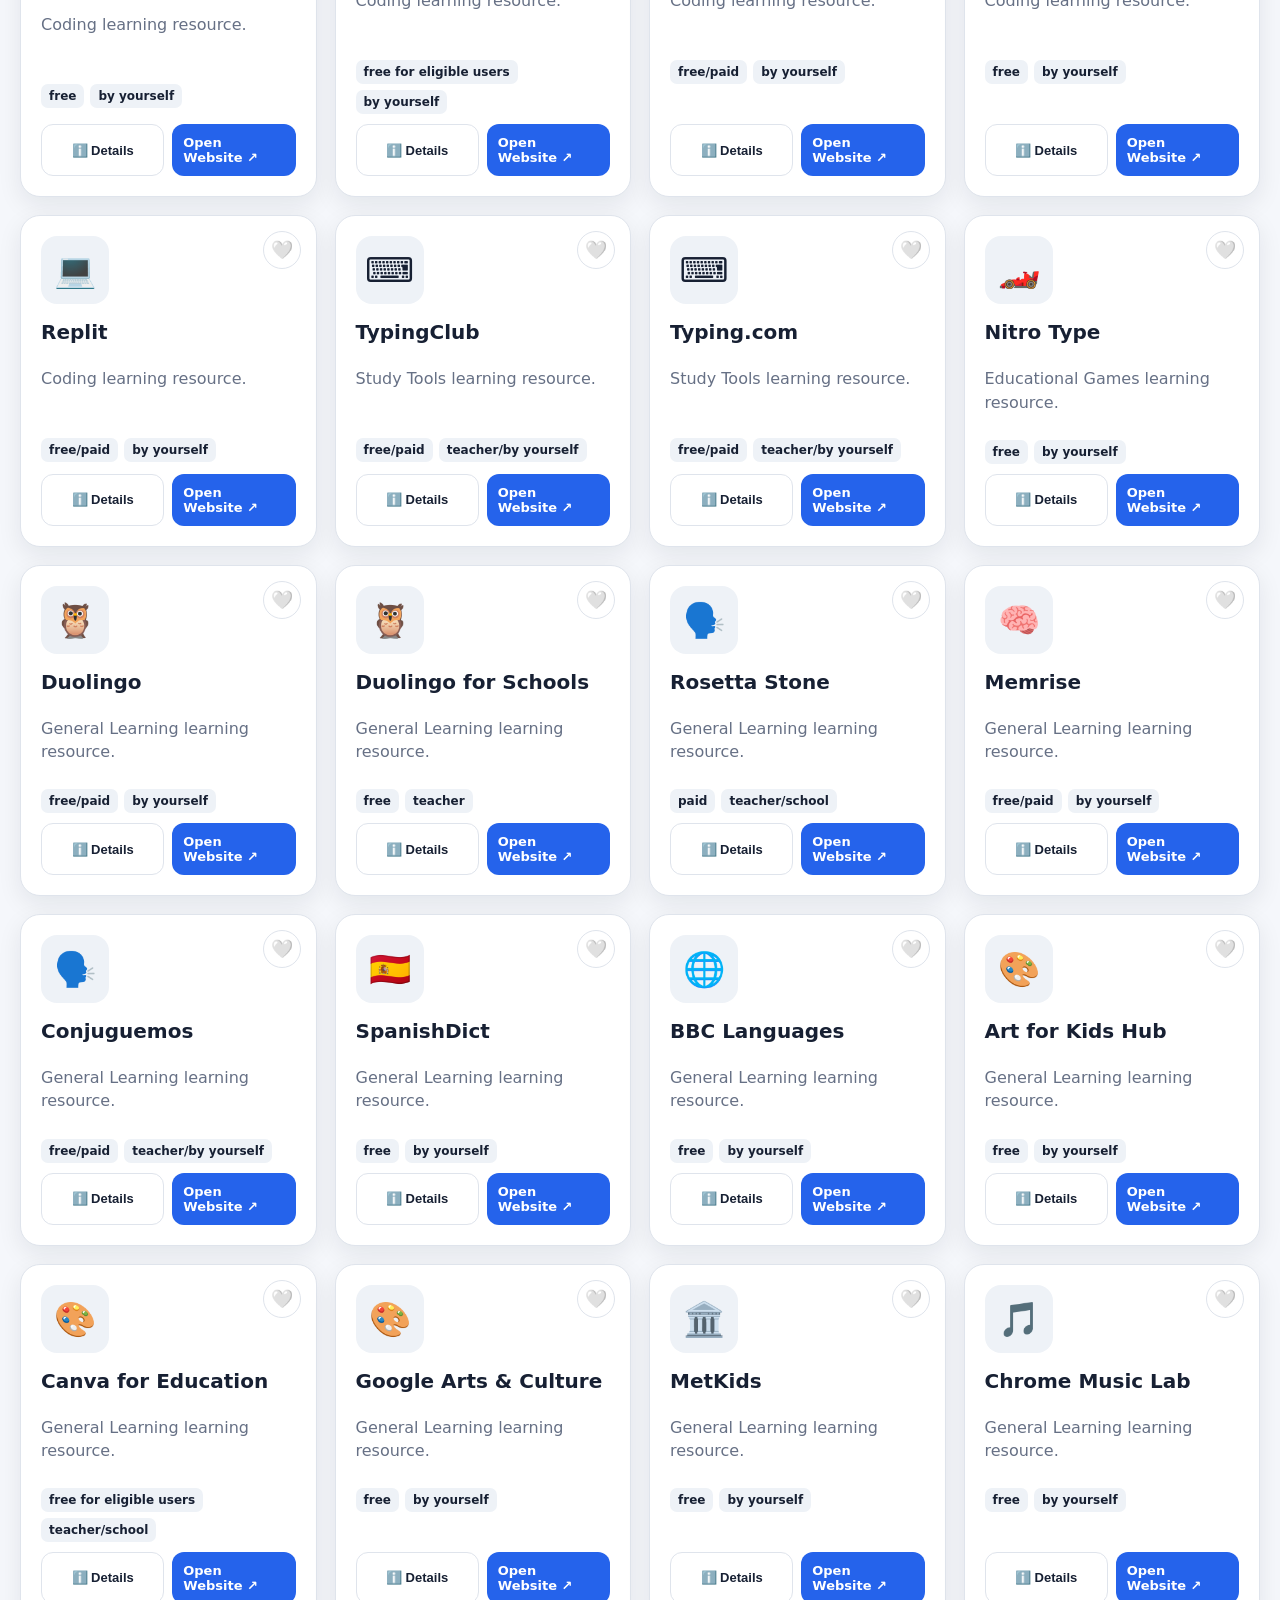
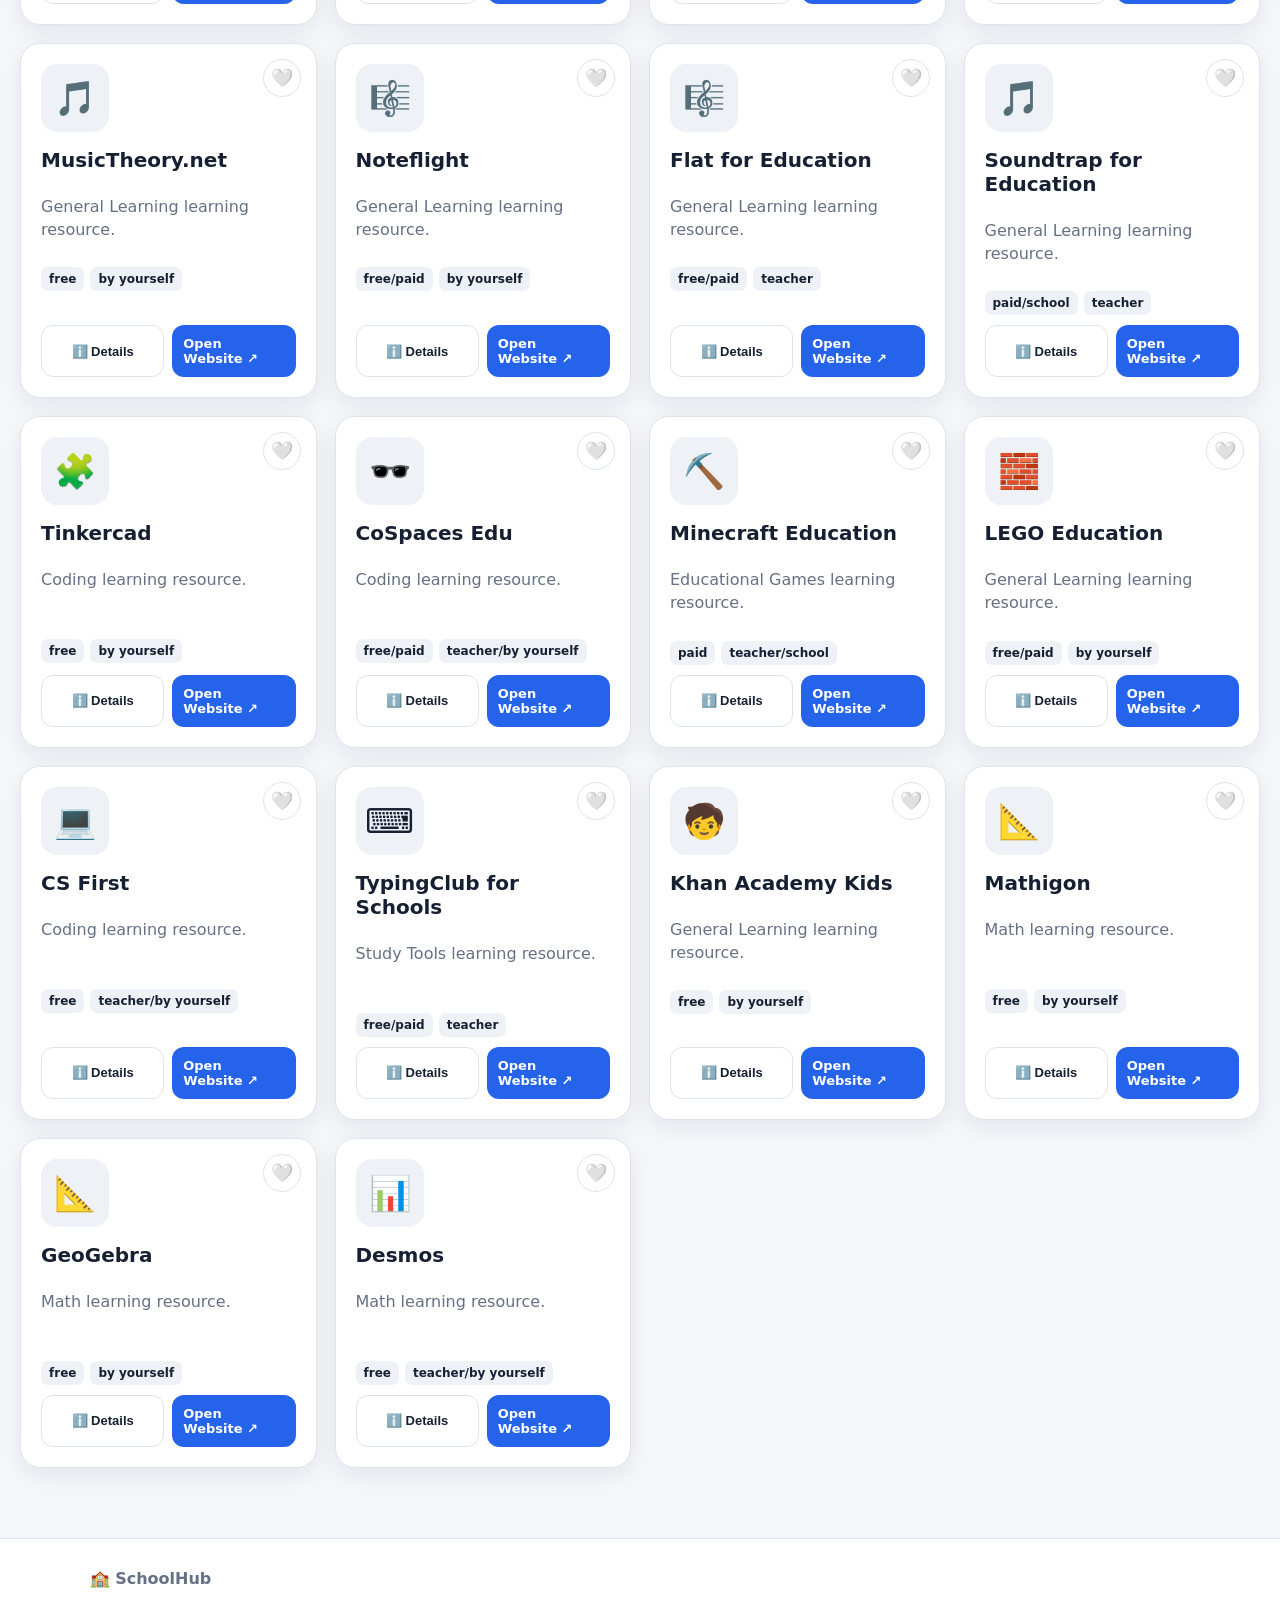
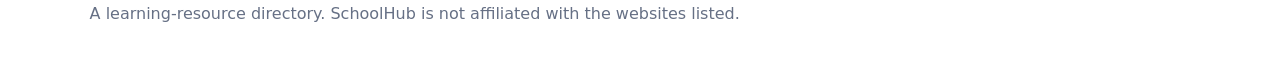
==== commit 52eda558: "Load SchoolHub logo enhancement script" ====
--- a/index.html
+++ b/index.html
@@ -51,5 +51,7 @@
 </div>
 <footer><strong>🏫 SchoolHub</strong><p>A learning-resource directory. SchoolHub is not affiliated with the websites listed.</p></footer>
 <script src="app.js"></script>
+<script src="scripts/enhance.js"></script>
+<script src="scripts/logos.js"></script>
 </body>
 </html>
